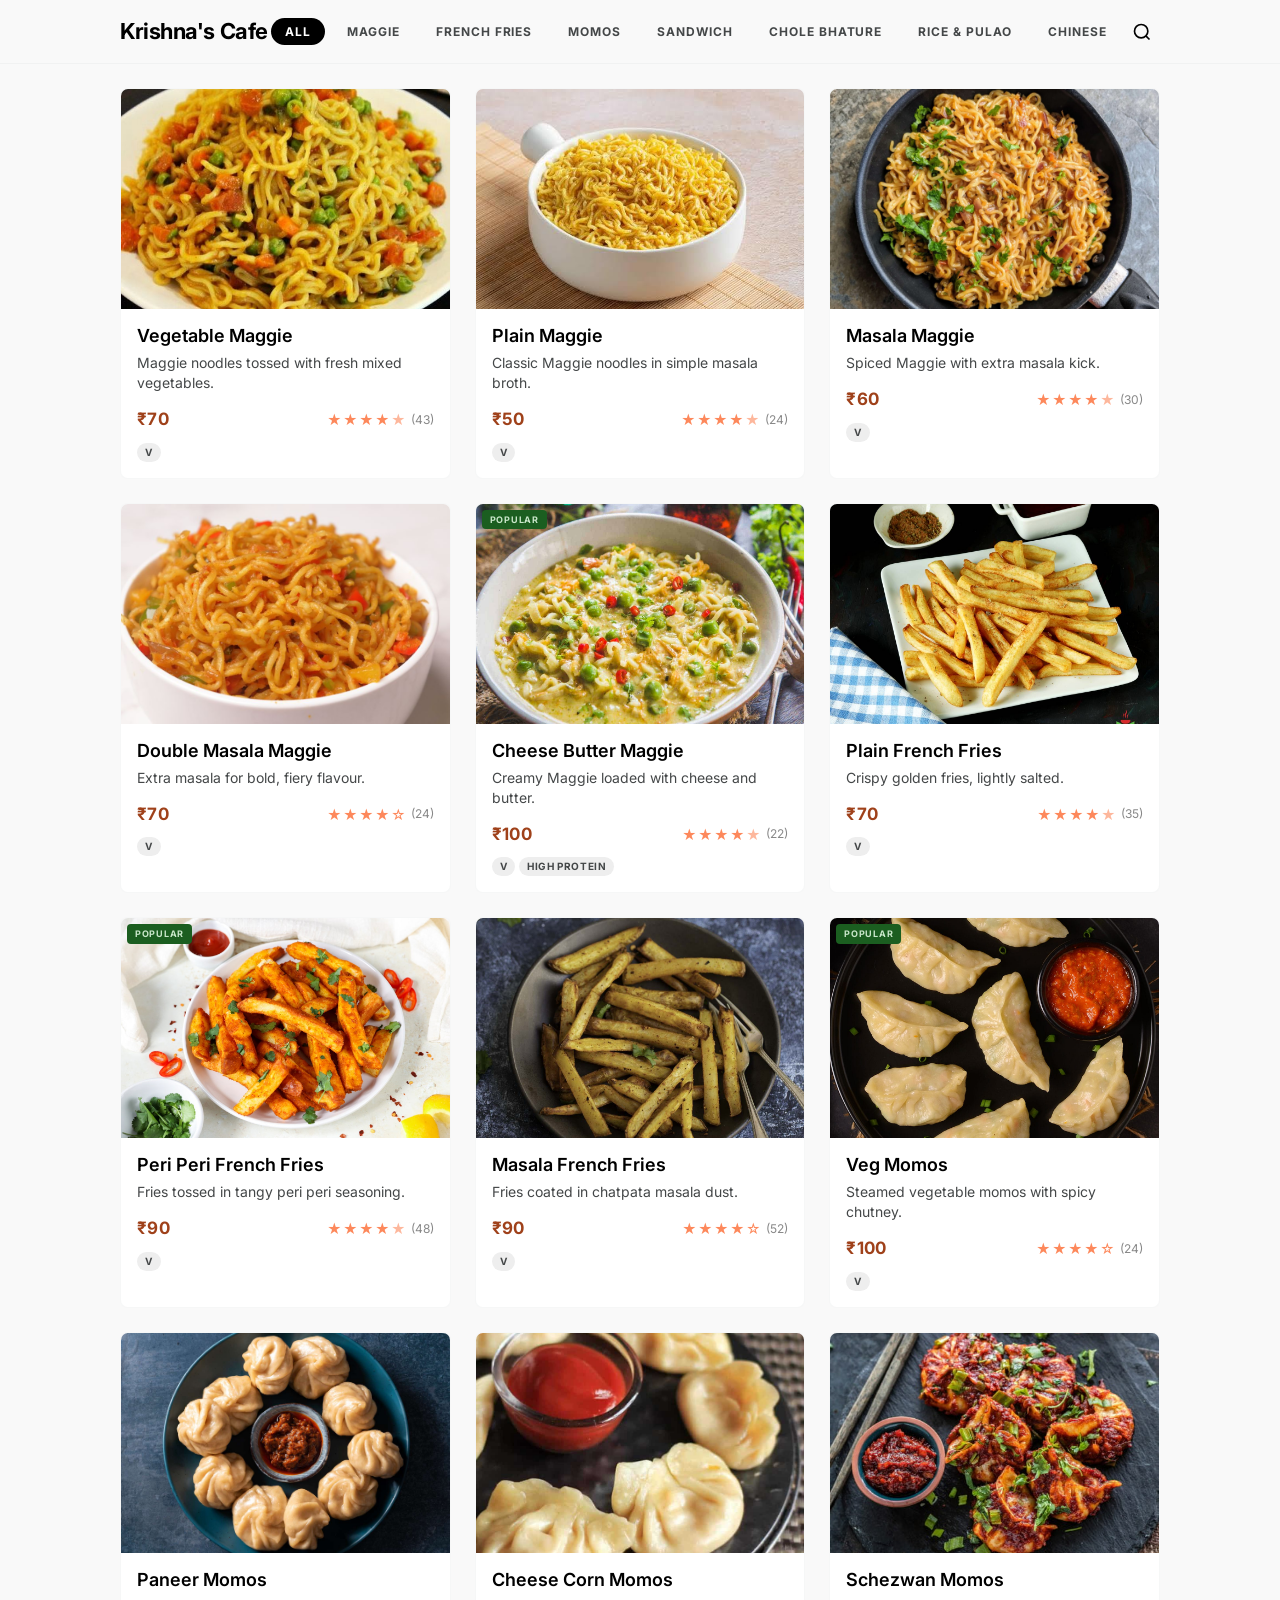
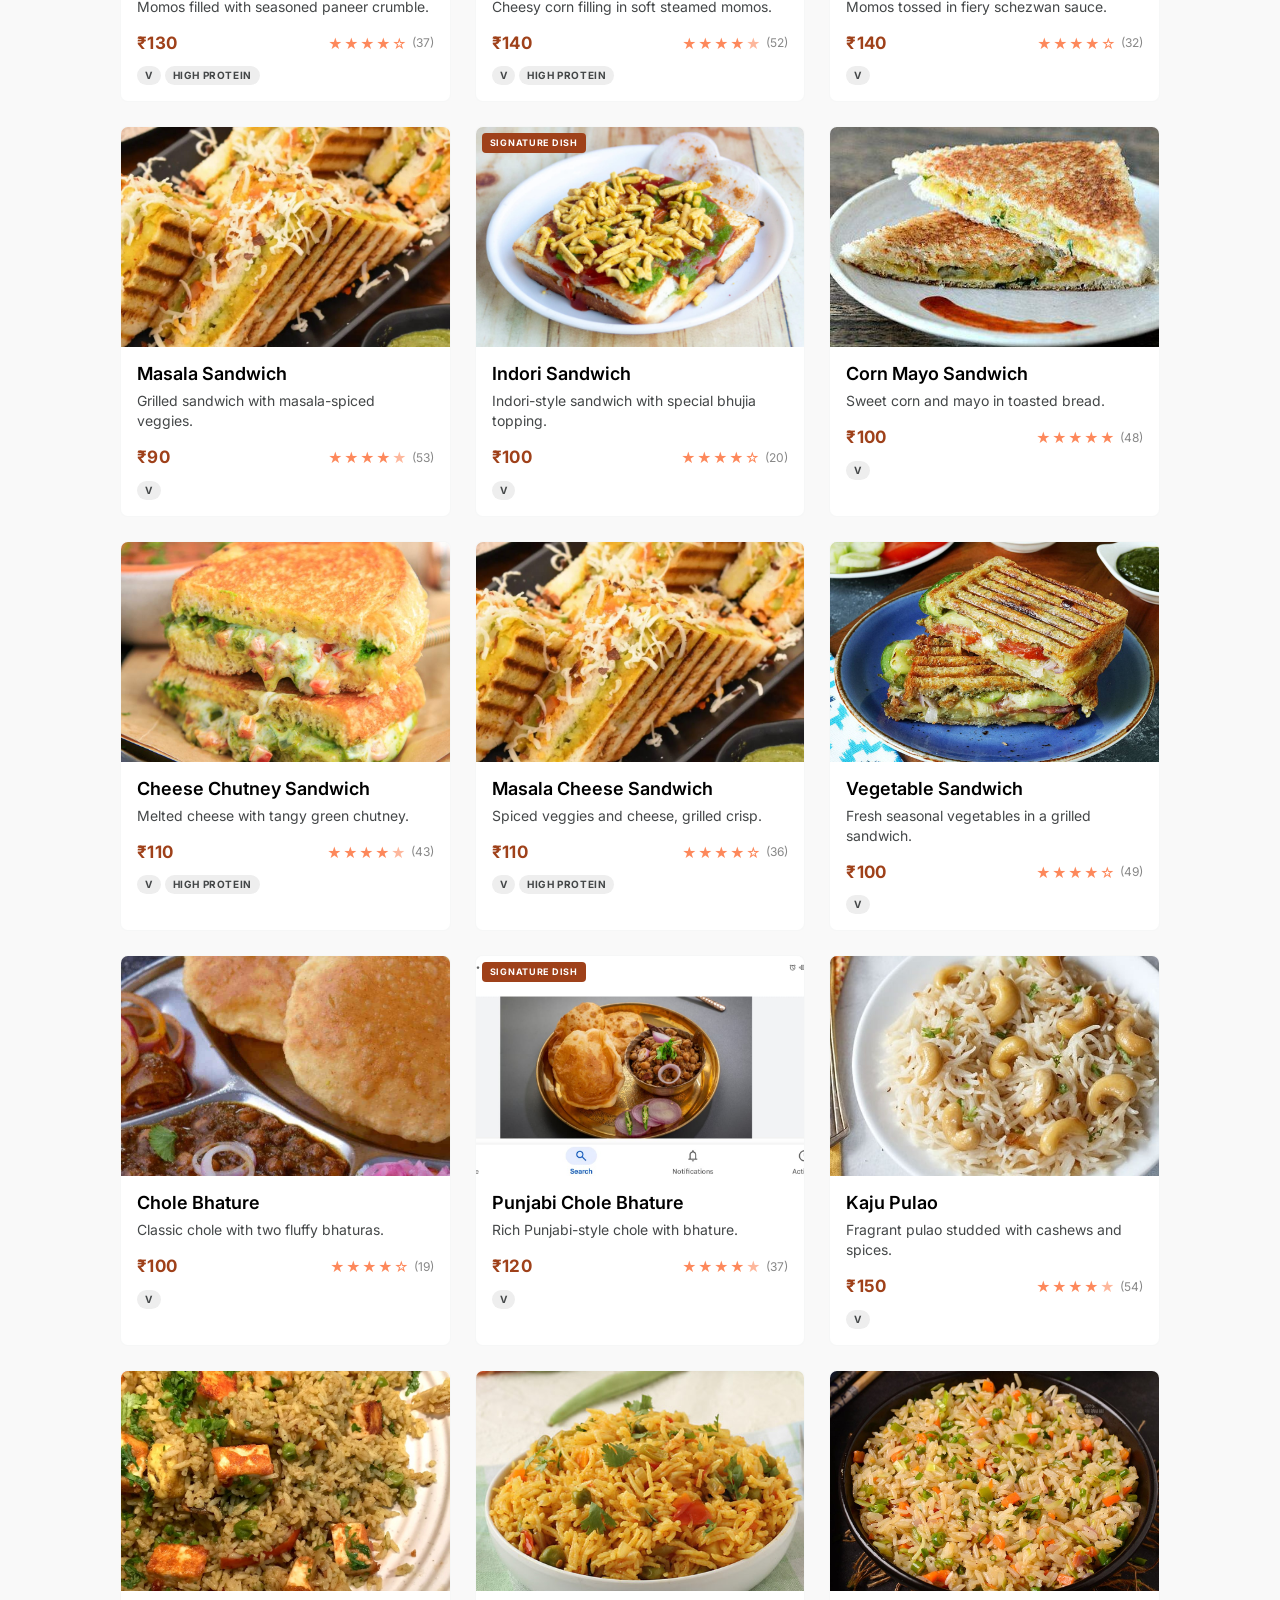
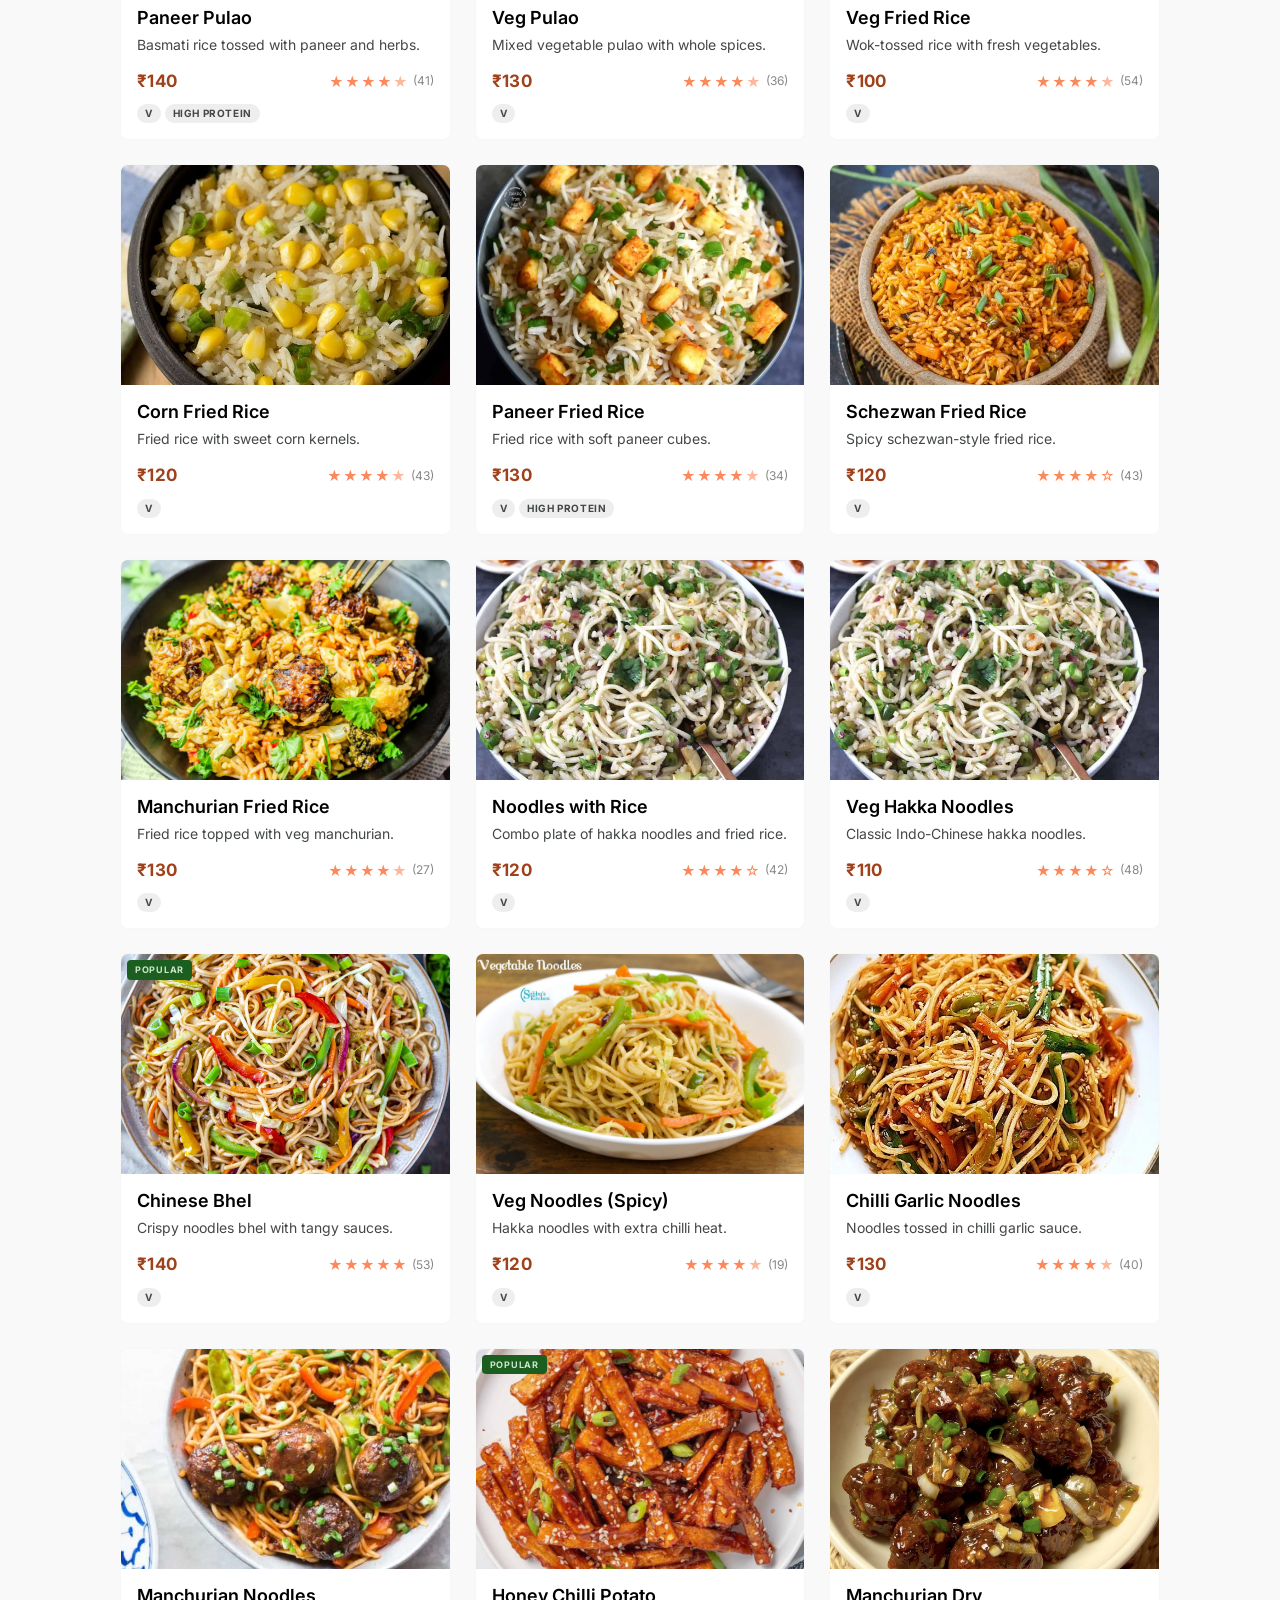
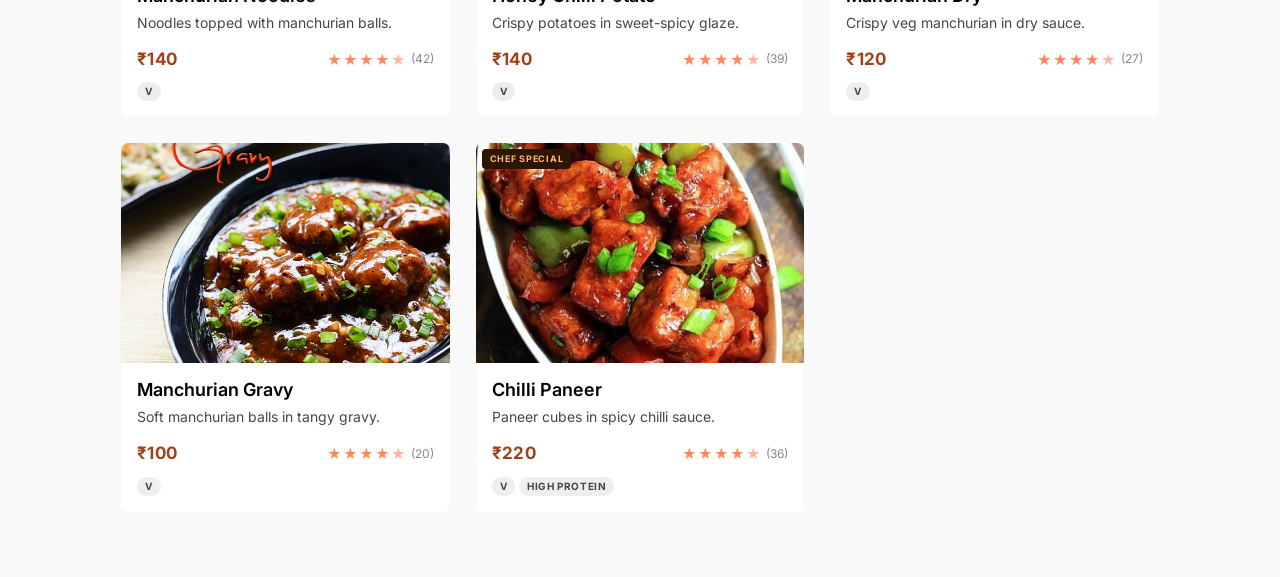
==== index.html @ 27c817ef "Menu project 1" ====
<!DOCTYPE html>
<html lang="en">
<head>
    <meta charset="UTF-8">
    <meta name="viewport" content="width=device-width, initial-scale=1.0, viewport-fit=cover">
    <title>Krishna's Cafe — Menu</title>
    <meta name="description" content="Browse Krishna's Cafe menu. Maggie, momos, sandwiches, chole bhature, rice, and Chinese favourites. View ingredients, ratings, and prices.">
    <link href="https://fonts.googleapis.com/css2?family=Inter:wght@400;600;700&display=swap" rel="stylesheet">
    <link rel="stylesheet" href="css/style.css">
    <link rel="icon" href="data:image/svg+xml,<svg xmlns='http://www.w3.org/2000/svg' viewBox='0 0 100 100'><text y='.9em' font-size='90'>🍽️</text></svg>">
</head>
<body>
    <div id="app">
        <!-- App renders here via JavaScript -->
        <div class="loading-screen">
            <div class="loading-brand">Krishna's Cafe</div>
            <div class="loading-spinner"></div>
        </div>
    </div>
    <script src="js/app.js"></script>
</body>
</html>
---- css/style.css ----
/* ============================================================
   SAMPLE MENU — Design System Stylesheet
   Aligned to app.js class names
   Font: Inter (400, 600, 700) via Google Fonts
   ============================================================ */

/* ----------------------------------------------------------
   1. DESIGN TOKENS
   ---------------------------------------------------------- */
:root {
  --color-primary: #000000;
  --color-secondary: #9f411a;
  --color-secondary-container: #fd885b;
  --color-background: #f9f9f9;
  --color-card-surface: #ffffff;
  --color-on-surface: #1a1c1c;
  --color-on-surface-variant: #444748;
  --color-outline-variant: #c4c7c7;
  --color-surface-container: #eeeeee;
  --color-surface-container-high: #e8e8e8;
  --color-error: #ba1a1a;
  --radius-card: 8px;
  --radius-chip: 4px;
  --radius-pill: 9999px;
  --space-xs: 4px;
  --space-base: 8px;
  --space-sm: 12px;
  --space-md: 24px;
  --space-lg: 48px;
  --space-xl: 64px;
  --margin-mobile: 20px;
  --margin-desktop: 120px;
}

/* ----------------------------------------------------------
   2. GLOBAL RESET
   ---------------------------------------------------------- */
*, *::before, *::after { box-sizing: border-box; margin: 0; padding: 0; }
html { scroll-behavior: smooth; }
body {
  background-color: var(--color-background);
  font-family: 'Inter', -apple-system, BlinkMacSystemFont, sans-serif;
  color: var(--color-on-surface);
  -webkit-font-smoothing: antialiased;
  -moz-osx-font-smoothing: grayscale;
  line-height: 1.5;
}
img { display: block; max-width: 100%; }
button { font-family: inherit; cursor: pointer; }
a { color: inherit; }

/* Clear fixed header */
#app {
  padding-top: 64px;
}

/* ----------------------------------------------------------
   3. LOADING SCREEN
   ---------------------------------------------------------- */
.loading-screen {
  display: flex;
  flex-direction: column;
  align-items: center;
  justify-content: center;
  min-height: 100vh;
  gap: 24px;
}
.loading-brand {
  font-size: 32px;
  font-weight: 700;
  color: var(--color-primary);
  letter-spacing: -0.01em;
}
.loading-spinner {
  width: 32px; height: 32px;
  border: 3px solid var(--color-surface-container);
  border-top-color: var(--color-secondary);
  border-radius: 50%;
  animation: spin 0.8s linear infinite;
}
@keyframes spin { to { transform: rotate(360deg); } }

/* ----------------------------------------------------------
   4. APP HEADER
   ---------------------------------------------------------- */
.app-header, .detail-header {
  position: fixed;
  top: 0; left: 0; width: 100%;
  height: 64px;
  background-color: var(--color-background);
  display: flex;
  justify-content: space-between;
  align-items: center;
  z-index: 50;
  padding: 0 var(--margin-mobile);
  border-bottom: 1px solid rgba(196,199,199,0.15);
  backdrop-filter: blur(12px);
  -webkit-backdrop-filter: blur(12px);
}
.brand, .detail-brand {
  font-size: 22px;
  font-weight: 700;
  color: var(--color-primary);
  letter-spacing: -0.02em;
}
.detail-brand {
  font-size: 14px;
  font-weight: 700;
  letter-spacing: 0.12em;
  text-transform: uppercase;
}
.icon-btn {
  background: none;
  border: none;
  color: var(--color-primary);
  display: flex;
  align-items: center;
  justify-content: center;
  padding: 8px;
  border-radius: 50%;
  transition: background-color 0.2s, opacity 0.2s;
}
.icon-btn:hover {
  background-color: rgba(0,0,0,0.04);
}
.header-left, .header-right {
  display: flex;
  align-items: center;
  gap: 4px;
}

/* ----------------------------------------------------------
   5. DESKTOP NAV IN HEADER (hidden on mobile)
   ---------------------------------------------------------- */
.header-nav {
  display: none;
  gap: 8px;
  align-items: center;
}
.nav-cat-btn {
  background: none;
  border: none;
  font-size: 12px;
  font-weight: 700;
  letter-spacing: 0.08em;
  text-transform: uppercase;
  color: var(--color-on-surface-variant);
  padding: 6px 14px;
  border-radius: var(--radius-pill);
  transition: all 0.2s;
  white-space: nowrap;
}
.nav-cat-btn:hover {
  color: var(--color-primary);
  background-color: rgba(0,0,0,0.03);
}
.nav-cat-btn.active {
  color: #fff;
  background-color: var(--color-primary);
}

/* Mobile / Desktop visibility helpers */
.mobile-only { display: flex; }
.desktop-only { display: none; }

/* ----------------------------------------------------------
   6. SEARCH OVERLAY
   ---------------------------------------------------------- */
.search-overlay {
  position: fixed;
  top: 0; left: 0; right: 0; bottom: 0;
  background: rgba(0,0,0,0.55);
  backdrop-filter: blur(4px);
  -webkit-backdrop-filter: blur(4px);
  z-index: 200;
  display: flex;
  align-items: flex-start;
  justify-content: center;
  padding-top: 80px;
  opacity: 0;
  pointer-events: none;
  transition: opacity 0.25s ease;
}
.search-overlay.open {
  opacity: 1;
  pointer-events: auto;
}
.search-bar {
  display: flex;
  align-items: center;
  gap: 12px;
  background: var(--color-card-surface);
  border-radius: var(--radius-pill);
  padding: 12px 20px;
  width: 90%;
  max-width: 520px;
  box-shadow: 0 12px 40px rgba(0,0,0,0.15);
  transform: translateY(-12px);
  transition: transform 0.25s ease;
}
.search-overlay.open .search-bar {
  transform: translateY(0);
}
.search-bar input {
  flex: 1;
  border: none;
  outline: none;
  font-size: 16px;
  font-family: inherit;
  background: transparent;
  color: var(--color-on-surface);
}
.search-bar input::placeholder {
  color: var(--color-on-surface-variant);
}
.search-bar .icon-btn {
  font-size: 22px;
  padding: 4px;
}

/* ----------------------------------------------------------
   7. CATEGORY TABS (mobile horizontal scroll)
   ---------------------------------------------------------- */
.category-tabs {
  position: sticky;
  top: 64px;
  z-index: 40;
  background-color: var(--color-background);
  padding: 0 var(--margin-mobile);
  border-bottom: 1px solid var(--color-surface-container);
  display: flex;
}
.tabs-scroll {
  display: flex;
  gap: 6px;
  overflow-x: auto;
  -ms-overflow-style: none;
  scrollbar-width: none;
  padding: 10px 0;
  width: 100%;
}
.tabs-scroll::-webkit-scrollbar { display: none; }
.tab-btn {
  background: var(--color-surface-container);
  border: none;
  font-size: 12px;
  font-weight: 700;
  letter-spacing: 0.06em;
  text-transform: uppercase;
  color: var(--color-on-surface-variant);
  padding: 8px 16px;
  border-radius: var(--radius-pill);
  white-space: nowrap;
  transition: all 0.2s;
}
.tab-btn:hover {
  background: var(--color-surface-container-high);
  color: var(--color-primary);
}
.tab-btn.active {
  background: var(--color-primary);
  color: #fff;
}

/* ----------------------------------------------------------
   8. MENU LIST (mobile)
   ---------------------------------------------------------- */
.menu-list {
  padding: 12px var(--margin-mobile) 100px;
  display: flex;
  flex-direction: column;
}
.menu-item {
  display: flex;
  gap: 16px;
  padding: 20px 0;
  border-bottom: 1px solid var(--color-surface-container);
  cursor: pointer;
  transition: background-color 0.15s;
  align-items: flex-start;
}
.menu-item:hover {
  background-color: rgba(0,0,0,0.015);
}
.menu-item:last-child {
  border-bottom: none;
}
.menu-item-img {
  position: relative;
  flex-shrink: 0;
  width: 100px;
  height: 100px;
  border-radius: var(--radius-card);
  overflow: hidden;
}
.menu-item-img img {
  width: 100%;
  height: 100%;
  object-fit: cover;
}
.menu-item-info {
  flex: 1;
  display: flex;
  flex-direction: column;
  gap: 4px;
  min-width: 0;
}
.dish-name {
  font-size: 17px;
  font-weight: 600;
  line-height: 22px;
  color: var(--color-primary);
}
.dish-desc {
  font-size: 13px;
  font-weight: 400;
  line-height: 18px;
  color: var(--color-on-surface-variant);
  display: -webkit-box;
  -webkit-line-clamp: 2;
  -webkit-box-orient: vertical;
  overflow: hidden;
}
.dish-meta {
  display: flex;
  align-items: center;
  justify-content: space-between;
  gap: 8px;
  margin-top: 4px;
}
.dish-price {
  font-size: 17px;
  font-weight: 700;
  letter-spacing: 0.02em;
  color: var(--color-secondary);
}
.dish-rating {
  display: flex;
  align-items: center;
  gap: 4px;
  font-size: 13px;
}
.stars, .stars-large {
  color: var(--color-secondary-container);
  font-size: 14px;
  letter-spacing: 1px;
  display: inline-flex;
}
.stars .star.half {
  opacity: 0.6;
}
.stars-large {
  font-size: 18px;
}
.rating-count {
  font-size: 12px;
  color: #888;
}
.dish-tags {
  display: flex;
  gap: 4px;
  flex-wrap: wrap;
  margin-top: 4px;
}
.tag {
  background: var(--color-surface-container);
  padding: 2px 8px;
  border-radius: var(--radius-pill);
  font-size: 10px;
  font-weight: 700;
  letter-spacing: 0.06em;
  text-transform: uppercase;
  color: var(--color-on-surface-variant);
}

/* Dish label badges */
.dish-label {
  position: absolute;
  top: 6px;
  left: 6px;
  padding: 3px 8px;
  border-radius: var(--radius-chip);
  font-size: 9px;
  font-weight: 700;
  letter-spacing: 0.08em;
  text-transform: uppercase;
  z-index: 2;
}
.label-signature { background: var(--color-secondary); color: #fff; }
.label-chef { background: #2c1600; color: #ffb86c; }
.label-new { background: #0d47a1; color: #bbdefb; }
.label-popular { background: #1b5e20; color: #c8e6c9; }
.label-healthy { background: #33691e; color: #dcedc8; }
.label-default { background: var(--color-surface-container-high); color: var(--color-on-surface); }

/* ----------------------------------------------------------
   9. MENU GRID (desktop cards)
   ---------------------------------------------------------- */
.menu-grid {
  display: grid;
  grid-template-columns: repeat(2, 1fr);
  gap: 20px;
  padding: 12px var(--margin-mobile) 100px;
}
.menu-card {
  background: var(--color-card-surface);
  border: 1px solid rgba(196,199,199,0.15);
  border-radius: var(--radius-card);
  overflow: hidden;
  cursor: pointer;
  transition: transform 0.3s ease, box-shadow 0.3s ease;
}
.menu-card:hover {
  transform: translateY(-4px);
  box-shadow: 0 12px 32px rgba(0,0,0,0.08);
}
.card-img {
  position: relative;
  width: 100%;
  height: 200px;
  overflow: hidden;
}
.card-img img {
  width: 100%;
  height: 100%;
  object-fit: cover;
  transition: transform 0.4s ease;
}
.menu-card:hover .card-img img {
  transform: scale(1.04);
}
.card-body {
  padding: 16px;
  display: flex;
  flex-direction: column;
  gap: 6px;
}
.card-body .dish-name {
  font-size: 18px;
}
.card-body .dish-desc {
  font-size: 14px;
  line-height: 20px;
  margin-bottom: 4px;
}

/* ----------------------------------------------------------
   10. BOTTOM NAV (mobile)
   ---------------------------------------------------------- */
.bottom-nav {
  position: fixed;
  bottom: 0; left: 0; width: 100%;
  z-index: 50;
  display: flex;
  justify-content: space-around;
  align-items: center;
  height: 68px;
  background: var(--color-card-surface);
  border-top-left-radius: 16px;
  border-top-right-radius: 16px;
  box-shadow: 0 -4px 20px rgba(0,0,0,0.06);
}
.bottom-nav-item {
  display: flex;
  flex-direction: column;
  align-items: center;
  gap: 3px;
  background: none;
  border: none;
  color: var(--color-on-surface-variant);
  font-size: 10px;
  font-weight: 700;
  letter-spacing: 0.08em;
  text-transform: uppercase;
  padding: 8px 18px;
  border-radius: var(--radius-pill);
  transition: all 0.2s;
}
.bottom-nav-item.active {
  background-color: var(--color-secondary-container);
  color: #712300;
}
.bottom-nav-item svg {
  width: 20px;
  height: 20px;
}

/* ----------------------------------------------------------
   11. DETAIL VIEW
   ---------------------------------------------------------- */
.detail-header {
  padding: 0 var(--margin-mobile);
}
.detail-layout {
  padding-top: 0;
}
.detail-hero {
  width: 100%;
  overflow: hidden;
}
.detail-hero img {
  width: 100%;
  aspect-ratio: 4/3;
  object-fit: cover;
  display: block;
}
.detail-info {
  padding: 32px var(--margin-mobile) 100px;
}
.detail-label {
  display: inline-block;
  font-size: 11px;
  font-weight: 700;
  letter-spacing: 0.1em;
  text-transform: uppercase;
  color: var(--color-secondary);
  margin-bottom: 6px;
}
/* Labels in detail view use same badge colors */
.detail-label.label-signature { color: var(--color-secondary); }
.detail-label.label-chef { color: #ffb86c; }
.detail-label.label-new { color: #1565c0; }
.detail-label.label-popular { color: #2e7d32; }
.detail-label.label-healthy { color: #558b2f; }

.detail-name {
  font-size: 28px;
  font-weight: 700;
  line-height: 34px;
  color: var(--color-primary);
  letter-spacing: -0.01em;
}
.detail-price {
  font-size: 20px;
  font-weight: 700;
  color: var(--color-secondary);
  margin-top: 4px;
}
.detail-divider {
  border: none;
  border-top: 1px solid rgba(196,199,199,0.15);
  margin: 24px 0;
}
.detail-description {
  font-size: 16px;
  line-height: 1.65;
  color: var(--color-on-surface-variant);
  max-width: 640px;
}
.detail-tags {
  display: flex;
  gap: 6px;
  flex-wrap: wrap;
  margin-top: 16px;
}
.detail-tags .tag {
  padding: 4px 12px;
  font-size: 11px;
}

/* ----------------------------------------------------------
   12. COMPONENTS / INGREDIENTS
   ---------------------------------------------------------- */
.components-section {
  margin-top: 48px;
}
.section-title {
  font-size: 12px;
  font-weight: 700;
  letter-spacing: 0.1em;
  text-transform: uppercase;
  color: var(--color-primary);
  border-left: 3px solid var(--color-secondary);
  padding-left: 10px;
  margin-bottom: 20px;
}
.components-grid {
  display: grid;
  grid-template-columns: 1fr;
  gap: 14px;
}
.component-card {
  padding: 18px;
  border: 1px solid rgba(196,199,199,0.2);
  border-radius: var(--radius-card);
  background: var(--color-card-surface);
  transition: border-color 0.3s, box-shadow 0.3s;
}
.component-card:hover {
  border-color: var(--color-secondary);
  box-shadow: 0 4px 16px rgba(159,65,26,0.06);
}
.comp-icon {
  font-size: 20px;
  margin-bottom: 6px;
}
.comp-type {
  font-size: 11px;
  font-weight: 700;
  letter-spacing: 0.1em;
  text-transform: uppercase;
  color: var(--color-secondary);
  margin-bottom: 4px;
  display: block;
}
.comp-name {
  font-size: 17px;
  font-weight: 600;
  color: var(--color-primary);
  margin-bottom: 4px;
}
.comp-desc {
  font-size: 14px;
  line-height: 20px;
  color: var(--color-on-surface-variant);
}

/* ----------------------------------------------------------
   13. RATING WIDGET
   ---------------------------------------------------------- */
.rating-section {
  margin-top: 40px;
  padding: 24px;
  background: var(--color-card-surface);
  border: 1px solid rgba(196,199,199,0.2);
  border-radius: var(--radius-card);
}
.rating-section .section-title {
  margin-bottom: 16px;
}
.current-avg {
  display: flex;
  align-items: center;
  gap: 8px;
  margin-bottom: 20px;
  flex-wrap: wrap;
}
.avg-text {
  font-size: 16px;
  font-weight: 600;
  color: var(--color-primary);
}
.interactive-stars {
  display: flex;
  gap: 6px;
}
.rate-star {
  font-size: 36px;
  color: #ddd;
  cursor: pointer;
  transition: color 0.15s, transform 0.15s;
  user-select: none;
  line-height: 1;
}
.rate-star:hover,
.rate-star.hovered {
  color: var(--color-secondary-container);
  transform: scale(1.15);
}
.rate-star.selected {
  color: var(--color-secondary-container);
}
.submit-rating-btn {
  margin-top: 18px;
  padding: 12px 32px;
  background: var(--color-secondary);
  color: #fff;
  border: none;
  border-radius: var(--radius-card);
  font-size: 12px;
  font-weight: 700;
  text-transform: uppercase;
  letter-spacing: 0.1em;
  transition: background-color 0.2s, transform 0.1s;
}
.submit-rating-btn:hover:not(:disabled) {
  background: #7f2b03;
}
.submit-rating-btn:active:not(:disabled) {
  transform: scale(0.97);
}
.submit-rating-btn:disabled {
  opacity: 0.5;
  cursor: not-allowed;
}
.rating-msg {
  font-size: 14px;
  color: var(--color-on-surface-variant);
  margin-top: 10px;
  min-height: 20px;
}
.rating-msg.success {
  color: #2e7d32;
  font-weight: 600;
}

/* ----------------------------------------------------------
   14. BACK LINK
   ---------------------------------------------------------- */
.back-link-wrap {
  margin-top: 48px;
  padding-bottom: 24px;
}
.back-link {
  display: inline-flex;
  align-items: center;
  gap: 6px;
  font-size: 12px;
  font-weight: 700;
  letter-spacing: 0.1em;
  text-transform: uppercase;
  color: var(--color-on-surface-variant);
  text-decoration: none;
  transition: color 0.2s;
}
.back-link:hover {
  color: var(--color-primary);
}

/* ----------------------------------------------------------
   15. EMPTY STATE
   ---------------------------------------------------------- */
.empty-state {
  display: flex;
  align-items: center;
  justify-content: center;
  min-height: 200px;
  color: var(--color-on-surface-variant);
  font-size: 16px;
}

/* ----------------------------------------------------------
   16. ANIMATIONS
   ---------------------------------------------------------- */
@keyframes fadeInUp {
  from { opacity: 0; transform: translateY(20px); }
  to { opacity: 1; transform: translateY(0); }
}
.fade-in-up {
  animation: fadeInUp 0.5s ease both;
}

/* ----------------------------------------------------------
   17. RESPONSIVE — TABLET (>=768px)
   ---------------------------------------------------------- */
@media (min-width: 768px) {
  .components-grid {
    grid-template-columns: repeat(2, 1fr);
  }
  .menu-grid {
    grid-template-columns: repeat(2, 1fr);
    padding-left: 40px;
    padding-right: 40px;
  }
  .menu-list {
    padding-left: 40px;
    padding-right: 40px;
  }
  .menu-item-img {
    width: 110px;
    height: 110px;
  }
  .detail-info {
    padding-left: 40px;
    padding-right: 40px;
  }
}

/* ----------------------------------------------------------
   18. RESPONSIVE — DESKTOP (>=1024px)
   ---------------------------------------------------------- */
@media (min-width: 1024px) {
  /* Show desktop nav, hide mobile elements */
  .mobile-only { display: none !important; }
  .desktop-only { display: flex !important; }
  .header-nav { display: flex; }

  /* Header desktop padding */
  .app-header, .detail-header {
    padding: 0 var(--margin-desktop);
  }

  /* Menu grid — 3 columns */
  .menu-grid {
    grid-template-columns: repeat(3, 1fr);
    gap: 24px;
    padding: 24px var(--margin-desktop) 64px;
  }
  .card-img { height: 220px; }

  /* Hide bottom nav */
  .bottom-nav { display: none; }

  /* Detail layout — side by side */
  .detail-layout {
    display: flex;
    gap: 48px;
    padding: 24px var(--margin-desktop) 0;
    min-height: calc(100vh - 64px);
  }
  .detail-hero {
    flex: 0 0 45%;
    position: sticky;
    top: 88px;
    align-self: flex-start;
    border-radius: var(--radius-card);
    overflow: hidden;
  }
  .detail-hero img {
    aspect-ratio: 3/4;
    border-radius: var(--radius-card);
  }
  .detail-info {
    flex: 1;
    padding: 0 0 64px 0;
  }
  .detail-name {
    font-size: 36px;
    line-height: 42px;
  }
  .detail-price {
    font-size: 22px;
  }

  /* Components — 3 cols on desktop */
  .components-grid {
    grid-template-columns: repeat(2, 1fr);
  }

  /* Category tabs - hide on desktop (using header nav instead) */
  .category-tabs { display: none; }
}

/* ----------------------------------------------------------
   19. RESPONSIVE — LARGE DESKTOP (>=1440px)
   ---------------------------------------------------------- */
@media (min-width: 1440px) {
  .menu-grid {
    grid-template-columns: repeat(4, 1fr);
    max-width: 1400px;
    margin: 0 auto;
    padding-left: 40px;
    padding-right: 40px;
  }
  .detail-layout {
    max-width: 1400px;
    margin: 0 auto;
    padding-left: 40px;
    padding-right: 40px;
  }
}
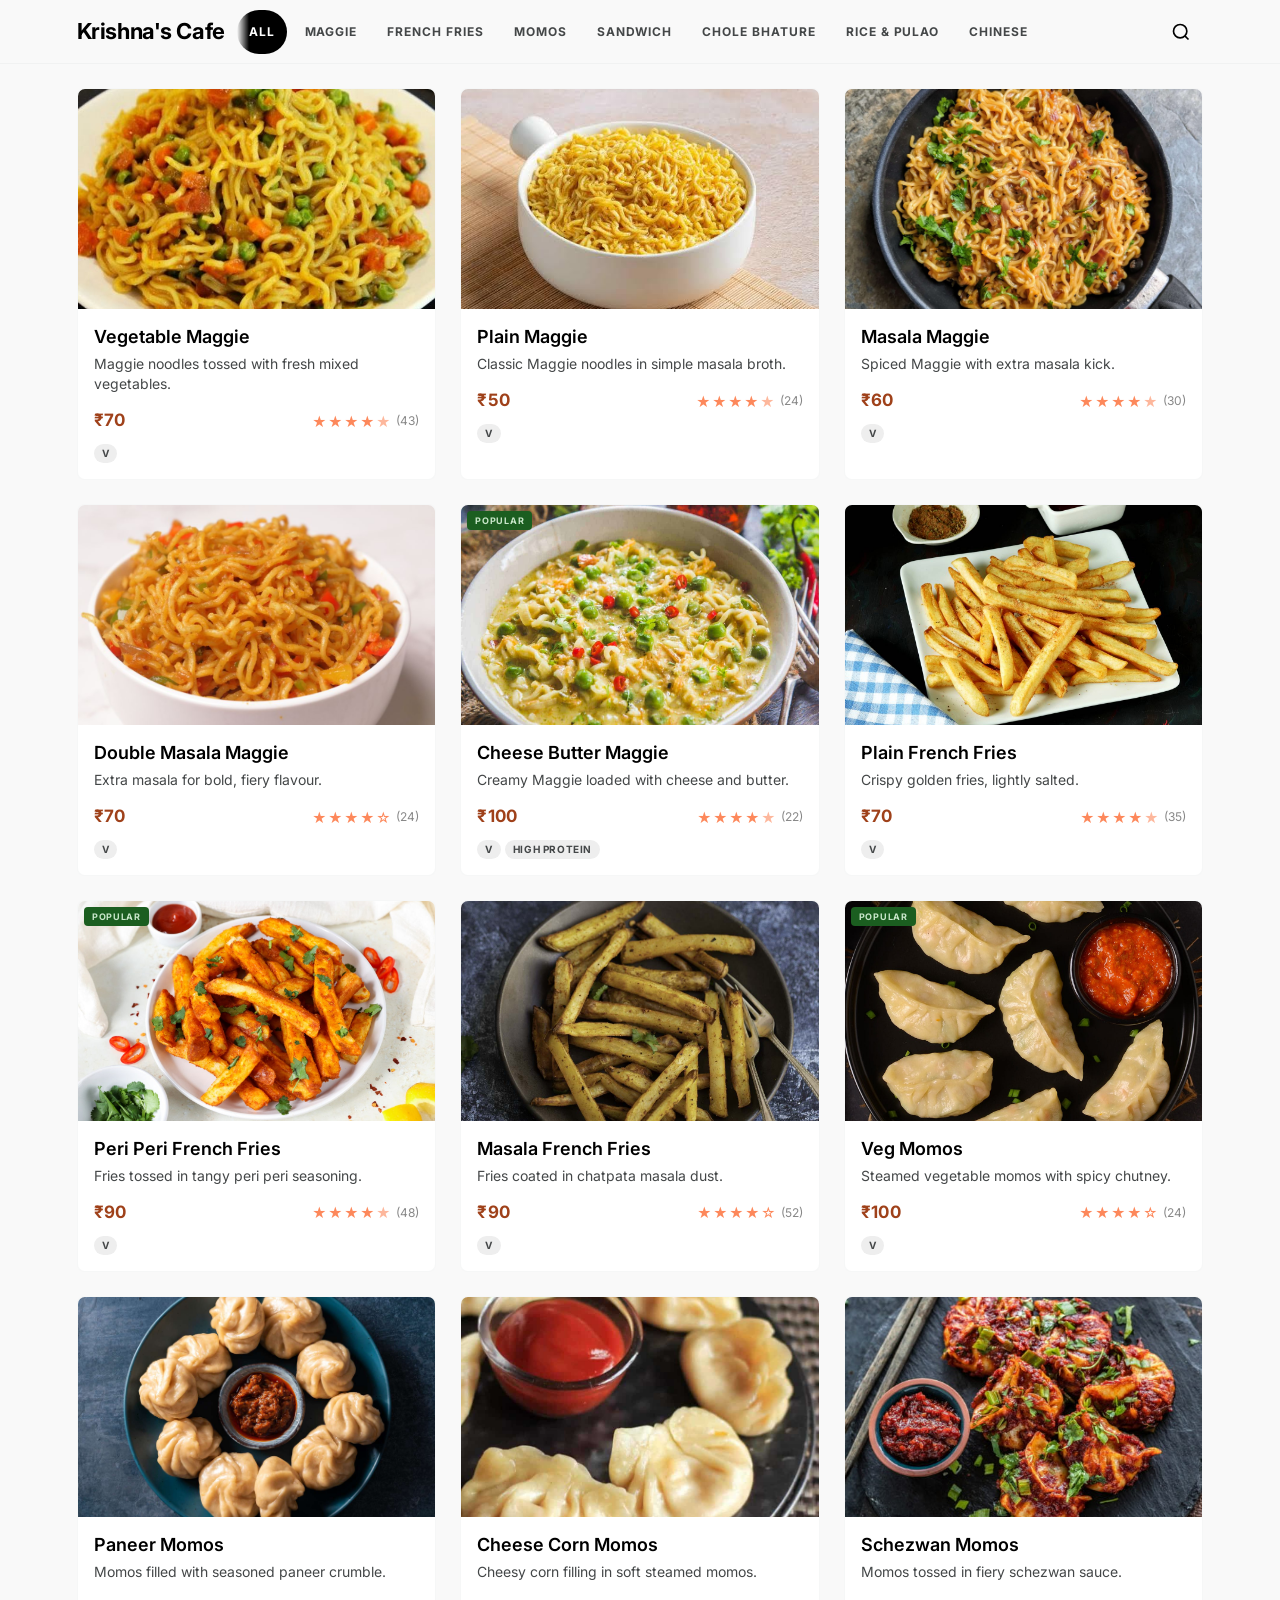
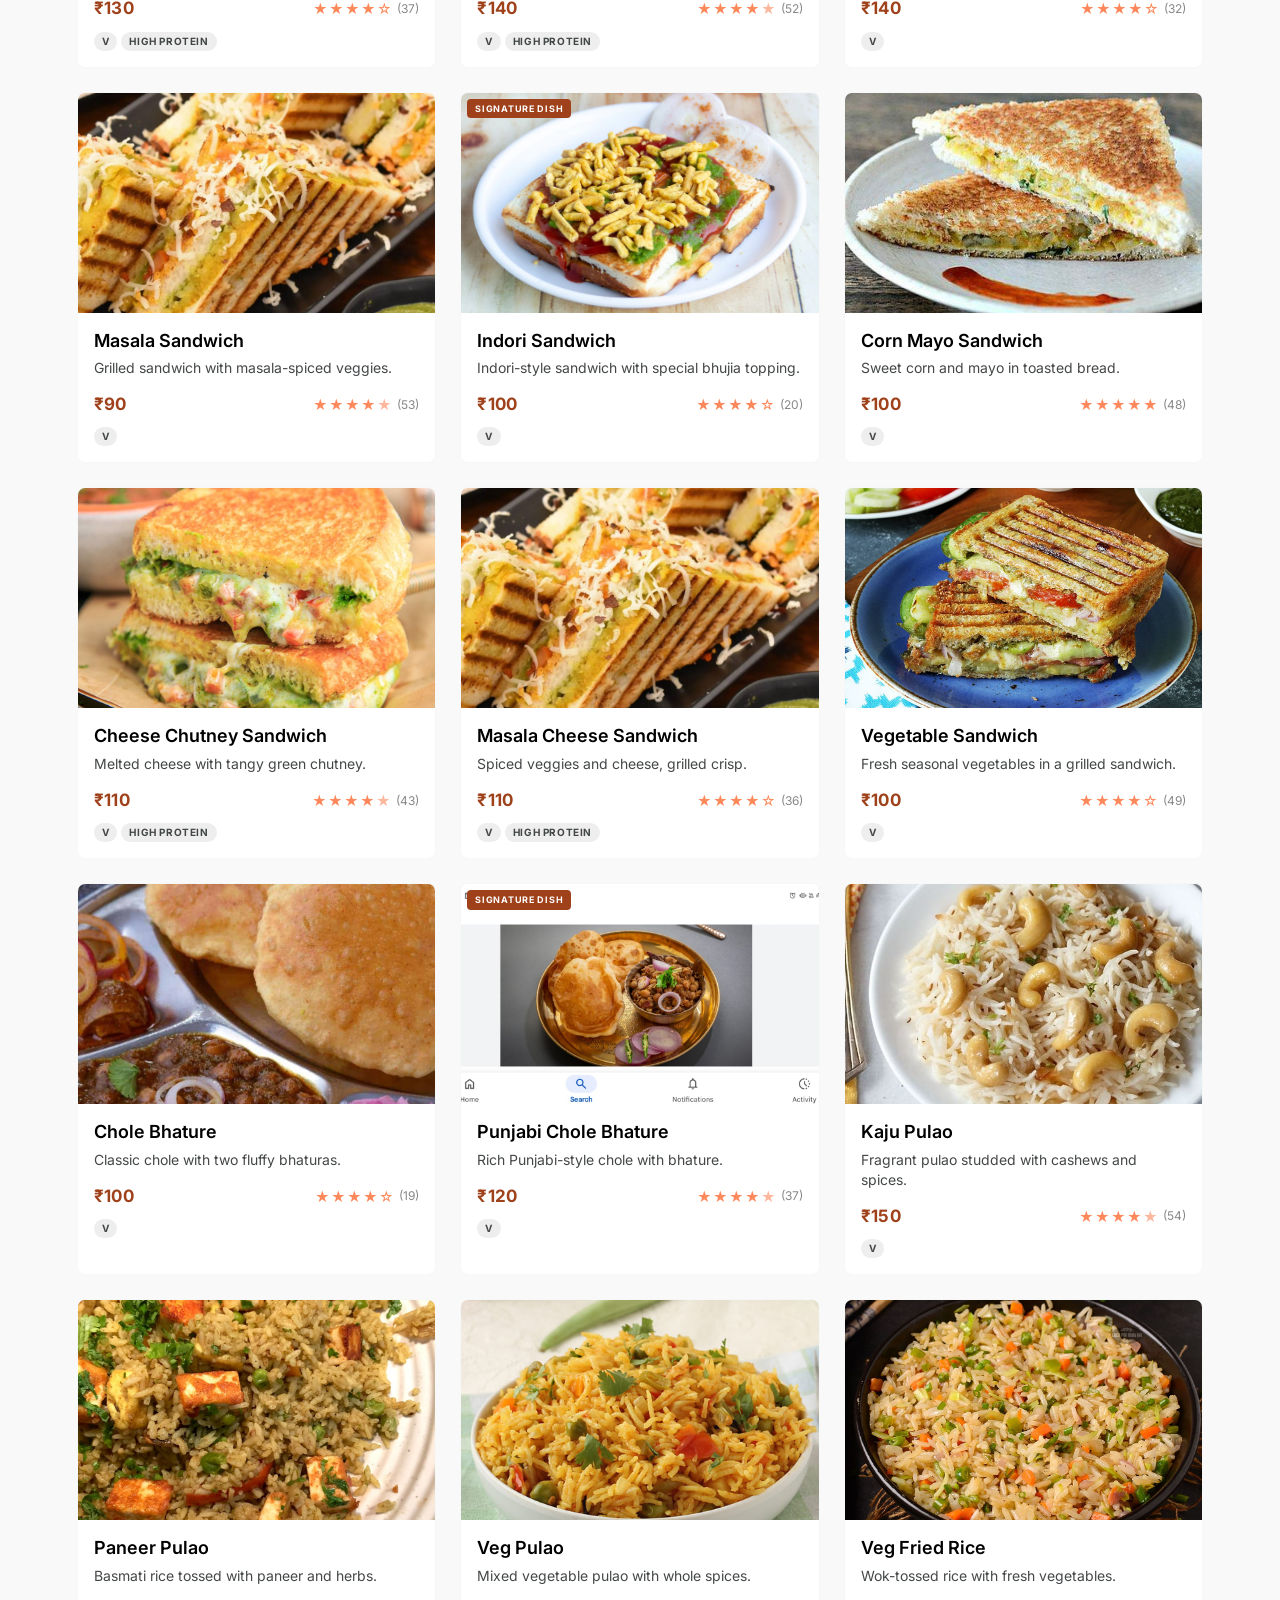
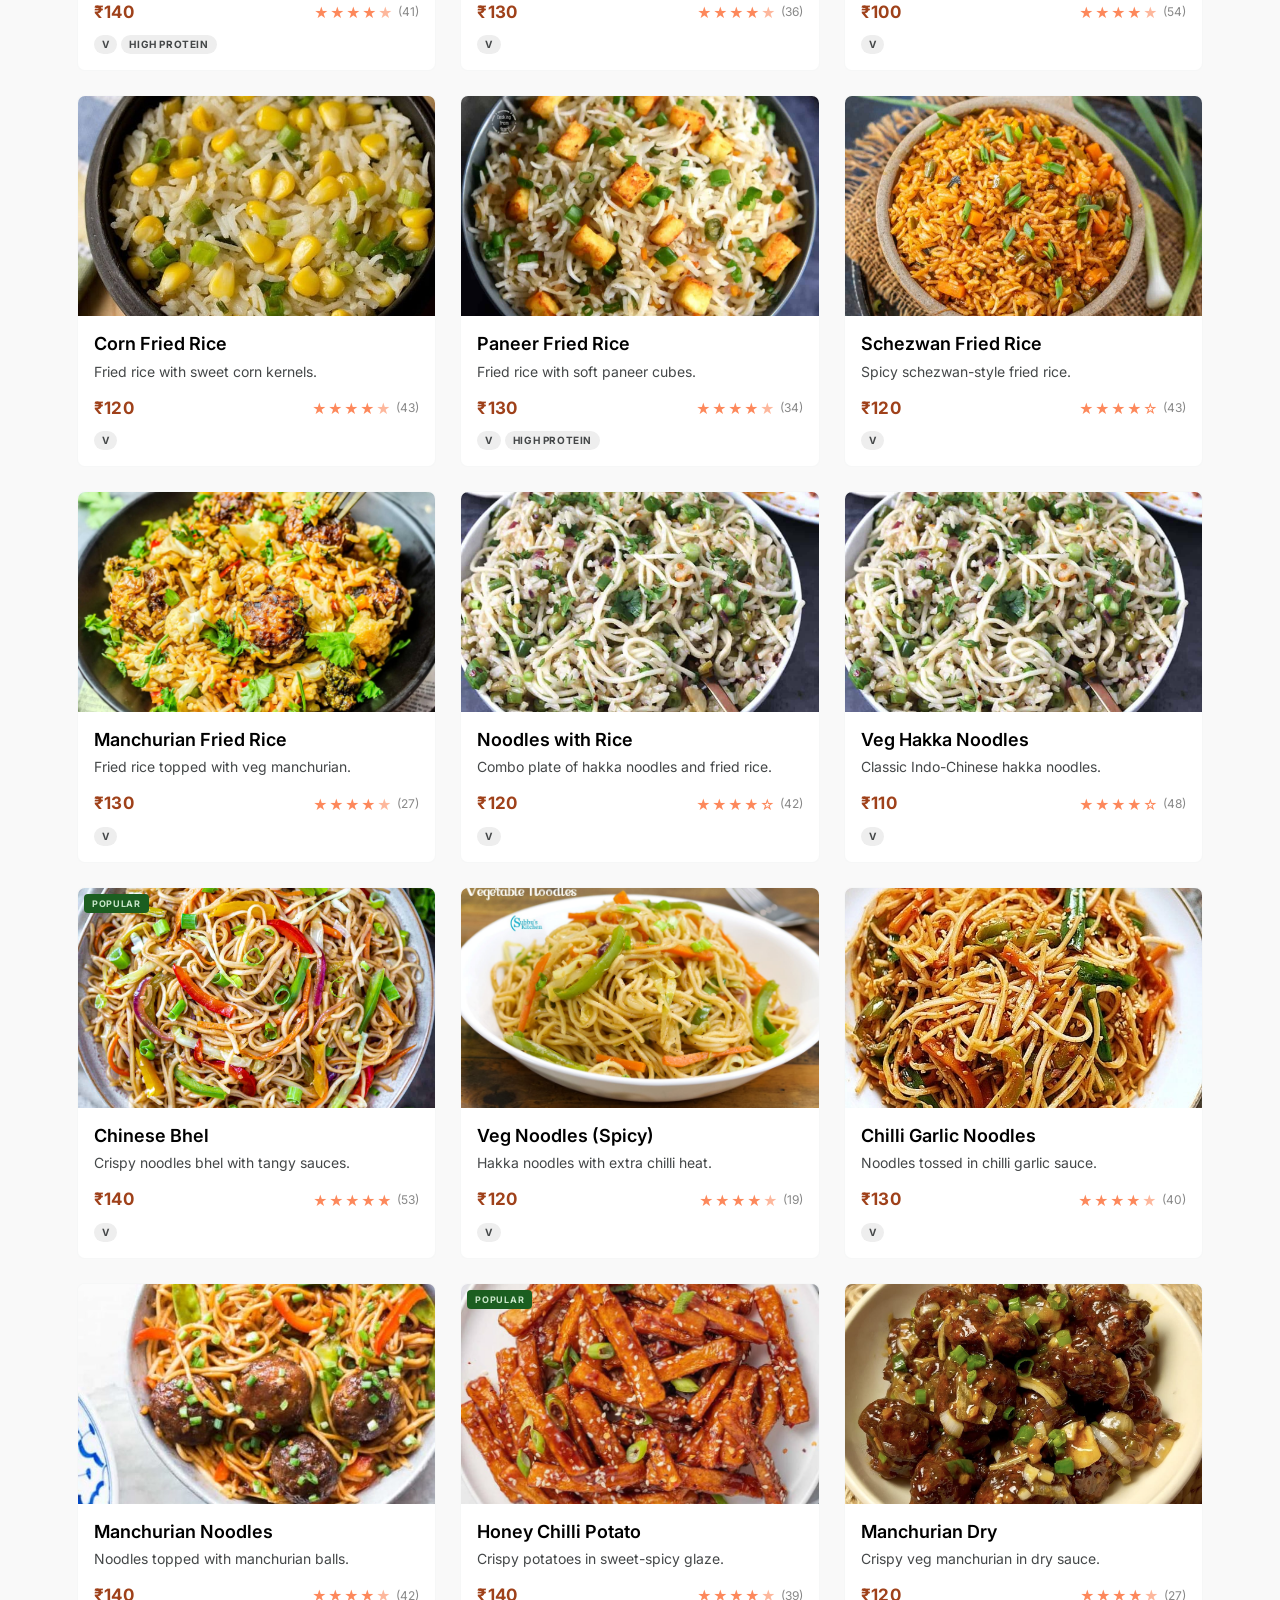
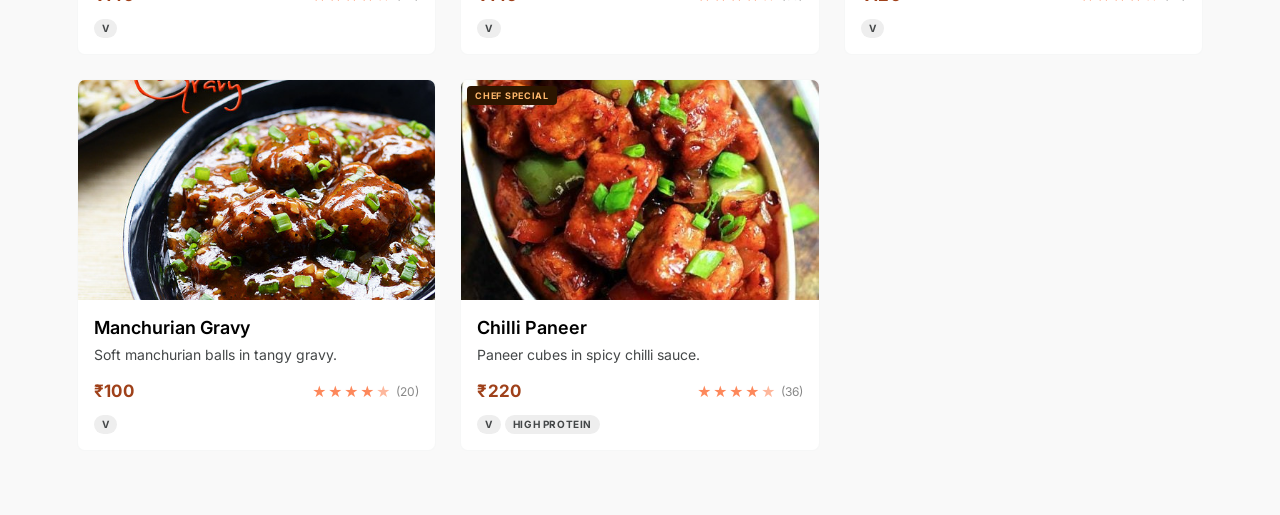
==== commit a6a9fa63: "made it responsive and removed non functionable buttons" ====
--- a/index.html
+++ b/index.html
@@ -3,6 +3,8 @@
 <head>
     <meta charset="UTF-8">
     <meta name="viewport" content="width=device-width, initial-scale=1.0, viewport-fit=cover">
+    <meta name="theme-color" content="#f9f9f9">
+    <meta name="color-scheme" content="light">
     <title>Krishna's Cafe — Menu</title>
     <meta name="description" content="Browse Krishna's Cafe menu. Maggie, momos, sandwiches, chole bhature, rice, and Chinese favourites. View ingredients, ratings, and prices.">
     <link href="https://fonts.googleapis.com/css2?family=Inter:wght@400;600;700&display=swap" rel="stylesheet">
--- a/css/style.css
+++ b/css/style.css
@@ -28,15 +28,28 @@
   --space-md: 24px;
   --space-lg: 48px;
   --space-xl: 64px;
-  --margin-mobile: 20px;
-  --margin-desktop: 120px;
+  --header-height: 64px;
+  --content-max-width: 1400px;
+  --safe-top: env(safe-area-inset-top, 0px);
+  --safe-right: env(safe-area-inset-right, 0px);
+  --safe-bottom: env(safe-area-inset-bottom, 0px);
+  --safe-left: env(safe-area-inset-left, 0px);
+  --margin-mobile: clamp(12px, 4vw, 20px);
+  --margin-tablet: clamp(20px, 4vw, 40px);
+  --margin-desktop: clamp(24px, 6vw, 120px);
+  --page-gutter: var(--margin-mobile);
 }
 
 /* ----------------------------------------------------------
    2. GLOBAL RESET
    ---------------------------------------------------------- */
 *, *::before, *::after { box-sizing: border-box; margin: 0; padding: 0; }
-html { scroll-behavior: smooth; }
+html {
+  scroll-behavior: smooth;
+  overflow-x: clip;
+  -webkit-text-size-adjust: 100%;
+  text-size-adjust: 100%;
+}
 body {
   background-color: var(--color-background);
   font-family: 'Inter', -apple-system, BlinkMacSystemFont, sans-serif;
@@ -44,14 +57,24 @@
   -webkit-font-smoothing: antialiased;
   -moz-osx-font-smoothing: grayscale;
   line-height: 1.5;
-}
-img { display: block; max-width: 100%; }
-button { font-family: inherit; cursor: pointer; }
+  overflow-x: clip;
+  min-height: 100dvh;
+  padding-left: var(--safe-left);
+  padding-right: var(--safe-right);
+  padding-bottom: var(--safe-bottom);
+}
+img { display: block; max-width: 100%; height: auto; }
+button {
+  font-family: inherit;
+  cursor: pointer;
+  touch-action: manipulation;
+}
 a { color: inherit; }
 
-/* Clear fixed header */
 #app {
-  padding-top: 64px;
+  width: 100%;
+  max-width: 100%;
+  padding-top: calc(var(--header-height) + var(--safe-top));
 }
 
 /* ----------------------------------------------------------
@@ -62,11 +85,13 @@
   flex-direction: column;
   align-items: center;
   justify-content: center;
-  min-height: 100vh;
+  min-height: calc(100dvh - var(--header-height));
   gap: 24px;
+  padding: var(--margin-mobile);
+  text-align: center;
 }
 .loading-brand {
-  font-size: 32px;
+  font-size: clamp(24px, 7vw, 32px);
   font-weight: 700;
   color: var(--color-primary);
   letter-spacing: -0.01em;
@@ -86,28 +111,39 @@
 .app-header, .detail-header {
   position: fixed;
   top: 0; left: 0; width: 100%;
-  height: 64px;
+  min-height: calc(var(--header-height) + var(--safe-top));
+  height: calc(var(--header-height) + var(--safe-top));
   background-color: var(--color-background);
   display: flex;
   justify-content: space-between;
   align-items: center;
+  gap: 8px;
   z-index: 50;
-  padding: 0 var(--margin-mobile);
+  padding:
+    calc(var(--safe-top) + 8px)
+    max(var(--page-gutter), var(--safe-right))
+    8px
+    max(var(--page-gutter), var(--safe-left));
   border-bottom: 1px solid rgba(196,199,199,0.15);
   backdrop-filter: blur(12px);
   -webkit-backdrop-filter: blur(12px);
 }
 .brand, .detail-brand {
-  font-size: 22px;
+  font-size: clamp(18px, 4.5vw, 22px);
   font-weight: 700;
   color: var(--color-primary);
   letter-spacing: -0.02em;
+  min-width: 0;
 }
 .detail-brand {
-  font-size: 14px;
+  font-size: clamp(11px, 2.8vw, 14px);
   font-weight: 700;
   letter-spacing: 0.12em;
   text-transform: uppercase;
+  overflow: hidden;
+  text-overflow: ellipsis;
+  white-space: nowrap;
+  max-width: min(52vw, 320px);
 }
 .icon-btn {
   background: none;
@@ -116,9 +152,12 @@
   display: flex;
   align-items: center;
   justify-content: center;
+  min-width: 44px;
+  min-height: 44px;
   padding: 8px;
   border-radius: 50%;
   transition: background-color 0.2s, opacity 0.2s;
+  flex-shrink: 0;
 }
 .icon-btn:hover {
   background-color: rgba(0,0,0,0.04);
@@ -127,6 +166,11 @@
   display: flex;
   align-items: center;
   gap: 4px;
+  flex-shrink: 0;
+}
+.header-left {
+  min-width: 0;
+  flex: 0 1 auto;
 }
 
 /* ----------------------------------------------------------
@@ -140,15 +184,17 @@
 .nav-cat-btn {
   background: none;
   border: none;
-  font-size: 12px;
+  font-size: clamp(10px, 1.1vw, 12px);
   font-weight: 700;
   letter-spacing: 0.08em;
   text-transform: uppercase;
   color: var(--color-on-surface-variant);
-  padding: 6px 14px;
+  padding: 8px 12px;
+  min-height: 44px;
   border-radius: var(--radius-pill);
   transition: all 0.2s;
   white-space: nowrap;
+  flex-shrink: 0;
 }
 .nav-cat-btn:hover {
   color: var(--color-primary);
@@ -176,7 +222,11 @@
   display: flex;
   align-items: flex-start;
   justify-content: center;
-  padding-top: 80px;
+  padding:
+    calc(var(--header-height) + var(--safe-top) + 16px)
+    max(var(--page-gutter), var(--safe-right))
+    max(16px, var(--safe-bottom))
+    max(var(--page-gutter), var(--safe-left));
   opacity: 0;
   pointer-events: none;
   transition: opacity 0.25s ease;
@@ -191,9 +241,8 @@
   gap: 12px;
   background: var(--color-card-surface);
   border-radius: var(--radius-pill);
-  padding: 12px 20px;
-  width: 90%;
-  max-width: 520px;
+  padding: 12px 16px;
+  width: min(100%, 520px);
   box-shadow: 0 12px 40px rgba(0,0,0,0.15);
   transform: translateY(-12px);
   transition: transform 0.25s ease;
@@ -203,6 +252,7 @@
 }
 .search-bar input {
   flex: 1;
+  min-width: 0;
   border: none;
   outline: none;
   font-size: 16px;
@@ -223,10 +273,10 @@
    ---------------------------------------------------------- */
 .category-tabs {
   position: sticky;
-  top: 64px;
+  top: calc(var(--header-height) + var(--safe-top));
   z-index: 40;
   background-color: var(--color-background);
-  padding: 0 var(--margin-mobile);
+  padding: 0 max(var(--page-gutter), var(--safe-left)) 0 max(var(--page-gutter), var(--safe-right));
   border-bottom: 1px solid var(--color-surface-container);
   display: flex;
 }
@@ -234,6 +284,8 @@
   display: flex;
   gap: 6px;
   overflow-x: auto;
+  -webkit-overflow-scrolling: touch;
+  overscroll-behavior-x: contain;
   -ms-overflow-style: none;
   scrollbar-width: none;
   padding: 10px 0;
@@ -249,9 +301,11 @@
   text-transform: uppercase;
   color: var(--color-on-surface-variant);
   padding: 8px 16px;
+  min-height: 44px;
   border-radius: var(--radius-pill);
   white-space: nowrap;
   transition: all 0.2s;
+  flex-shrink: 0;
 }
 .tab-btn:hover {
   background: var(--color-surface-container-high);
@@ -266,14 +320,17 @@
    8. MENU LIST (mobile)
    ---------------------------------------------------------- */
 .menu-list {
-  padding: 12px var(--margin-mobile) 100px;
+  padding: 12px max(var(--page-gutter), var(--safe-right)) calc(32px + var(--safe-bottom)) max(var(--page-gutter), var(--safe-left));
   display: flex;
   flex-direction: column;
+  width: 100%;
+  max-width: var(--content-max-width);
+  margin: 0 auto;
 }
 .menu-item {
   display: flex;
-  gap: 16px;
-  padding: 20px 0;
+  gap: clamp(12px, 3vw, 16px);
+  padding: clamp(14px, 3vw, 20px) 0;
   border-bottom: 1px solid var(--color-surface-container);
   cursor: pointer;
   transition: background-color 0.15s;
@@ -288,8 +345,8 @@
 .menu-item-img {
   position: relative;
   flex-shrink: 0;
-  width: 100px;
-  height: 100px;
+  width: clamp(80px, 22vw, 100px);
+  height: clamp(80px, 22vw, 100px);
   border-radius: var(--radius-card);
   overflow: hidden;
 }
@@ -306,10 +363,11 @@
   min-width: 0;
 }
 .dish-name {
-  font-size: 17px;
+  font-size: clamp(16px, 4vw, 17px);
   font-weight: 600;
-  line-height: 22px;
-  color: var(--color-primary);
+  line-height: 1.3;
+  color: var(--color-primary);
+  overflow-wrap: anywhere;
 }
 .dish-desc {
   font-size: 13px;
@@ -327,6 +385,7 @@
   justify-content: space-between;
   gap: 8px;
   margin-top: 4px;
+  flex-wrap: wrap;
 }
 .dish-price {
   font-size: 17px;
@@ -398,9 +457,12 @@
    ---------------------------------------------------------- */
 .menu-grid {
   display: grid;
-  grid-template-columns: repeat(2, 1fr);
-  gap: 20px;
-  padding: 12px var(--margin-mobile) 100px;
+  grid-template-columns: repeat(auto-fill, minmax(min(100%, 240px), 1fr));
+  gap: clamp(16px, 2.5vw, 24px);
+  padding: 12px max(var(--page-gutter), var(--safe-right)) calc(32px + var(--safe-bottom)) max(var(--page-gutter), var(--safe-left));
+  width: 100%;
+  max-width: var(--content-max-width);
+  margin: 0 auto;
 }
 .menu-card {
   background: var(--color-card-surface);
@@ -417,7 +479,7 @@
 .card-img {
   position: relative;
   width: 100%;
-  height: 200px;
+  height: clamp(160px, 28vw, 220px);
   overflow: hidden;
 }
 .card-img img {
@@ -445,54 +507,20 @@
 }
 
 /* ----------------------------------------------------------
-   10. BOTTOM NAV (mobile)
-   ---------------------------------------------------------- */
-.bottom-nav {
-  position: fixed;
-  bottom: 0; left: 0; width: 100%;
-  z-index: 50;
-  display: flex;
-  justify-content: space-around;
-  align-items: center;
-  height: 68px;
-  background: var(--color-card-surface);
-  border-top-left-radius: 16px;
-  border-top-right-radius: 16px;
-  box-shadow: 0 -4px 20px rgba(0,0,0,0.06);
-}
-.bottom-nav-item {
-  display: flex;
-  flex-direction: column;
-  align-items: center;
-  gap: 3px;
-  background: none;
-  border: none;
-  color: var(--color-on-surface-variant);
-  font-size: 10px;
-  font-weight: 700;
-  letter-spacing: 0.08em;
-  text-transform: uppercase;
-  padding: 8px 18px;
-  border-radius: var(--radius-pill);
-  transition: all 0.2s;
-}
-.bottom-nav-item.active {
-  background-color: var(--color-secondary-container);
-  color: #712300;
-}
-.bottom-nav-item svg {
-  width: 20px;
-  height: 20px;
-}
-
-/* ----------------------------------------------------------
    11. DETAIL VIEW
    ---------------------------------------------------------- */
 .detail-header {
-  padding: 0 var(--margin-mobile);
+  padding:
+    calc(var(--safe-top) + 8px)
+    max(var(--page-gutter), var(--safe-right))
+    8px
+    max(var(--page-gutter), var(--safe-left));
 }
 .detail-layout {
   padding-top: 0;
+  width: 100%;
+  max-width: var(--content-max-width);
+  margin: 0 auto;
 }
 .detail-hero {
   width: 100%;
@@ -505,7 +533,11 @@
   display: block;
 }
 .detail-info {
-  padding: 32px var(--margin-mobile) 100px;
+  padding:
+    clamp(24px, 5vw, 32px)
+    max(var(--page-gutter), var(--safe-right))
+    calc(48px + var(--safe-bottom))
+    max(var(--page-gutter), var(--safe-left));
 }
 .detail-label {
   display: inline-block;
@@ -516,22 +548,21 @@
   color: var(--color-secondary);
   margin-bottom: 6px;
 }
-/* Labels in detail view use same badge colors */
 .detail-label.label-signature { color: var(--color-secondary); }
 .detail-label.label-chef { color: #ffb86c; }
 .detail-label.label-new { color: #1565c0; }
 .detail-label.label-popular { color: #2e7d32; }
 .detail-label.label-healthy { color: #558b2f; }
-
 .detail-name {
-  font-size: 28px;
-  font-weight: 700;
-  line-height: 34px;
+  font-size: clamp(24px, 6vw, 28px);
+  font-weight: 700;
+  line-height: 1.2;
   color: var(--color-primary);
   letter-spacing: -0.01em;
+  overflow-wrap: anywhere;
 }
 .detail-price {
-  font-size: 20px;
+  font-size: clamp(18px, 4vw, 20px);
   font-weight: 700;
   color: var(--color-secondary);
   margin-top: 4px;
@@ -542,7 +573,7 @@
   margin: 24px 0;
 }
 .detail-description {
-  font-size: 16px;
+  font-size: clamp(15px, 3.5vw, 16px);
   line-height: 1.65;
   color: var(--color-on-surface-variant);
   max-width: 640px;
@@ -620,7 +651,7 @@
    ---------------------------------------------------------- */
 .rating-section {
   margin-top: 40px;
-  padding: 24px;
+  padding: clamp(16px, 4vw, 24px);
   background: var(--color-card-surface);
   border: 1px solid rgba(196,199,199,0.2);
   border-radius: var(--radius-card);
@@ -645,7 +676,7 @@
   gap: 6px;
 }
 .rate-star {
-  font-size: 36px;
+  font-size: clamp(28px, 8vw, 36px);
   color: #ddd;
   cursor: pointer;
   transition: color 0.15s, transform 0.15s;
@@ -663,6 +694,8 @@
 .submit-rating-btn {
   margin-top: 18px;
   padding: 12px 32px;
+  width: 100%;
+  max-width: 320px;
   background: var(--color-secondary);
   color: #fff;
   border: none;
@@ -725,8 +758,13 @@
   align-items: center;
   justify-content: center;
   min-height: 200px;
+  padding: 24px max(var(--page-gutter), var(--safe-right)) calc(32px + var(--safe-bottom)) max(var(--page-gutter), var(--safe-left));
   color: var(--color-on-surface-variant);
   font-size: 16px;
+  text-align: center;
+  width: 100%;
+  max-width: var(--content-max-width);
+  margin: 0 auto;
 }
 
 /* ----------------------------------------------------------
@@ -741,111 +779,197 @@
 }
 
 /* ----------------------------------------------------------
-   17. RESPONSIVE — TABLET (>=768px)
+   17. RESPONSIVE — SMALL PHONES (<=479px)
+   ---------------------------------------------------------- */
+@media (max-width: 479px) {
+  .search-bar input {
+    font-size: 16px;
+  }
+  .dish-rating {
+    width: 100%;
+    justify-content: flex-start;
+  }
+  .card-body {
+    padding: 14px;
+  }
+}
+
+/* ----------------------------------------------------------
+   18. RESPONSIVE — LANDSCAPE PHONES
+   ---------------------------------------------------------- */
+@media (max-width: 767px) and (orientation: landscape) {
+  .menu-item {
+    padding: 10px 0;
+  }
+  .menu-item-img {
+    width: 84px;
+    height: 84px;
+  }
+  .detail-hero img {
+    aspect-ratio: 16/9;
+  }
+}
+
+/* ----------------------------------------------------------
+   19. RESPONSIVE — TABLET (>=768px)
    ---------------------------------------------------------- */
 @media (min-width: 768px) {
+  :root {
+    --page-gutter: var(--margin-tablet);
+  }
+
   .components-grid {
-    grid-template-columns: repeat(2, 1fr);
-  }
+    grid-template-columns: repeat(auto-fill, minmax(min(100%, 260px), 1fr));
+  }
+
   .menu-grid {
-    grid-template-columns: repeat(2, 1fr);
-    padding-left: 40px;
-    padding-right: 40px;
-  }
-  .menu-list {
-    padding-left: 40px;
-    padding-right: 40px;
-  }
+    grid-template-columns: repeat(auto-fill, minmax(min(100%, 280px), 1fr));
+  }
+
   .menu-item-img {
     width: 110px;
     height: 110px;
   }
-  .detail-info {
-    padding-left: 40px;
-    padding-right: 40px;
-  }
-}
-
-/* ----------------------------------------------------------
-   18. RESPONSIVE — DESKTOP (>=1024px)
+}
+
+/* ----------------------------------------------------------
+   20. RESPONSIVE — DESKTOP (>=1024px)
    ---------------------------------------------------------- */
 @media (min-width: 1024px) {
-  /* Show desktop nav, hide mobile elements */
+  :root {
+    --page-gutter: var(--margin-desktop);
+  }
+
   .mobile-only { display: none !important; }
   .desktop-only { display: flex !important; }
-  .header-nav { display: flex; }
-
-  /* Header desktop padding */
-  .app-header, .detail-header {
-    padding: 0 var(--margin-desktop);
-  }
-
-  /* Menu grid — 3 columns */
+
+  .app-header {
+    display: grid;
+    grid-template-columns: auto minmax(0, 1fr) auto;
+    align-items: center;
+    gap: 12px;
+    padding:
+      calc(var(--safe-top) + 8px)
+      max(var(--page-gutter), var(--safe-right))
+      8px
+      max(var(--page-gutter), var(--safe-left));
+  }
+
+  .detail-header {
+    padding:
+      calc(var(--safe-top) + 8px)
+      max(var(--page-gutter), var(--safe-right))
+      8px
+      max(var(--page-gutter), var(--safe-left));
+  }
+
+  .header-nav {
+    display: flex;
+    min-width: 0;
+    overflow-x: auto;
+    -webkit-overflow-scrolling: touch;
+    overscroll-behavior-x: contain;
+    scrollbar-width: none;
+    gap: 6px;
+    justify-content: flex-start;
+    mask-image: linear-gradient(to right, transparent, #000 12px, #000 calc(100% - 12px), transparent);
+  }
+  .header-nav::-webkit-scrollbar { display: none; }
+
   .menu-grid {
-    grid-template-columns: repeat(3, 1fr);
-    gap: 24px;
-    padding: 24px var(--margin-desktop) 64px;
-  }
-  .card-img { height: 220px; }
-
-  /* Hide bottom nav */
-  .bottom-nav { display: none; }
-
-  /* Detail layout — side by side */
+    grid-template-columns: repeat(auto-fill, minmax(min(100%, 280px), 1fr));
+    padding-top: 24px;
+    padding-bottom: calc(64px + var(--safe-bottom));
+  }
+
   .detail-layout {
     display: flex;
-    gap: 48px;
-    padding: 24px var(--margin-desktop) 0;
-    min-height: calc(100vh - 64px);
-  }
+    gap: clamp(24px, 4vw, 48px);
+    padding:
+      24px
+      max(var(--page-gutter), var(--safe-right))
+      0
+      max(var(--page-gutter), var(--safe-left));
+    min-height: calc(100dvh - var(--header-height) - var(--safe-top));
+  }
+
   .detail-hero {
-    flex: 0 0 45%;
+    flex: 0 0 min(45%, 520px);
     position: sticky;
-    top: 88px;
+    top: calc(var(--header-height) + var(--safe-top) + 24px);
     align-self: flex-start;
     border-radius: var(--radius-card);
     overflow: hidden;
   }
+
   .detail-hero img {
     aspect-ratio: 3/4;
     border-radius: var(--radius-card);
   }
+
   .detail-info {
     flex: 1;
-    padding: 0 0 64px 0;
-  }
+    min-width: 0;
+    padding:
+      0
+      max(var(--page-gutter), var(--safe-right))
+      calc(64px + var(--safe-bottom))
+      0;
+  }
+
   .detail-name {
-    font-size: 36px;
-    line-height: 42px;
-  }
+    font-size: clamp(30px, 3vw, 36px);
+  }
+
   .detail-price {
     font-size: 22px;
   }
 
-  /* Components — 3 cols on desktop */
   .components-grid {
-    grid-template-columns: repeat(2, 1fr);
-  }
-
-  /* Category tabs - hide on desktop (using header nav instead) */
+    grid-template-columns: repeat(2, minmax(0, 1fr));
+  }
+
   .category-tabs { display: none; }
 }
 
 /* ----------------------------------------------------------
-   19. RESPONSIVE — LARGE DESKTOP (>=1440px)
+   21. RESPONSIVE — LARGE DESKTOP (>=1280px)
+   ---------------------------------------------------------- */
+@media (min-width: 1280px) {
+  .menu-grid {
+    grid-template-columns: repeat(3, minmax(0, 1fr));
+  }
+
+  .components-grid {
+    grid-template-columns: repeat(2, minmax(0, 1fr));
+  }
+}
+
+/* ----------------------------------------------------------
+   22. RESPONSIVE — XL DESKTOP (>=1440px)
    ---------------------------------------------------------- */
 @media (min-width: 1440px) {
   .menu-grid {
-    grid-template-columns: repeat(4, 1fr);
-    max-width: 1400px;
-    margin: 0 auto;
-    padding-left: 40px;
-    padding-right: 40px;
-  }
-  .detail-layout {
-    max-width: 1400px;
-    margin: 0 auto;
-    padding-left: 40px;
-    padding-right: 40px;
-  }
-}
+    grid-template-columns: repeat(4, minmax(0, 1fr));
+  }
+}
+
+/* ----------------------------------------------------------
+   23. ACCESSIBILITY
+   ---------------------------------------------------------- */
+@media (prefers-reduced-motion: reduce) {
+  *, *::before, *::after {
+    animation-duration: 0.01ms !important;
+    animation-iteration-count: 1 !important;
+    transition-duration: 0.01ms !important;
+    scroll-behavior: auto !important;
+  }
+
+  .menu-card:hover {
+    transform: none;
+  }
+
+  .menu-card:hover .card-img img {
+    transform: none;
+  }
+}
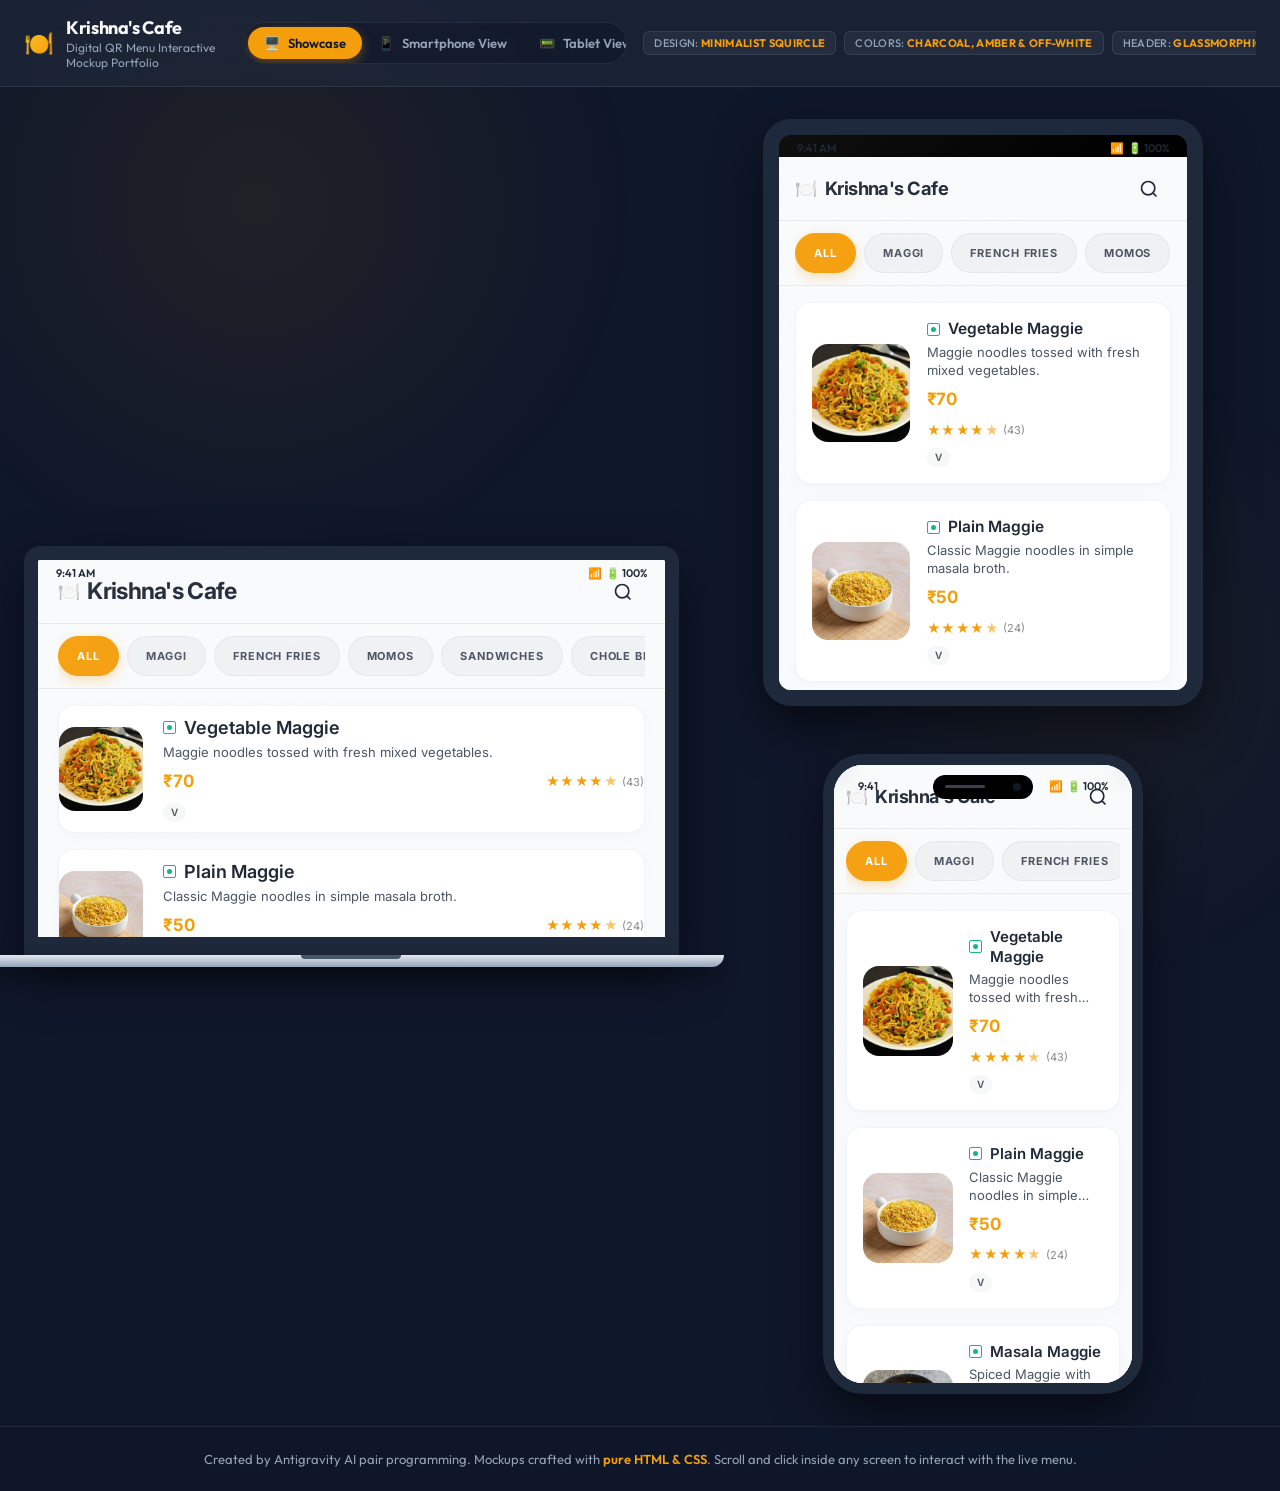
==== commit b7df2f46: "feat: implement modular architecture for cafe menu with dynamic UI rendering and search functionalit" ====
--- a/index.html
+++ b/index.html
@@ -1,24 +1,692 @@
 <!DOCTYPE html>
 <html lang="en">
+
 <head>
     <meta charset="UTF-8">
-    <meta name="viewport" content="width=device-width, initial-scale=1.0, viewport-fit=cover">
-    <meta name="theme-color" content="#f9f9f9">
-    <meta name="color-scheme" content="light">
-    <title>Krishna's Cafe — Menu</title>
-    <meta name="description" content="Browse Krishna's Cafe menu. Maggie, momos, sandwiches, chole bhature, rice, and Chinese favourites. View ingredients, ratings, and prices.">
-    <link href="https://fonts.googleapis.com/css2?family=Inter:wght@400;600;700&display=swap" rel="stylesheet">
-    <link rel="stylesheet" href="css/style.css">
-    <link rel="icon" href="data:image/svg+xml,<svg xmlns='http://www.w3.org/2000/svg' viewBox='0 0 100 100'><text y='.9em' font-size='90'>🍽️</text></svg>">
+    <meta name="viewport" content="width=device-width, initial-scale=1.0">
+    <title>Krishna's Cafe — High-Fidelity Design Showcase</title>
+    <meta name="description"
+        content="Explore the high-fidelity interactive UI/UX design mockup of the digital QR code food menu for Krishna's Cafe across smartphone, tablet, and laptop screens.">
+
+    <!-- Google Fonts -->
+    <link
+        href="https://fonts.googleapis.com/css2?family=Outfit:wght@300;400;500;600;700;800&family=Inter:wght@400;500;600;700&display=swap"
+        rel="stylesheet">
+
+    <!-- Favicon -->
+    <link rel="icon"
+        href="data:image/svg+xml,<svg xmlns='http://www.w3.org/2000/svg' viewBox='0 0 100 100'><text y='.9em' font-size='90'>🍽️</text></svg>">
+
+    <style>
+        /* ============================================================
+           SHOWCASE DASHBOARD DESIGN SYSTEM
+           ============================================================ */
+        :root {
+            --bg-showcase: #0F172A;
+            /* Slate 900 for premium contrast */
+            --bg-toolbar: rgba(30, 41, 59, 0.7);
+            /* Slate 800 with transparency */
+            --accent-showcase: #F59E0B;
+            /* Golden Amber */
+            --text-main: #F8FAFC;
+            /* Slate 50 */
+            --text-muted: #94A3B8;
+            /* Slate 400 */
+            --device-bezel: #1E293B;
+            /* Slate 800 for frame */
+            --device-shadow: rgba(0, 0, 0, 0.55);
+        }
+
+        * {
+            box-sizing: border-box;
+            margin: 0;
+            padding: 0;
+        }
+
+        body {
+            background-color: var(--bg-showcase);
+            color: var(--text-main);
+            font-family: 'Outfit', 'Inter', -apple-system, sans-serif;
+            min-height: 100vh;
+            overflow-x: hidden;
+            display: flex;
+            flex-direction: column;
+            -webkit-font-smoothing: antialiased;
+        }
+
+        /* Ambient glowing backgrounds for photorealistic studio lighting */
+        .ambient-glow-1 {
+            position: fixed;
+            top: -20%;
+            left: -10%;
+            width: 60vw;
+            height: 60vw;
+            background: radial-gradient(circle, rgba(245, 158, 11, 0.08) 0%, rgba(245, 158, 11, 0) 70%);
+            z-index: 0;
+            pointer-events: none;
+        }
+
+        .ambient-glow-2 {
+            position: fixed;
+            bottom: -10%;
+            right: -10%;
+            width: 50vw;
+            height: 50vw;
+            background: radial-gradient(circle, rgba(245, 158, 11, 0.05) 0%, rgba(245, 158, 11, 0) 70%);
+            z-index: 0;
+            pointer-events: none;
+        }
+
+        /* ── Header Toolbar ── */
+        .showcase-header {
+            position: sticky;
+            top: 0;
+            z-index: 100;
+            background: var(--bg-toolbar);
+            backdrop-filter: blur(16px);
+            -webkit-backdrop-filter: blur(16px);
+            border-bottom: 1px solid rgba(255, 255, 255, 0.08);
+            padding: 16px 24px;
+            display: flex;
+            flex-direction: column;
+            gap: 16px;
+        }
+
+        @media (min-width: 768px) {
+            .showcase-header {
+                flex-direction: row;
+                align-items: center;
+                justify-content: space-between;
+            }
+        }
+
+        .header-brand {
+            display: flex;
+            align-items: center;
+            gap: 12px;
+            z-index: 10;
+        }
+
+        .brand-logo {
+            font-size: 24px;
+            background: linear-gradient(135deg, #FBBF24, #F59E0B);
+            -webkit-background-clip: text;
+            -webkit-text-fill-color: transparent;
+            font-weight: 800;
+        }
+
+        .brand-text h1 {
+            font-size: 18px;
+            font-weight: 700;
+            letter-spacing: -0.02em;
+            color: var(--text-main);
+        }
+
+        .brand-text p {
+            font-size: 12px;
+            color: var(--text-muted);
+            margin-top: 1px;
+        }
+
+        /* View Selector Controller */
+        .view-controller {
+            display: flex;
+            background: rgba(15, 23, 42, 0.6);
+            border: 1px solid rgba(255, 255, 255, 0.08);
+            padding: 4px;
+            border-radius: 9999px;
+            align-self: center;
+            overflow-x: auto;
+            max-width: 100%;
+        }
+
+        .view-btn {
+            background: none;
+            border: none;
+            color: var(--text-muted);
+            font-family: inherit;
+            font-size: 13px;
+            font-weight: 600;
+            padding: 8px 16px;
+            border-radius: 9999px;
+            cursor: pointer;
+            transition: all 0.25s cubic-bezier(0.4, 0, 0.2, 1);
+            white-space: nowrap;
+            display: flex;
+            align-items: center;
+            gap: 8px;
+        }
+
+        .view-btn:hover {
+            color: var(--text-main);
+        }
+
+        .view-btn.active {
+            background: var(--accent-showcase);
+            color: #0F172A;
+            box-shadow: 0 4px 12px rgba(245, 158, 11, 0.35);
+        }
+
+        /* Meta Badges */
+        .showcase-info-badges {
+            display: flex;
+            gap: 8px;
+            align-items: center;
+            overflow-x: auto;
+            scrollbar-width: none;
+        }
+
+        .showcase-info-badges::-webkit-scrollbar {
+            display: none;
+        }
+
+        .info-badge {
+            background: rgba(255, 255, 255, 0.05);
+            border: 1px solid rgba(255, 255, 255, 0.08);
+            color: var(--text-muted);
+            padding: 4px 10px;
+            border-radius: 6px;
+            font-size: 11px;
+            font-weight: 500;
+            letter-spacing: 0.03em;
+            text-transform: uppercase;
+            white-space: nowrap;
+        }
+
+        .info-badge span {
+            color: var(--accent-showcase);
+            font-weight: 700;
+        }
+
+        /* ── Main Showcase Area ── */
+        .showcase-main {
+            flex: 1;
+            display: flex;
+            align-items: center;
+            justify-content: center;
+            padding: 32px 24px;
+            position: relative;
+            z-index: 10;
+        }
+
+        /* Showcase Deck Layout (Multi-device view) */
+        .deck-view {
+            display: grid;
+            grid-template-columns: 1fr;
+            gap: 48px;
+            justify-items: center;
+            align-items: center;
+            width: 100%;
+            max-width: 1300px;
+            margin: 0 auto;
+        }
+
+        @media (min-width: 1100px) {
+            .deck-view {
+                grid-template-columns: 1.2fr 1fr;
+                gap: 32px;
+            }
+
+            .deck-view-right {
+                display: flex;
+                flex-direction: column;
+                gap: 48px;
+                align-items: center;
+                width: 100%;
+            }
+        }
+
+        /* Animation class */
+        .fade-in {
+            animation: fadeIn 0.6s cubic-bezier(0.16, 1, 0.3, 1) forwards;
+        }
+
+        @keyframes fadeIn {
+            from {
+                opacity: 0;
+                transform: translateY(15px);
+            }
+
+            to {
+                opacity: 1;
+                transform: translateY(0);
+            }
+        }
+
+        /* ── Device Frames CSS ── */
+
+        /* 1. Laptop Frame (MacBook Style) */
+        .laptop-wrapper {
+            display: flex;
+            flex-direction: column;
+            align-items: center;
+            width: 100%;
+            max-width: 660px;
+            perspective: 1000px;
+        }
+
+        .laptop-screen {
+            background: #000;
+            border: 14px solid var(--device-bezel);
+            border-bottom: 18px solid var(--device-bezel);
+            border-radius: 16px 16px 0 0;
+            width: 100%;
+            aspect-ratio: 16/10;
+            box-shadow: 0 20px 50px var(--device-shadow);
+            position: relative;
+            overflow: hidden;
+        }
+
+        /* Glossy glare reflection */
+        .laptop-screen::after {
+            content: '';
+            position: absolute;
+            top: 0;
+            right: 0;
+            bottom: 0;
+            left: 0;
+            background: linear-gradient(135deg, rgba(255, 255, 255, 0.06) 0%, rgba(255, 255, 255, 0) 45%);
+            z-index: 10;
+            pointer-events: none;
+        }
+
+        /* Laptop Camera Dot */
+        .laptop-camera {
+            position: absolute;
+            top: -10px;
+            left: 50%;
+            transform: translateX(-50%);
+            width: 4px;
+            height: 4px;
+            background-color: #0c1322;
+            border-radius: 50%;
+            z-index: 15;
+        }
+
+        .laptop-body {
+            width: 114%;
+            height: 12px;
+            background: linear-gradient(to bottom, #E2E8F0, #94A3B8);
+            border-radius: 0 0 16px 16px;
+            position: relative;
+            box-shadow: 0 10px 20px rgba(0, 0, 0, 0.4);
+            z-index: 5;
+        }
+
+        .laptop-notch {
+            position: absolute;
+            top: 0;
+            left: 50%;
+            transform: translateX(-50%);
+            width: 100px;
+            height: 4px;
+            background: #475569;
+            border-radius: 0 0 6px 6px;
+        }
+
+        /* 2. Tablet Frame (iPad Pro Style) */
+        .tablet-wrapper {
+            width: 100%;
+            max-width: 440px;
+        }
+
+        .tablet-screen {
+            background: #000;
+            border: 16px solid var(--device-bezel);
+            border-radius: 28px;
+            width: 100%;
+            aspect-ratio: 3/4;
+            box-shadow: 0 20px 50px var(--device-shadow);
+            position: relative;
+            overflow: hidden;
+        }
+
+        .tablet-screen::after {
+            content: '';
+            position: absolute;
+            top: 0;
+            right: 0;
+            bottom: 0;
+            left: 0;
+            background: linear-gradient(135deg, rgba(255, 255, 255, 0.06) 0%, rgba(255, 255, 255, 0) 40%);
+            z-index: 10;
+            pointer-events: none;
+        }
+
+        /* 3. Smartphone Frame (iPhone Pro Style) */
+        .phone-wrapper {
+            width: 100%;
+            max-width: 320px;
+        }
+
+        .phone-screen {
+            background: #F9FAFB;
+            border: 11px solid var(--device-bezel);
+            border-radius: 40px;
+            width: 100%;
+            height: 640px;
+            box-shadow: 0 20px 50px var(--device-shadow);
+            position: relative;
+            overflow: hidden;
+        }
+
+        /* iPhone notch */
+        .phone-notch {
+            position: absolute;
+            top: 10px;
+            left: 50%;
+            transform: translateX(-50%);
+            width: 100px;
+            height: 24px;
+            background: #000;
+            border-radius: 16px;
+            z-index: 20;
+            display: flex;
+            align-items: center;
+            justify-content: space-between;
+            padding: 0 12px;
+        }
+
+        /* Camera lens & speaker dot inside notch */
+        .phone-notch-camera {
+            width: 8px;
+            height: 8px;
+            background: #111827;
+            border-radius: 50%;
+        }
+
+        .phone-notch-speaker {
+            width: 40px;
+            height: 3px;
+            background: #374151;
+            border-radius: 2px;
+        }
+
+        /* Phone Screen Gloss */
+        .phone-screen::after {
+            content: '';
+            position: absolute;
+            top: 0;
+            right: 0;
+            bottom: 0;
+            left: 0;
+            background: linear-gradient(135deg, rgba(255, 255, 255, 0.06) 0%, rgba(255, 255, 255, 0) 35%);
+            z-index: 10;
+            pointer-events: none;
+        }
+
+        /* Status bar mockups inside device screens */
+        .status-bar {
+            height: 22px;
+            background: transparent;
+            display: flex;
+            justify-content: space-between;
+            align-items: center;
+            padding: 4px 18px 0;
+            font-size: 11px;
+            font-weight: 600;
+            color: #1F2937;
+            position: absolute;
+            top: 0;
+            left: 0;
+            width: 100%;
+            z-index: 15;
+            user-select: none;
+            pointer-events: none;
+        }
+
+        .phone-screen .status-bar {
+            top: 8px;
+            padding: 4px 24px 0;
+        }
+
+        .status-icons {
+            display: flex;
+            align-items: center;
+            gap: 4px;
+        }
+
+        /* Iframe embed styling */
+        iframe {
+            border: none;
+            width: 100%;
+            height: 100%;
+            position: absolute;
+            top: 0;
+            left: 0;
+            background-color: #F9FAFB;
+        }
+
+        .laptop-screen iframe {
+            top: 0;
+            height: 100%;
+        }
+
+        .tablet-screen iframe {
+            top: 22px;
+            height: calc(100% - 22px);
+        }
+
+        .phone-screen iframe {
+            top: 0;
+            height: 100%;
+        }
+
+        /* View Mode Filters */
+        .hide-device {
+            display: none !important;
+        }
+
+        .large-device {
+            max-width: 100% !important;
+        }
+
+        .large-device .phone-screen {
+            height: 780px;
+            max-width: 380px;
+            margin: 0 auto;
+        }
+
+        .large-device .tablet-screen {
+            max-width: 768px;
+            margin: 0 auto;
+        }
+
+        .large-device .laptop-screen {
+            max-width: 1024px;
+            margin: 0 auto;
+        }
+
+        .large-device .laptop-body {
+            max-width: 1160px;
+            margin: 0 auto;
+        }
+
+        /* ── Footer ── */
+        .showcase-footer {
+            background: rgba(15, 23, 42, 0.8);
+            border-top: 1px solid rgba(255, 255, 255, 0.08);
+            padding: 24px;
+            text-align: center;
+            font-size: 13px;
+            color: var(--text-muted);
+            z-index: 10;
+        }
+
+        .showcase-footer p span {
+            color: var(--accent-showcase);
+            font-weight: 600;
+        }
+    </style>
 </head>
+
 <body>
-    <div id="app">
-        <!-- App renders here via JavaScript -->
-        <div class="loading-screen">
-            <div class="loading-brand">Krishna's Cafe</div>
-            <div class="loading-spinner"></div>
+
+    <!-- Ambient glowing lights -->
+    <div class="ambient-glow-1"></div>
+    <div class="ambient-glow-2"></div>
+
+    <!-- Sticky Showcase Header -->
+    <header class="showcase-header">
+        <div class="header-brand">
+            <div class="brand-logo">🍽️</div>
+            <div class="brand-text">
+                <h1>Krishna's Cafe</h1>
+                <p>Digital QR Menu Interactive Mockup Portfolio</p>
+            </div>
         </div>
-    </div>
-    <script src="js/app.js"></script>
+
+        <!-- View Controls -->
+        <nav class="view-controller">
+            <button class="view-btn active" id="btn-showcase" onclick="switchView('showcase')">
+                <span>🖥️</span> Showcase
+            </button>
+            <button class="view-btn" id="btn-phone" onclick="switchView('phone')">
+                <span>📱</span> Smartphone View
+            </button>
+            <button class="view-btn" id="btn-tablet" onclick="switchView('tablet')">
+                <span>📟</span> Tablet View
+            </button>
+            <button class="view-btn" id="btn-laptop" onclick="switchView('laptop')">
+                <span>💻</span> Laptop View
+            </button>
+        </nav>
+
+        <!-- Dynamic Specs Badges -->
+        <div class="showcase-info-badges">
+            <div class="info-badge">Design: <span>Minimalist Squircle</span></div>
+            <div class="info-badge">Colors: <span>Charcoal, Amber & Off-white</span></div>
+            <div class="info-badge">Header: <span>Glassmorphic Blur</span></div>
+            <div class="info-badge">State: <span>Fully Interactive SPA</span></div>
+        </div>
+    </header>
+
+    <!-- Main Showcase Section -->
+    <main class="showcase-main" id="showcase-area">
+
+        <!-- Showcase Deck container containing devices -->
+        <div class="deck-view fade-in" id="deck-container">
+
+            <!-- Left Side: MacBook Laptop screen -->
+            <div class="laptop-wrapper" id="laptop-node">
+                <div class="laptop-screen">
+                    <div class="laptop-camera"></div>
+                    <!-- Status Bar -->
+                    <div class="status-bar">
+                        <div>9:41 AM</div>
+                        <div class="status-icons">
+                            <span>📶</span>
+                            <span>🔋 100%</span>
+                        </div>
+                    </div>
+                    <!-- Loaded web menu inside MacBook frame -->
+                    <iframe src="menu.html" title="Laptop Menu Mockup"></iframe>
+                </div>
+                <div class="laptop-body">
+                    <div class="laptop-notch"></div>
+                </div>
+            </div>
+
+            <!-- Right Side Stack: iPad Tablet and iPhone Phone -->
+            <div class="deck-view-right" id="right-stack-node">
+
+                <!-- iPad Tablet -->
+                <div class="tablet-wrapper" id="tablet-node">
+                    <div class="tablet-screen">
+                        <!-- Status Bar -->
+                        <div class="status-bar">
+                            <div>9:41 AM</div>
+                            <div class="status-icons">
+                                <span>📶</span>
+                                <span>🔋 100%</span>
+                            </div>
+                        </div>
+                        <iframe src="menu.html" title="Tablet Menu Mockup"></iframe>
+                    </div>
+                </div>
+
+                <!-- iPhone Phone -->
+                <div class="phone-wrapper" id="phone-node">
+                    <div class="phone-screen">
+                        <div class="phone-notch">
+                            <div class="phone-notch-speaker"></div>
+                            <div class="phone-notch-camera"></div>
+                        </div>
+                        <!-- Status Bar -->
+                        <div class="status-bar">
+                            <div>9:41</div>
+                            <div class="status-icons">
+                                <span>📶</span>
+                                <span>🔋 100%</span>
+                            </div>
+                        </div>
+                        <iframe src="menu.html" title="Smartphone Menu Mockup"></iframe>
+                    </div>
+                </div>
+
+            </div>
+
+        </div>
+
+    </main>
+
+    <!-- Footer -->
+    <footer class="showcase-footer">
+        <p>Created by Antigravity AI pair programming. Mockups crafted with <span>pure HTML & CSS</span>. Scroll and
+            click inside any screen to interact with the live menu.</p>
+    </footer>
+
+    <!-- View Switcher Script -->
+    <script>
+        function switchView(mode) {
+            // Update active controller button
+            document.querySelectorAll('.view-btn').forEach(btn => btn.classList.remove('active'));
+            document.getElementById('btn-' + mode).classList.add('active');
+
+            const deck = document.getElementById('deck-container');
+            const laptop = document.getElementById('laptop-node');
+            const tablet = document.getElementById('tablet-node');
+            const phone = document.getElementById('phone-node');
+            const rightStack = document.getElementById('right-stack-node');
+
+            // Reset classes
+            deck.className = 'deck-view fade-in';
+            laptop.className = 'laptop-wrapper';
+            tablet.className = 'tablet-wrapper';
+            phone.className = 'phone-wrapper';
+            if (rightStack) rightStack.className = 'deck-view-right';
+
+            // Show all nodes initially
+            laptop.style.display = '';
+            tablet.style.display = '';
+            phone.style.display = '';
+            if (rightStack) rightStack.style.display = '';
+
+            // Apply view specific rules
+            if (mode === 'showcase') {
+                // Standard default showcase
+                // Let CSS grids take care of layout
+            } else if (mode === 'phone') {
+                // Hide laptop and tablet, blow up phone
+                laptop.style.display = 'none';
+                tablet.style.display = 'none';
+                if (rightStack) rightStack.style.display = 'block';
+                phone.classList.add('large-device');
+            } else if (mode === 'tablet') {
+                // Hide laptop and phone, blow up tablet
+                laptop.style.display = 'none';
+                phone.style.display = 'none';
+                if (rightStack) rightStack.style.display = 'block';
+                tablet.classList.add('large-device');
+            } else if (mode === 'laptop') {
+                // Hide tablet and phone, blow up laptop
+                tablet.style.display = 'none';
+                phone.style.display = 'none';
+                if (rightStack) rightStack.style.display = 'none';
+                laptop.classList.add('large-device');
+            }
+        }
+    </script>
 </body>
-</html>
+
+</html>
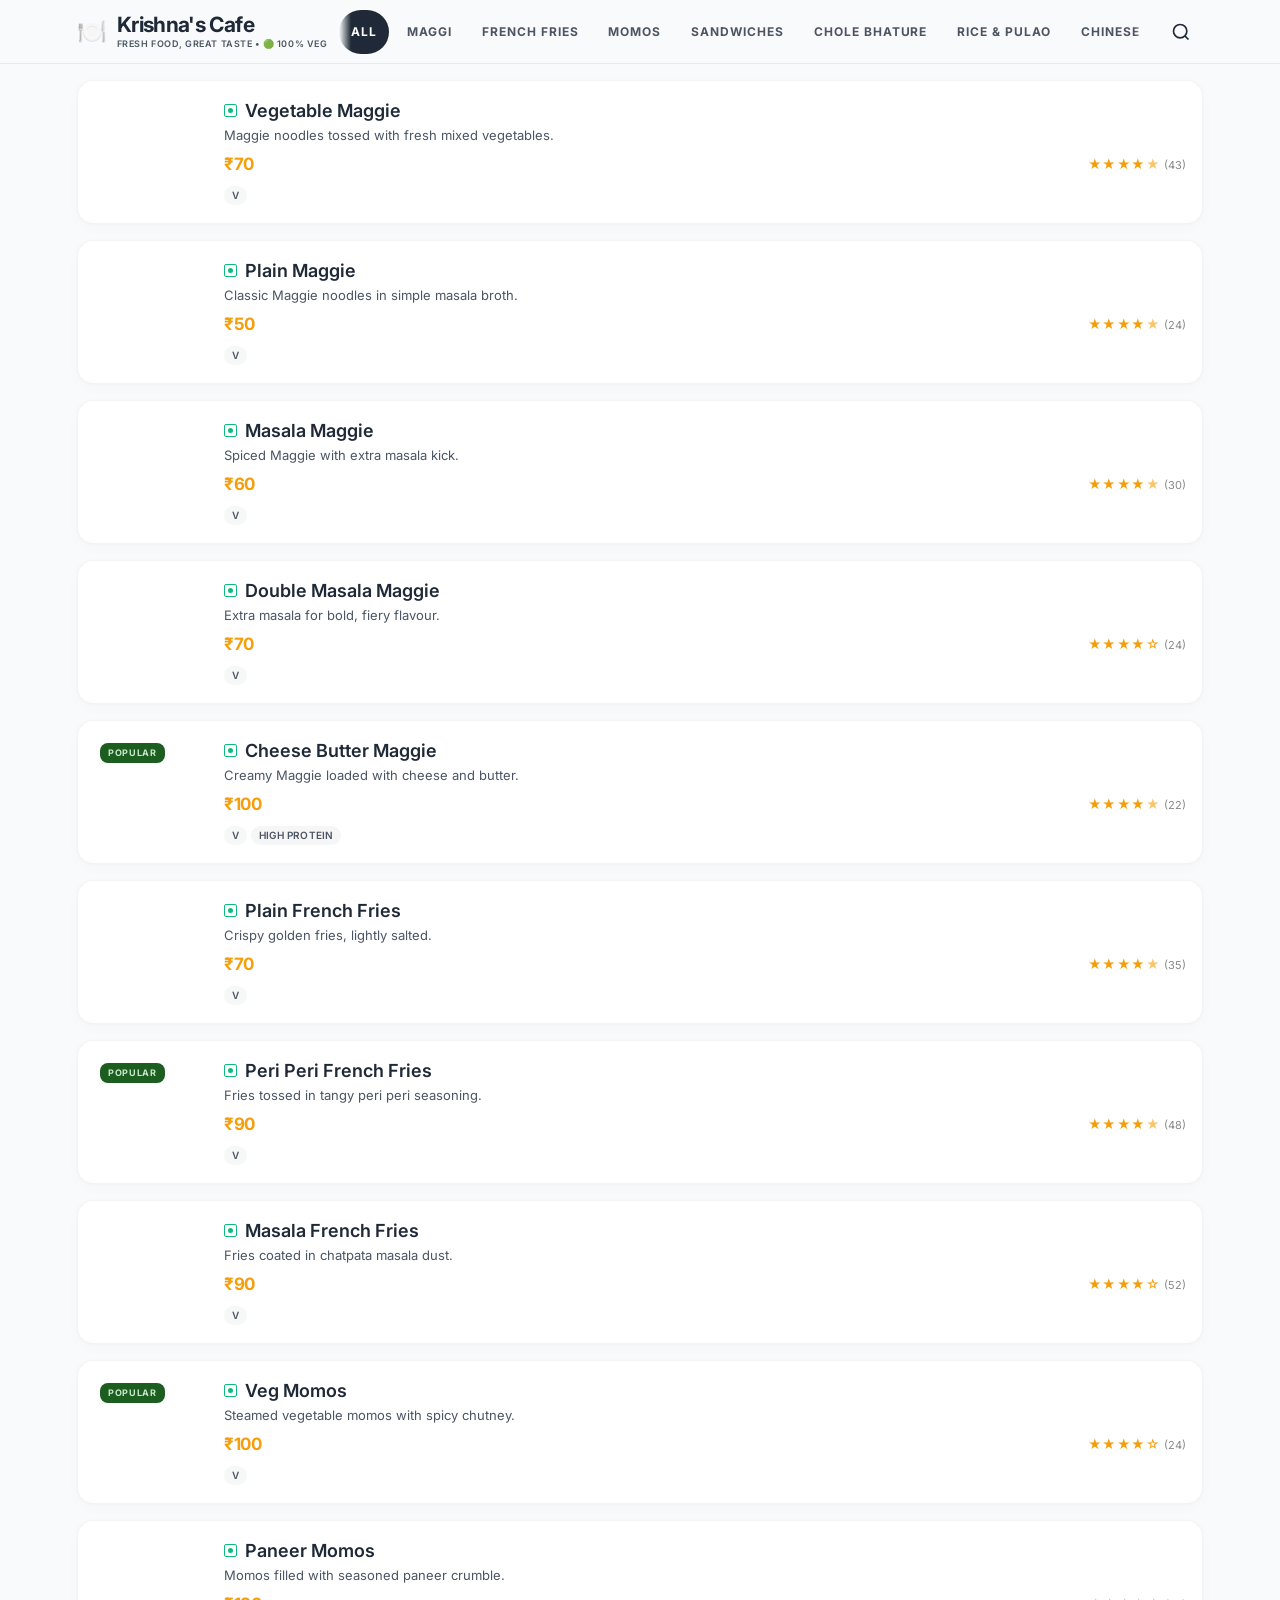
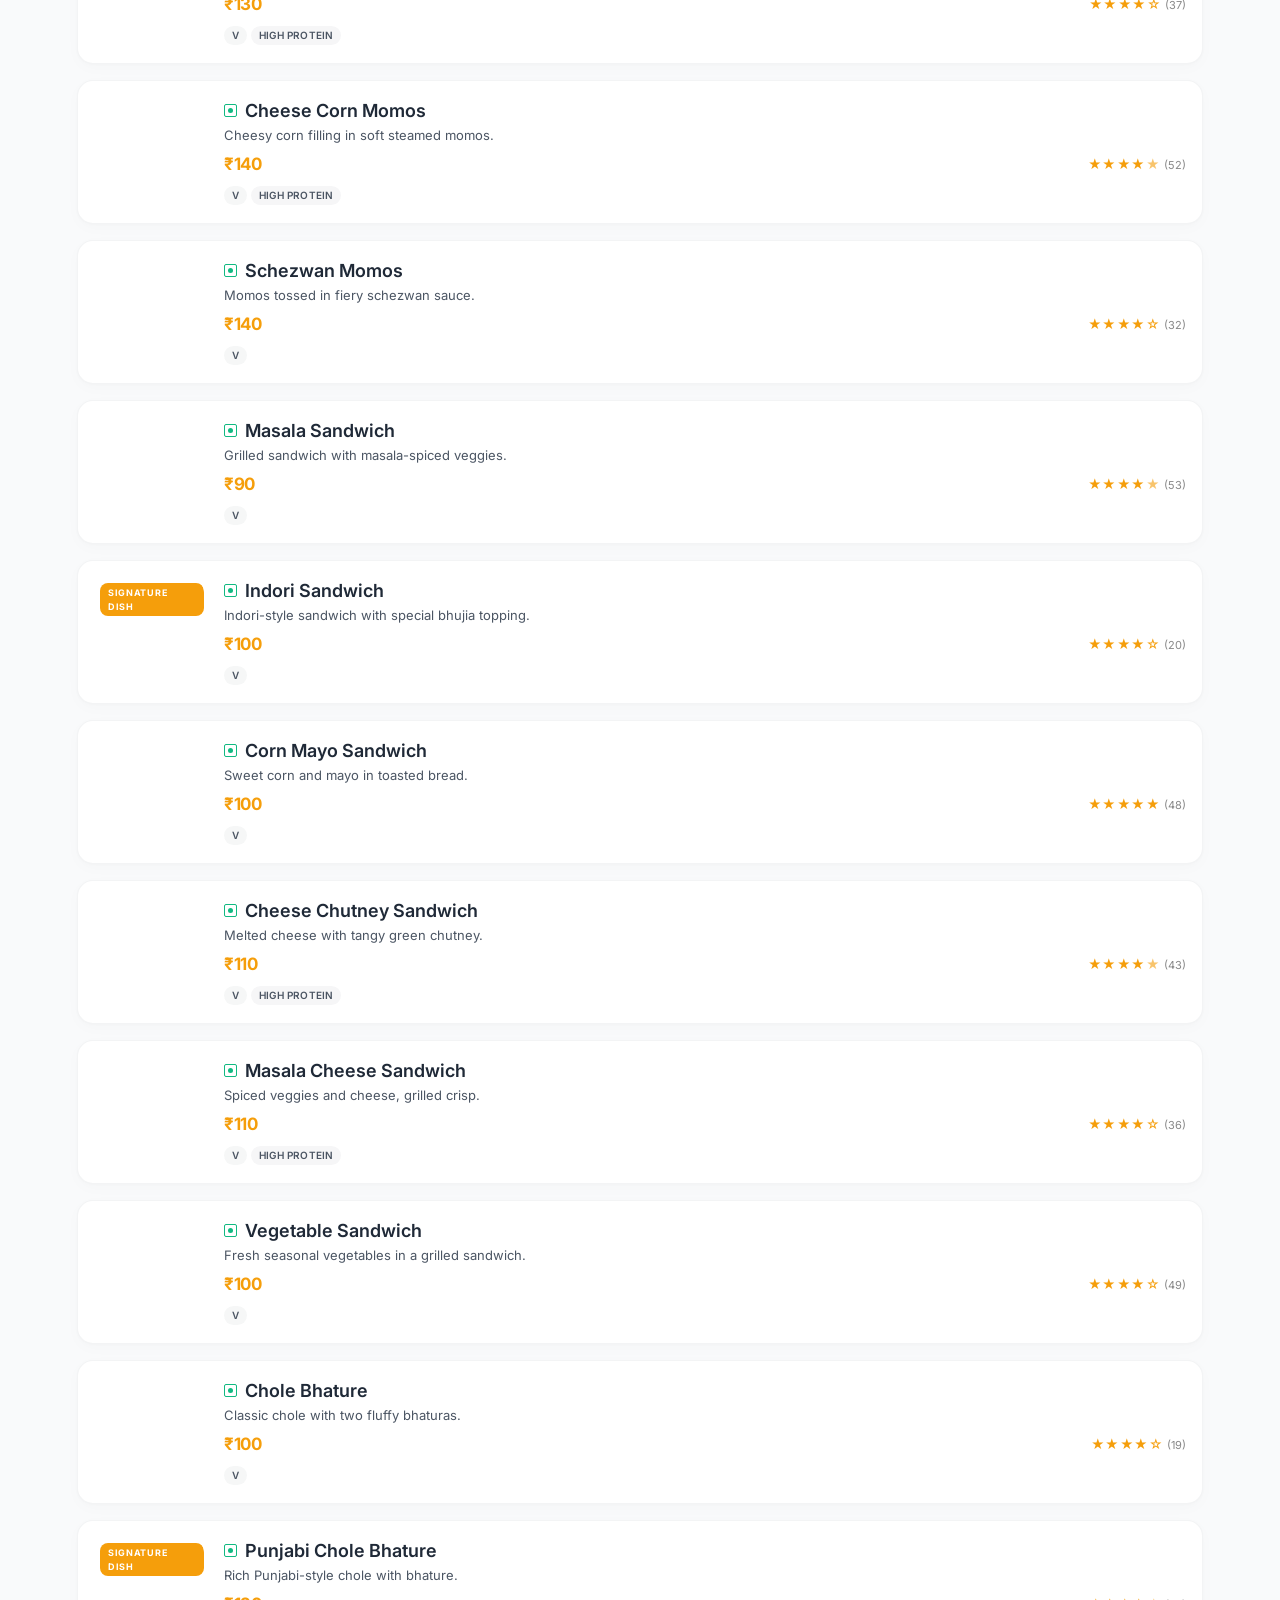
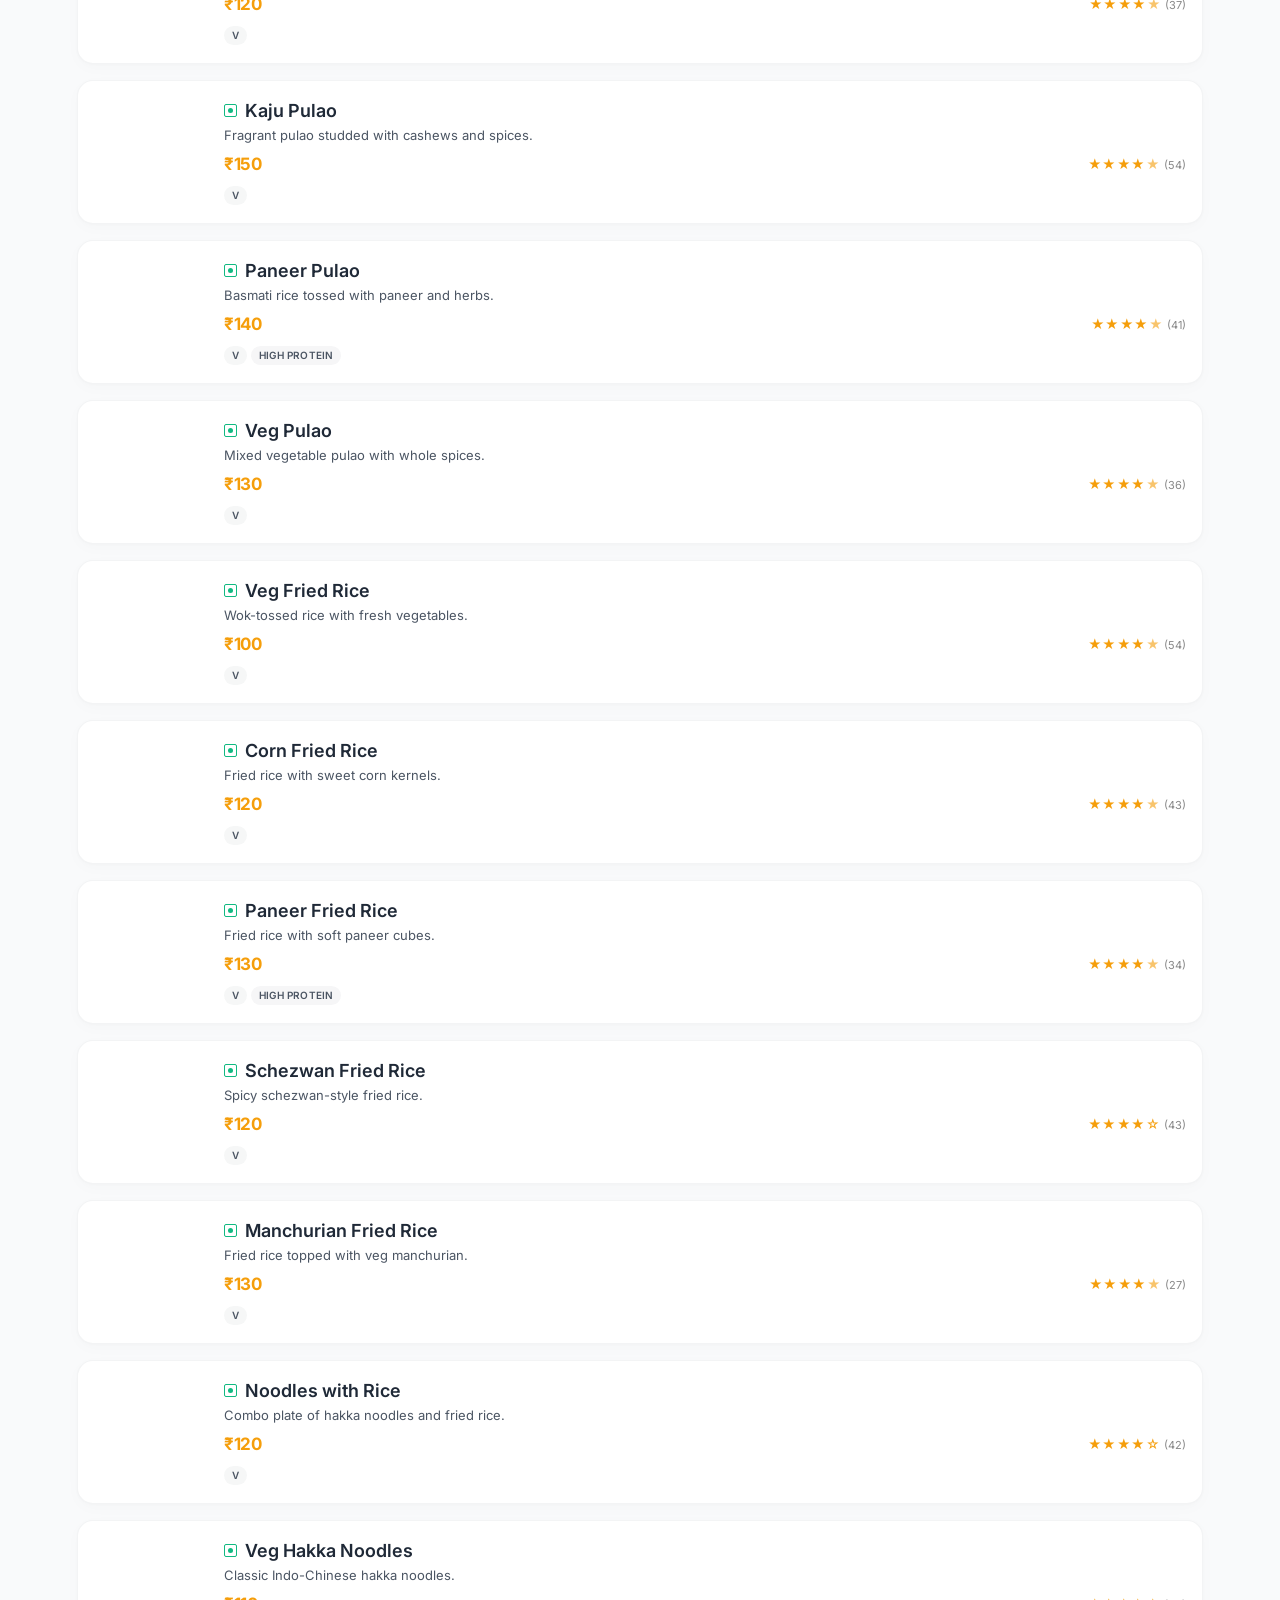
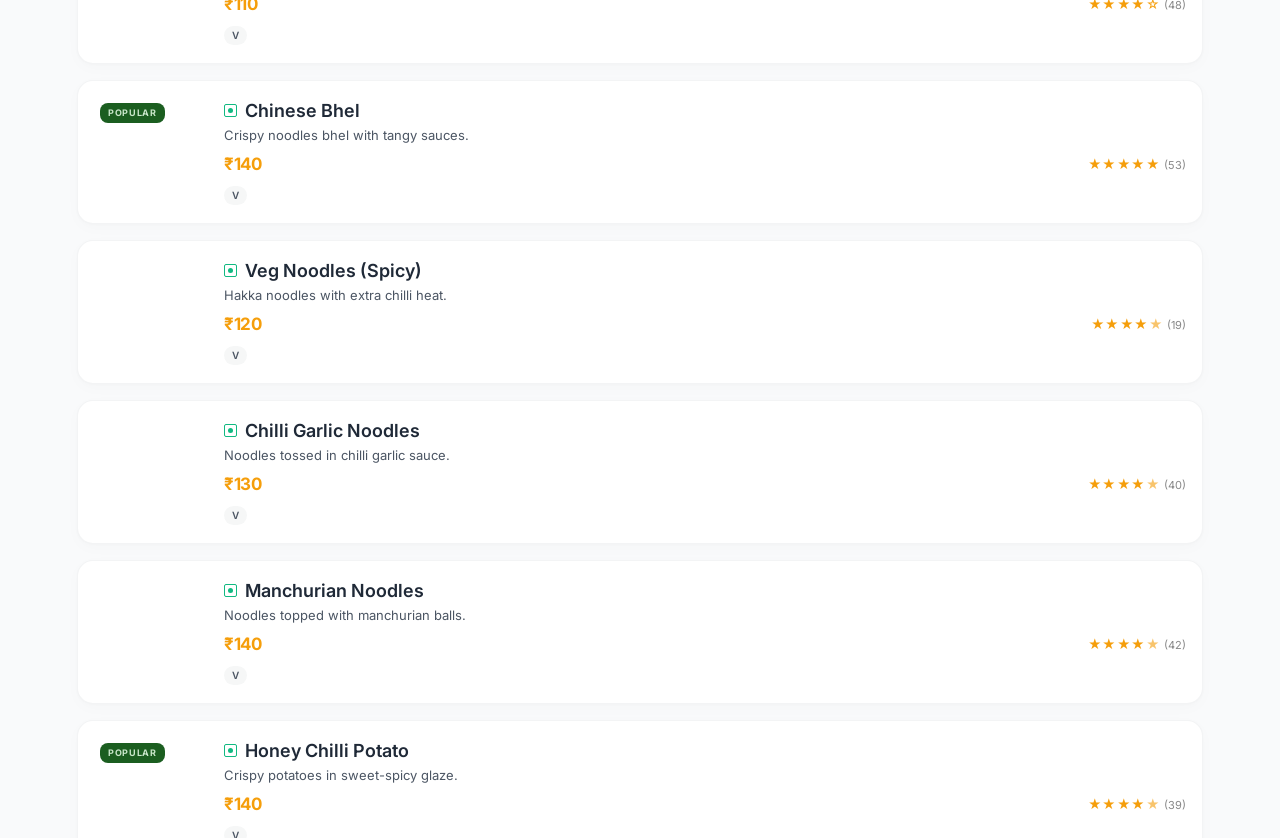
==== commit 90428bc8: "added footer and changed ui address and other minor details yet to be changed" ====
--- a/index.html
+++ b/index.html
@@ -1,692 +1,32 @@
 <!DOCTYPE html>
 <html lang="en">
-
 <head>
     <meta charset="UTF-8">
-    <meta name="viewport" content="width=device-width, initial-scale=1.0">
-    <title>Krishna's Cafe — High-Fidelity Design Showcase</title>
-    <meta name="description"
-        content="Explore the high-fidelity interactive UI/UX design mockup of the digital QR code food menu for Krishna's Cafe across smartphone, tablet, and laptop screens.">
-
+    <meta name="viewport" content="width=device-width, initial-scale=1.0, viewport-fit=cover">
+    <meta name="theme-color" content="#f9f9f9">
+    <meta name="color-scheme" content="light">
+    <title>Krishna's Cafe — Official Website & Menu</title>
+    <meta name="description" content="Welcome to the official website of Krishna's Cafe. Browse our delicious digital menu of Maggie, momos, sandwiches, chole bhature, rice, and Chinese favourites. View prices, ratings, and ingredients.">
+    
     <!-- Google Fonts -->
-    <link
-        href="https://fonts.googleapis.com/css2?family=Outfit:wght@300;400;500;600;700;800&family=Inter:wght@400;500;600;700&display=swap"
-        rel="stylesheet">
-
+    <link href="https://fonts.googleapis.com/css2?family=Inter:wght@400;600;700&display=swap" rel="stylesheet">
+    
+    <!-- Main Stylesheet -->
+    <link rel="stylesheet" href="css/style.css">
+    
     <!-- Favicon -->
-    <link rel="icon"
-        href="data:image/svg+xml,<svg xmlns='http://www.w3.org/2000/svg' viewBox='0 0 100 100'><text y='.9em' font-size='90'>🍽️</text></svg>">
-
-    <style>
-        /* ============================================================
-           SHOWCASE DASHBOARD DESIGN SYSTEM
-           ============================================================ */
-        :root {
-            --bg-showcase: #0F172A;
-            /* Slate 900 for premium contrast */
-            --bg-toolbar: rgba(30, 41, 59, 0.7);
-            /* Slate 800 with transparency */
-            --accent-showcase: #F59E0B;
-            /* Golden Amber */
-            --text-main: #F8FAFC;
-            /* Slate 50 */
-            --text-muted: #94A3B8;
-            /* Slate 400 */
-            --device-bezel: #1E293B;
-            /* Slate 800 for frame */
-            --device-shadow: rgba(0, 0, 0, 0.55);
-        }
-
-        * {
-            box-sizing: border-box;
-            margin: 0;
-            padding: 0;
-        }
-
-        body {
-            background-color: var(--bg-showcase);
-            color: var(--text-main);
-            font-family: 'Outfit', 'Inter', -apple-system, sans-serif;
-            min-height: 100vh;
-            overflow-x: hidden;
-            display: flex;
-            flex-direction: column;
-            -webkit-font-smoothing: antialiased;
-        }
-
-        /* Ambient glowing backgrounds for photorealistic studio lighting */
-        .ambient-glow-1 {
-            position: fixed;
-            top: -20%;
-            left: -10%;
-            width: 60vw;
-            height: 60vw;
-            background: radial-gradient(circle, rgba(245, 158, 11, 0.08) 0%, rgba(245, 158, 11, 0) 70%);
-            z-index: 0;
-            pointer-events: none;
-        }
-
-        .ambient-glow-2 {
-            position: fixed;
-            bottom: -10%;
-            right: -10%;
-            width: 50vw;
-            height: 50vw;
-            background: radial-gradient(circle, rgba(245, 158, 11, 0.05) 0%, rgba(245, 158, 11, 0) 70%);
-            z-index: 0;
-            pointer-events: none;
-        }
-
-        /* ── Header Toolbar ── */
-        .showcase-header {
-            position: sticky;
-            top: 0;
-            z-index: 100;
-            background: var(--bg-toolbar);
-            backdrop-filter: blur(16px);
-            -webkit-backdrop-filter: blur(16px);
-            border-bottom: 1px solid rgba(255, 255, 255, 0.08);
-            padding: 16px 24px;
-            display: flex;
-            flex-direction: column;
-            gap: 16px;
-        }
-
-        @media (min-width: 768px) {
-            .showcase-header {
-                flex-direction: row;
-                align-items: center;
-                justify-content: space-between;
-            }
-        }
-
-        .header-brand {
-            display: flex;
-            align-items: center;
-            gap: 12px;
-            z-index: 10;
-        }
-
-        .brand-logo {
-            font-size: 24px;
-            background: linear-gradient(135deg, #FBBF24, #F59E0B);
-            -webkit-background-clip: text;
-            -webkit-text-fill-color: transparent;
-            font-weight: 800;
-        }
-
-        .brand-text h1 {
-            font-size: 18px;
-            font-weight: 700;
-            letter-spacing: -0.02em;
-            color: var(--text-main);
-        }
-
-        .brand-text p {
-            font-size: 12px;
-            color: var(--text-muted);
-            margin-top: 1px;
-        }
-
-        /* View Selector Controller */
-        .view-controller {
-            display: flex;
-            background: rgba(15, 23, 42, 0.6);
-            border: 1px solid rgba(255, 255, 255, 0.08);
-            padding: 4px;
-            border-radius: 9999px;
-            align-self: center;
-            overflow-x: auto;
-            max-width: 100%;
-        }
-
-        .view-btn {
-            background: none;
-            border: none;
-            color: var(--text-muted);
-            font-family: inherit;
-            font-size: 13px;
-            font-weight: 600;
-            padding: 8px 16px;
-            border-radius: 9999px;
-            cursor: pointer;
-            transition: all 0.25s cubic-bezier(0.4, 0, 0.2, 1);
-            white-space: nowrap;
-            display: flex;
-            align-items: center;
-            gap: 8px;
-        }
-
-        .view-btn:hover {
-            color: var(--text-main);
-        }
-
-        .view-btn.active {
-            background: var(--accent-showcase);
-            color: #0F172A;
-            box-shadow: 0 4px 12px rgba(245, 158, 11, 0.35);
-        }
-
-        /* Meta Badges */
-        .showcase-info-badges {
-            display: flex;
-            gap: 8px;
-            align-items: center;
-            overflow-x: auto;
-            scrollbar-width: none;
-        }
-
-        .showcase-info-badges::-webkit-scrollbar {
-            display: none;
-        }
-
-        .info-badge {
-            background: rgba(255, 255, 255, 0.05);
-            border: 1px solid rgba(255, 255, 255, 0.08);
-            color: var(--text-muted);
-            padding: 4px 10px;
-            border-radius: 6px;
-            font-size: 11px;
-            font-weight: 500;
-            letter-spacing: 0.03em;
-            text-transform: uppercase;
-            white-space: nowrap;
-        }
-
-        .info-badge span {
-            color: var(--accent-showcase);
-            font-weight: 700;
-        }
-
-        /* ── Main Showcase Area ── */
-        .showcase-main {
-            flex: 1;
-            display: flex;
-            align-items: center;
-            justify-content: center;
-            padding: 32px 24px;
-            position: relative;
-            z-index: 10;
-        }
-
-        /* Showcase Deck Layout (Multi-device view) */
-        .deck-view {
-            display: grid;
-            grid-template-columns: 1fr;
-            gap: 48px;
-            justify-items: center;
-            align-items: center;
-            width: 100%;
-            max-width: 1300px;
-            margin: 0 auto;
-        }
-
-        @media (min-width: 1100px) {
-            .deck-view {
-                grid-template-columns: 1.2fr 1fr;
-                gap: 32px;
-            }
-
-            .deck-view-right {
-                display: flex;
-                flex-direction: column;
-                gap: 48px;
-                align-items: center;
-                width: 100%;
-            }
-        }
-
-        /* Animation class */
-        .fade-in {
-            animation: fadeIn 0.6s cubic-bezier(0.16, 1, 0.3, 1) forwards;
-        }
-
-        @keyframes fadeIn {
-            from {
-                opacity: 0;
-                transform: translateY(15px);
-            }
-
-            to {
-                opacity: 1;
-                transform: translateY(0);
-            }
-        }
-
-        /* ── Device Frames CSS ── */
-
-        /* 1. Laptop Frame (MacBook Style) */
-        .laptop-wrapper {
-            display: flex;
-            flex-direction: column;
-            align-items: center;
-            width: 100%;
-            max-width: 660px;
-            perspective: 1000px;
-        }
-
-        .laptop-screen {
-            background: #000;
-            border: 14px solid var(--device-bezel);
-            border-bottom: 18px solid var(--device-bezel);
-            border-radius: 16px 16px 0 0;
-            width: 100%;
-            aspect-ratio: 16/10;
-            box-shadow: 0 20px 50px var(--device-shadow);
-            position: relative;
-            overflow: hidden;
-        }
-
-        /* Glossy glare reflection */
-        .laptop-screen::after {
-            content: '';
-            position: absolute;
-            top: 0;
-            right: 0;
-            bottom: 0;
-            left: 0;
-            background: linear-gradient(135deg, rgba(255, 255, 255, 0.06) 0%, rgba(255, 255, 255, 0) 45%);
-            z-index: 10;
-            pointer-events: none;
-        }
-
-        /* Laptop Camera Dot */
-        .laptop-camera {
-            position: absolute;
-            top: -10px;
-            left: 50%;
-            transform: translateX(-50%);
-            width: 4px;
-            height: 4px;
-            background-color: #0c1322;
-            border-radius: 50%;
-            z-index: 15;
-        }
-
-        .laptop-body {
-            width: 114%;
-            height: 12px;
-            background: linear-gradient(to bottom, #E2E8F0, #94A3B8);
-            border-radius: 0 0 16px 16px;
-            position: relative;
-            box-shadow: 0 10px 20px rgba(0, 0, 0, 0.4);
-            z-index: 5;
-        }
-
-        .laptop-notch {
-            position: absolute;
-            top: 0;
-            left: 50%;
-            transform: translateX(-50%);
-            width: 100px;
-            height: 4px;
-            background: #475569;
-            border-radius: 0 0 6px 6px;
-        }
-
-        /* 2. Tablet Frame (iPad Pro Style) */
-        .tablet-wrapper {
-            width: 100%;
-            max-width: 440px;
-        }
-
-        .tablet-screen {
-            background: #000;
-            border: 16px solid var(--device-bezel);
-            border-radius: 28px;
-            width: 100%;
-            aspect-ratio: 3/4;
-            box-shadow: 0 20px 50px var(--device-shadow);
-            position: relative;
-            overflow: hidden;
-        }
-
-        .tablet-screen::after {
-            content: '';
-            position: absolute;
-            top: 0;
-            right: 0;
-            bottom: 0;
-            left: 0;
-            background: linear-gradient(135deg, rgba(255, 255, 255, 0.06) 0%, rgba(255, 255, 255, 0) 40%);
-            z-index: 10;
-            pointer-events: none;
-        }
-
-        /* 3. Smartphone Frame (iPhone Pro Style) */
-        .phone-wrapper {
-            width: 100%;
-            max-width: 320px;
-        }
-
-        .phone-screen {
-            background: #F9FAFB;
-            border: 11px solid var(--device-bezel);
-            border-radius: 40px;
-            width: 100%;
-            height: 640px;
-            box-shadow: 0 20px 50px var(--device-shadow);
-            position: relative;
-            overflow: hidden;
-        }
-
-        /* iPhone notch */
-        .phone-notch {
-            position: absolute;
-            top: 10px;
-            left: 50%;
-            transform: translateX(-50%);
-            width: 100px;
-            height: 24px;
-            background: #000;
-            border-radius: 16px;
-            z-index: 20;
-            display: flex;
-            align-items: center;
-            justify-content: space-between;
-            padding: 0 12px;
-        }
-
-        /* Camera lens & speaker dot inside notch */
-        .phone-notch-camera {
-            width: 8px;
-            height: 8px;
-            background: #111827;
-            border-radius: 50%;
-        }
-
-        .phone-notch-speaker {
-            width: 40px;
-            height: 3px;
-            background: #374151;
-            border-radius: 2px;
-        }
-
-        /* Phone Screen Gloss */
-        .phone-screen::after {
-            content: '';
-            position: absolute;
-            top: 0;
-            right: 0;
-            bottom: 0;
-            left: 0;
-            background: linear-gradient(135deg, rgba(255, 255, 255, 0.06) 0%, rgba(255, 255, 255, 0) 35%);
-            z-index: 10;
-            pointer-events: none;
-        }
-
-        /* Status bar mockups inside device screens */
-        .status-bar {
-            height: 22px;
-            background: transparent;
-            display: flex;
-            justify-content: space-between;
-            align-items: center;
-            padding: 4px 18px 0;
-            font-size: 11px;
-            font-weight: 600;
-            color: #1F2937;
-            position: absolute;
-            top: 0;
-            left: 0;
-            width: 100%;
-            z-index: 15;
-            user-select: none;
-            pointer-events: none;
-        }
-
-        .phone-screen .status-bar {
-            top: 8px;
-            padding: 4px 24px 0;
-        }
-
-        .status-icons {
-            display: flex;
-            align-items: center;
-            gap: 4px;
-        }
-
-        /* Iframe embed styling */
-        iframe {
-            border: none;
-            width: 100%;
-            height: 100%;
-            position: absolute;
-            top: 0;
-            left: 0;
-            background-color: #F9FAFB;
-        }
-
-        .laptop-screen iframe {
-            top: 0;
-            height: 100%;
-        }
-
-        .tablet-screen iframe {
-            top: 22px;
-            height: calc(100% - 22px);
-        }
-
-        .phone-screen iframe {
-            top: 0;
-            height: 100%;
-        }
-
-        /* View Mode Filters */
-        .hide-device {
-            display: none !important;
-        }
-
-        .large-device {
-            max-width: 100% !important;
-        }
-
-        .large-device .phone-screen {
-            height: 780px;
-            max-width: 380px;
-            margin: 0 auto;
-        }
-
-        .large-device .tablet-screen {
-            max-width: 768px;
-            margin: 0 auto;
-        }
-
-        .large-device .laptop-screen {
-            max-width: 1024px;
-            margin: 0 auto;
-        }
-
-        .large-device .laptop-body {
-            max-width: 1160px;
-            margin: 0 auto;
-        }
-
-        /* ── Footer ── */
-        .showcase-footer {
-            background: rgba(15, 23, 42, 0.8);
-            border-top: 1px solid rgba(255, 255, 255, 0.08);
-            padding: 24px;
-            text-align: center;
-            font-size: 13px;
-            color: var(--text-muted);
-            z-index: 10;
-        }
-
-        .showcase-footer p span {
-            color: var(--accent-showcase);
-            font-weight: 600;
-        }
-    </style>
+    <link rel="icon" href="data:image/svg+xml,<svg xmlns='http://www.w3.org/2000/svg' viewBox='0 0 100 100'><text y='.9em' font-size='90'>🍽️</text></svg>">
 </head>
-
 <body>
-
-    <!-- Ambient glowing lights -->
-    <div class="ambient-glow-1"></div>
-    <div class="ambient-glow-2"></div>
-
-    <!-- Sticky Showcase Header -->
-    <header class="showcase-header">
-        <div class="header-brand">
-            <div class="brand-logo">🍽️</div>
-            <div class="brand-text">
-                <h1>Krishna's Cafe</h1>
-                <p>Digital QR Menu Interactive Mockup Portfolio</p>
-            </div>
+    <div id="app">
+        <!-- App renders here via JavaScript -->
+        <div class="loading-screen">
+            <div class="loading-brand">Krishna's Cafe</div>
+            <div class="loading-spinner"></div>
         </div>
-
-        <!-- View Controls -->
-        <nav class="view-controller">
-            <button class="view-btn active" id="btn-showcase" onclick="switchView('showcase')">
-                <span>🖥️</span> Showcase
-            </button>
-            <button class="view-btn" id="btn-phone" onclick="switchView('phone')">
-                <span>📱</span> Smartphone View
-            </button>
-            <button class="view-btn" id="btn-tablet" onclick="switchView('tablet')">
-                <span>📟</span> Tablet View
-            </button>
-            <button class="view-btn" id="btn-laptop" onclick="switchView('laptop')">
-                <span>💻</span> Laptop View
-            </button>
-        </nav>
-
-        <!-- Dynamic Specs Badges -->
-        <div class="showcase-info-badges">
-            <div class="info-badge">Design: <span>Minimalist Squircle</span></div>
-            <div class="info-badge">Colors: <span>Charcoal, Amber & Off-white</span></div>
-            <div class="info-badge">Header: <span>Glassmorphic Blur</span></div>
-            <div class="info-badge">State: <span>Fully Interactive SPA</span></div>
-        </div>
-    </header>
-
-    <!-- Main Showcase Section -->
-    <main class="showcase-main" id="showcase-area">
-
-        <!-- Showcase Deck container containing devices -->
-        <div class="deck-view fade-in" id="deck-container">
-
-            <!-- Left Side: MacBook Laptop screen -->
-            <div class="laptop-wrapper" id="laptop-node">
-                <div class="laptop-screen">
-                    <div class="laptop-camera"></div>
-                    <!-- Status Bar -->
-                    <div class="status-bar">
-                        <div>9:41 AM</div>
-                        <div class="status-icons">
-                            <span>📶</span>
-                            <span>🔋 100%</span>
-                        </div>
-                    </div>
-                    <!-- Loaded web menu inside MacBook frame -->
-                    <iframe src="menu.html" title="Laptop Menu Mockup"></iframe>
-                </div>
-                <div class="laptop-body">
-                    <div class="laptop-notch"></div>
-                </div>
-            </div>
-
-            <!-- Right Side Stack: iPad Tablet and iPhone Phone -->
-            <div class="deck-view-right" id="right-stack-node">
-
-                <!-- iPad Tablet -->
-                <div class="tablet-wrapper" id="tablet-node">
-                    <div class="tablet-screen">
-                        <!-- Status Bar -->
-                        <div class="status-bar">
-                            <div>9:41 AM</div>
-                            <div class="status-icons">
-                                <span>📶</span>
-                                <span>🔋 100%</span>
-                            </div>
-                        </div>
-                        <iframe src="menu.html" title="Tablet Menu Mockup"></iframe>
-                    </div>
-                </div>
-
-                <!-- iPhone Phone -->
-                <div class="phone-wrapper" id="phone-node">
-                    <div class="phone-screen">
-                        <div class="phone-notch">
-                            <div class="phone-notch-speaker"></div>
-                            <div class="phone-notch-camera"></div>
-                        </div>
-                        <!-- Status Bar -->
-                        <div class="status-bar">
-                            <div>9:41</div>
-                            <div class="status-icons">
-                                <span>📶</span>
-                                <span>🔋 100%</span>
-                            </div>
-                        </div>
-                        <iframe src="menu.html" title="Smartphone Menu Mockup"></iframe>
-                    </div>
-                </div>
-
-            </div>
-
-        </div>
-
-    </main>
-
-    <!-- Footer -->
-    <footer class="showcase-footer">
-        <p>Created by Antigravity AI pair programming. Mockups crafted with <span>pure HTML & CSS</span>. Scroll and
-            click inside any screen to interact with the live menu.</p>
-    </footer>
-
-    <!-- View Switcher Script -->
-    <script>
-        function switchView(mode) {
-            // Update active controller button
-            document.querySelectorAll('.view-btn').forEach(btn => btn.classList.remove('active'));
-            document.getElementById('btn-' + mode).classList.add('active');
-
-            const deck = document.getElementById('deck-container');
-            const laptop = document.getElementById('laptop-node');
-            const tablet = document.getElementById('tablet-node');
-            const phone = document.getElementById('phone-node');
-            const rightStack = document.getElementById('right-stack-node');
-
-            // Reset classes
-            deck.className = 'deck-view fade-in';
-            laptop.className = 'laptop-wrapper';
-            tablet.className = 'tablet-wrapper';
-            phone.className = 'phone-wrapper';
-            if (rightStack) rightStack.className = 'deck-view-right';
-
-            // Show all nodes initially
-            laptop.style.display = '';
-            tablet.style.display = '';
-            phone.style.display = '';
-            if (rightStack) rightStack.style.display = '';
-
-            // Apply view specific rules
-            if (mode === 'showcase') {
-                // Standard default showcase
-                // Let CSS grids take care of layout
-            } else if (mode === 'phone') {
-                // Hide laptop and tablet, blow up phone
-                laptop.style.display = 'none';
-                tablet.style.display = 'none';
-                if (rightStack) rightStack.style.display = 'block';
-                phone.classList.add('large-device');
-            } else if (mode === 'tablet') {
-                // Hide laptop and phone, blow up tablet
-                laptop.style.display = 'none';
-                phone.style.display = 'none';
-                if (rightStack) rightStack.style.display = 'block';
-                tablet.classList.add('large-device');
-            } else if (mode === 'laptop') {
-                // Hide tablet and phone, blow up laptop
-                tablet.style.display = 'none';
-                phone.style.display = 'none';
-                if (rightStack) rightStack.style.display = 'none';
-                laptop.classList.add('large-device');
-            }
-        }
-    </script>
+    </div>
+    
+    <!-- Main Application Logic -->
+    <script src="js/app.js"></script>
 </body>
-
 </html>
--- a/css/style.css
+++ b/css/style.css
@@ -0,0 +1,1242 @@
+/* ============================================================
+   SAMPLE MENU — Design System Stylesheet
+   Aligned to app.js class names
+   Font: Inter (400, 600, 700) via Google Fonts
+   ============================================================ */
+
+/* ----------------------------------------------------------
+   1. DESIGN TOKENS
+   ---------------------------------------------------------- */
+:root {
+  --color-primary: #1F2937;
+  --color-secondary: #F59E0B;
+  --color-secondary-container: #F59E0B;
+  --color-background: #F9FAFB;
+  --color-card-surface: #ffffff;
+  --color-on-surface: #1F2937;
+  --color-on-surface-variant: #4B5563;
+  --color-outline-variant: #E5E7EB;
+  --color-surface-container: #F3F4F6;
+  --color-surface-container-high: #E5E7EB;
+  --color-error: #EF4444;
+  --radius-card: 16px;
+  --radius-chip: 8px;
+  --radius-pill: 9999px;
+  --space-xs: 4px;
+  --space-base: 8px;
+  --space-sm: 12px;
+  --space-md: 24px;
+  --space-lg: 48px;
+  --space-xl: 64px;
+  --header-height: 64px;
+  --content-max-width: 1400px;
+  --safe-top: env(safe-area-inset-top, 0px);
+  --safe-right: env(safe-area-inset-right, 0px);
+  --safe-bottom: env(safe-area-inset-bottom, 0px);
+  --safe-left: env(safe-area-inset-left, 0px);
+  --margin-mobile: clamp(12px, 4vw, 20px);
+  --margin-tablet: clamp(20px, 4vw, 40px);
+  --margin-desktop: clamp(24px, 6vw, 120px);
+  --page-gutter: var(--margin-mobile);
+}
+
+/* ----------------------------------------------------------
+   2. GLOBAL RESET
+   ---------------------------------------------------------- */
+*, *::before, *::after { box-sizing: border-box; margin: 0; padding: 0; }
+html {
+  scroll-behavior: smooth;
+  overflow-x: clip;
+  -webkit-text-size-adjust: 100%;
+  text-size-adjust: 100%;
+}
+body {
+  background-color: var(--color-background);
+  font-family: 'Inter', -apple-system, BlinkMacSystemFont, sans-serif;
+  color: var(--color-on-surface);
+  -webkit-font-smoothing: antialiased;
+  -moz-osx-font-smoothing: grayscale;
+  line-height: 1.5;
+  overflow-x: clip;
+  min-height: 100dvh;
+  display: flex;
+  flex-direction: column;
+  padding-left: var(--safe-left);
+  padding-right: var(--safe-right);
+  padding-bottom: var(--safe-bottom);
+}
+img { display: block; max-width: 100%; height: auto; }
+button {
+  font-family: inherit;
+  cursor: pointer;
+  touch-action: manipulation;
+}
+a { color: inherit; }
+
+#app {
+  width: 100%;
+  max-width: 100%;
+  padding-top: calc(var(--header-height) + var(--safe-top));
+  display: flex;
+  flex-direction: column;
+  flex: 1 0 auto;
+}
+
+/* ----------------------------------------------------------
+   3. LOADING SCREEN
+   ---------------------------------------------------------- */
+.loading-screen {
+  display: flex;
+  flex-direction: column;
+  align-items: center;
+  justify-content: center;
+  min-height: calc(100dvh - var(--header-height));
+  gap: 24px;
+  padding: var(--margin-mobile);
+  text-align: center;
+}
+.loading-brand {
+  font-size: clamp(24px, 7vw, 32px);
+  font-weight: 700;
+  color: var(--color-primary);
+  letter-spacing: -0.01em;
+}
+.loading-spinner {
+  width: 32px; height: 32px;
+  border: 3px solid var(--color-surface-container);
+  border-top-color: var(--color-secondary);
+  border-radius: 50%;
+  animation: spin 0.8s linear infinite;
+}
+@keyframes spin { to { transform: rotate(360deg); } }
+
+/* ----------------------------------------------------------
+   4. APP HEADER
+   ---------------------------------------------------------- */
+.app-header, .detail-header {
+  position: fixed;
+  top: 0; left: 0; width: 100%;
+  min-height: calc(var(--header-height) + var(--safe-top));
+  height: calc(var(--header-height) + var(--safe-top));
+  background-color: rgba(249, 250, 251, 0.8) !important;
+  display: flex;
+  justify-content: space-between;
+  align-items: center;
+  gap: 8px;
+  z-index: 50;
+  padding:
+    calc(var(--safe-top) + 8px)
+    max(var(--page-gutter), var(--safe-right))
+    8px
+    max(var(--page-gutter), var(--safe-left));
+  border-bottom: 1px solid rgba(31, 41, 55, 0.08);
+  backdrop-filter: blur(10px) saturate(180%) !important;
+  -webkit-backdrop-filter: blur(10px) saturate(180%) !important;
+  transition: background-color 0.3s, border-color 0.3s;
+}
+.detail-brand {
+  font-family: 'Inter', -apple-system, sans-serif;
+  color: var(--color-primary);
+  min-width: 0;
+  display: flex;
+  align-items: center;
+  gap: 8px;
+}
+.detail-brand {
+  font-size: clamp(11px, 2.8vw, 14px);
+  font-weight: 700;
+  letter-spacing: 0.12em;
+  text-transform: uppercase;
+  overflow: hidden;
+  text-overflow: ellipsis;
+  white-space: nowrap;
+  max-width: min(52vw, 320px);
+}
+.icon-btn {
+  background: none;
+  border: none;
+  color: var(--color-primary);
+  display: flex;
+  align-items: center;
+  justify-content: center;
+  min-width: 44px;
+  min-height: 44px;
+  padding: 8px;
+  border-radius: 50%;
+  transition: background-color 0.2s, opacity 0.2s;
+  flex-shrink: 0;
+}
+.icon-btn:hover {
+  background-color: rgba(0,0,0,0.04);
+}
+.header-left, .header-right {
+  display: flex;
+  align-items: center;
+  gap: 4px;
+  flex-shrink: 0;
+}
+.header-left {
+  min-width: 0;
+  flex: 0 1 auto;
+}
+
+/* ----------------------------------------------------------
+   5. DESKTOP NAV IN HEADER (hidden on mobile)
+   ---------------------------------------------------------- */
+.header-nav {
+  display: none;
+  gap: 8px;
+  align-items: center;
+}
+.nav-cat-btn {
+  background: none;
+  border: none;
+  font-size: clamp(10px, 1.1vw, 12px);
+  font-weight: 700;
+  letter-spacing: 0.08em;
+  text-transform: uppercase;
+  color: var(--color-on-surface-variant);
+  padding: 8px 12px;
+  min-height: 44px;
+  border-radius: var(--radius-pill);
+  transition: all 0.2s;
+  white-space: nowrap;
+  flex-shrink: 0;
+}
+.nav-cat-btn:hover {
+  color: var(--color-primary);
+  background-color: rgba(0,0,0,0.03);
+}
+.nav-cat-btn.active {
+  color: #fff;
+  background-color: var(--color-primary);
+}
+
+/* Mobile / Desktop visibility helpers */
+.mobile-only { display: flex; }
+.desktop-only { display: none; }
+
+/* ----------------------------------------------------------
+   6. SEARCH OVERLAY
+   ---------------------------------------------------------- */
+.search-overlay {
+  position: fixed;
+  top: 0; left: 0; right: 0; bottom: 0;
+  background: rgba(0,0,0,0.55);
+  backdrop-filter: blur(4px);
+  -webkit-backdrop-filter: blur(4px);
+  z-index: 200;
+  display: flex;
+  align-items: flex-start;
+  justify-content: center;
+  padding:
+    calc(var(--header-height) + var(--safe-top) + 16px)
+    max(var(--page-gutter), var(--safe-right))
+    max(16px, var(--safe-bottom))
+    max(var(--page-gutter), var(--safe-left));
+  opacity: 0;
+  pointer-events: none;
+  transition: opacity 0.25s ease;
+}
+.search-overlay.open {
+  opacity: 1;
+  pointer-events: auto;
+}
+.search-bar {
+  display: flex;
+  align-items: center;
+  gap: 12px;
+  background: var(--color-card-surface);
+  border-radius: var(--radius-pill);
+  padding: 12px 16px;
+  width: min(100%, 520px);
+  box-shadow: 0 12px 40px rgba(0,0,0,0.15);
+  transform: translateY(-12px);
+  transition: transform 0.25s ease;
+}
+.search-overlay.open .search-bar {
+  transform: translateY(0);
+}
+.search-bar input {
+  flex: 1;
+  min-width: 0;
+  border: none;
+  outline: none;
+  font-size: 16px;
+  font-family: inherit;
+  background: transparent;
+  color: var(--color-on-surface);
+}
+.search-bar input::placeholder {
+  color: var(--color-on-surface-variant);
+}
+.search-bar .icon-btn {
+  font-size: 22px;
+  padding: 4px;
+}
+
+/* ----------------------------------------------------------
+   7. CATEGORY TABS (mobile horizontal scroll)
+   ---------------------------------------------------------- */
+.category-tabs {
+  position: sticky;
+  top: calc(var(--header-height) + var(--safe-top));
+  z-index: 40;
+  background-color: rgba(249, 250, 251, 0.8) !important;
+  backdrop-filter: blur(10px) saturate(180%) !important;
+  -webkit-backdrop-filter: blur(10px) saturate(180%) !important;
+  padding: 0 max(var(--page-gutter), var(--safe-left)) 0 max(var(--page-gutter), var(--safe-right));
+  border-bottom: 1px solid rgba(31, 41, 55, 0.08);
+  display: flex;
+}
+.tabs-scroll {
+  display: flex;
+  gap: 8px;
+  overflow-x: auto;
+  -webkit-overflow-scrolling: touch;
+  overscroll-behavior-x: contain;
+  -ms-overflow-style: none;
+  scrollbar-width: none;
+  padding: 12px 0;
+  width: 100%;
+}
+.tabs-scroll::-webkit-scrollbar { display: none; }
+.tab-btn {
+  background: rgba(31, 41, 55, 0.04);
+  border: 1px solid rgba(31, 41, 55, 0.05);
+  font-size: 11px;
+  font-weight: 700;
+  letter-spacing: 0.08em;
+  text-transform: uppercase;
+  color: var(--color-on-surface-variant);
+  padding: 8px 18px;
+  min-height: 40px;
+  border-radius: var(--radius-pill);
+  white-space: nowrap;
+  transition: all 0.25s cubic-bezier(0.4, 0, 0.2, 1);
+  flex-shrink: 0;
+}
+.tab-btn:hover {
+  background: rgba(31, 41, 55, 0.08);
+  color: var(--color-primary);
+}
+.tab-btn.active {
+  background: var(--color-secondary);
+  border-color: var(--color-secondary);
+  color: #ffffff;
+  box-shadow: 0 4px 12px rgba(245, 158, 11, 0.3);
+}
+
+/* ----------------------------------------------------------
+   8. MENU LIST (mobile/list view)
+   ---------------------------------------------------------- */
+.menu-list {
+  padding: 16px max(var(--page-gutter), var(--safe-right)) calc(32px + var(--safe-bottom)) max(var(--page-gutter), var(--safe-left));
+  display: flex;
+  flex-direction: column;
+  gap: 16px;
+  width: 100%;
+  max-width: var(--content-max-width);
+  margin: 0 auto;
+}
+.menu-item {
+  display: flex;
+  gap: clamp(16px, 4vw, 20px);
+  padding: 16px;
+  background-color: var(--color-card-surface);
+  border: 1px solid rgba(31, 41, 55, 0.05);
+  border-radius: 16px;
+  box-shadow: 0 4px 16px rgba(31, 41, 55, 0.02), 0 1px 3px rgba(31, 41, 55, 0.015);
+  cursor: pointer;
+  transition: transform 0.25s cubic-bezier(0.4, 0, 0.2, 1), box-shadow 0.25s cubic-bezier(0.4, 0, 0.2, 1);
+  align-items: center;
+}
+.menu-item:hover {
+  transform: translateY(-2px);
+  box-shadow: 0 8px 24px rgba(31, 41, 55, 0.06), 0 2px 6px rgba(31, 41, 55, 0.02);
+}
+.menu-item-img {
+  position: relative;
+  flex-shrink: 0;
+  width: clamp(90px, 24vw, 110px);
+  height: clamp(90px, 24vw, 110px);
+  border-radius: 16px;
+  overflow: hidden;
+}
+.menu-item-img img {
+  width: 100%;
+  height: 100%;
+  object-fit: cover;
+  transition: transform 0.4s ease;
+}
+.menu-item:hover .menu-item-img img {
+  transform: scale(1.04);
+}
+.menu-item-info {
+  flex: 1;
+  display: flex;
+  flex-direction: column;
+  gap: 4px;
+  min-width: 0;
+}
+.dish-name {
+  font-size: clamp(15px, 3.8vw, 18px);
+  font-weight: 600;
+  line-height: 1.3;
+  color: var(--color-primary);
+  overflow-wrap: anywhere;
+  display: flex;
+  align-items: center;
+}
+.veg-indicator {
+  display: inline-flex;
+  align-items: center;
+  justify-content: center;
+  width: 13px;
+  height: 13px;
+  border: 1.5px solid #10B981;
+  border-radius: 2px;
+  padding: 1.5px;
+  flex-shrink: 0;
+  margin-right: 8px;
+}
+.veg-indicator::after {
+  content: '';
+  display: block;
+  width: 5px;
+  height: 5px;
+  background-color: #10B981;
+  border-radius: 50%;
+}
+.dish-desc {
+  font-size: 13px;
+  font-weight: 400;
+  line-height: 18px;
+  color: var(--color-on-surface-variant);
+  display: -webkit-box;
+  -webkit-line-clamp: 2;
+  -webkit-box-orient: vertical;
+  overflow: hidden;
+}
+.dish-meta {
+  display: flex;
+  align-items: center;
+  justify-content: space-between;
+  gap: 8px;
+  margin-top: 4px;
+  flex-wrap: wrap;
+}
+.dish-price {
+  font-size: 17px;
+  font-weight: 700;
+  letter-spacing: -0.01em;
+  color: var(--color-secondary);
+}
+.dish-rating {
+  display: flex;
+  align-items: center;
+  gap: 4px;
+  font-size: 13px;
+}
+.stars, .stars-large {
+  color: var(--color-secondary);
+  font-size: 13px;
+  letter-spacing: 0.5px;
+  display: inline-flex;
+}
+.stars .star.half {
+  opacity: 0.6;
+}
+.stars-large {
+  font-size: 18px;
+}
+.rating-count {
+  font-size: 11px;
+  color: #888;
+}
+.dish-tags {
+  display: flex;
+  gap: 4px;
+  flex-wrap: wrap;
+  margin-top: 4px;
+}
+.tag {
+  background: rgba(31, 41, 55, 0.04);
+  padding: 2px 8px;
+  border-radius: var(--radius-pill);
+  font-size: 10px;
+  font-weight: 600;
+  letter-spacing: 0.02em;
+  color: var(--color-on-surface-variant);
+}
+
+/* Dish label badges */
+.dish-label {
+  position: absolute;
+  top: 6px;
+  left: 6px;
+  padding: 3px 8px;
+  border-radius: var(--radius-chip);
+  font-size: 9px;
+  font-weight: 700;
+  letter-spacing: 0.08em;
+  text-transform: uppercase;
+  z-index: 2;
+}
+.label-signature { background: var(--color-secondary); color: #fff; }
+.label-chef { background: #2c1600; color: #ffb86c; }
+.label-new { background: #0d47a1; color: #bbdefb; }
+.label-popular { background: #1b5e20; color: #c8e6c9; }
+.label-healthy { background: #33691e; color: #dcedc8; }
+.label-default { background: var(--color-surface-container-high); color: var(--color-on-surface); }
+
+/* ----------------------------------------------------------
+   9. MENU GRID (desktop cards)
+   ---------------------------------------------------------- */
+.menu-grid {
+  display: grid;
+  grid-template-columns: repeat(auto-fill, minmax(min(100%, 240px), 1fr));
+  gap: clamp(16px, 2.5vw, 24px);
+  padding: 12px max(var(--page-gutter), var(--safe-right)) calc(32px + var(--safe-bottom)) max(var(--page-gutter), var(--safe-left));
+  width: 100%;
+  max-width: var(--content-max-width);
+  margin: 0 auto;
+}
+.menu-card {
+  background: var(--color-card-surface);
+  border: 1px solid rgba(196,199,199,0.15);
+  border-radius: var(--radius-card);
+  overflow: hidden;
+  cursor: pointer;
+  transition: transform 0.3s ease, box-shadow 0.3s ease;
+}
+.menu-card:hover {
+  transform: translateY(-4px);
+  box-shadow: 0 12px 32px rgba(0,0,0,0.08);
+}
+.card-img {
+  position: relative;
+  width: 100%;
+  height: clamp(160px, 28vw, 220px);
+  overflow: hidden;
+}
+.card-img img {
+  width: 100%;
+  height: 100%;
+  object-fit: cover;
+  transition: transform 0.4s ease;
+}
+.menu-card:hover .card-img img {
+  transform: scale(1.04);
+}
+.card-body {
+  padding: 16px;
+  display: flex;
+  flex-direction: column;
+  gap: 6px;
+}
+.card-body .dish-name {
+  font-size: 18px;
+}
+.card-body .dish-desc {
+  font-size: 14px;
+  line-height: 20px;
+  margin-bottom: 4px;
+}
+
+/* ----------------------------------------------------------
+   11. DETAIL VIEW
+   ---------------------------------------------------------- */
+.detail-header {
+  padding:
+    calc(var(--safe-top) + 8px)
+    max(var(--page-gutter), var(--safe-right))
+    8px
+    max(var(--page-gutter), var(--safe-left));
+}
+.detail-layout {
+  padding-top: 0;
+  width: 100%;
+  max-width: var(--content-max-width);
+  margin: 0 auto;
+}
+.detail-hero {
+  width: 100%;
+  overflow: hidden;
+}
+.detail-hero img {
+  width: 100%;
+  aspect-ratio: 4/3;
+  object-fit: cover;
+  display: block;
+}
+.detail-info {
+  padding:
+    clamp(24px, 5vw, 32px)
+    max(var(--page-gutter), var(--safe-right))
+    calc(48px + var(--safe-bottom))
+    max(var(--page-gutter), var(--safe-left));
+}
+.detail-label {
+  display: inline-block;
+  font-size: 11px;
+  font-weight: 700;
+  letter-spacing: 0.1em;
+  text-transform: uppercase;
+  color: var(--color-secondary);
+  margin-bottom: 6px;
+}
+.detail-label.label-signature { color: var(--color-secondary); }
+.detail-label.label-chef { color: #ffb86c; }
+.detail-label.label-new { color: #1565c0; }
+.detail-label.label-popular { color: #2e7d32; }
+.detail-label.label-healthy { color: #558b2f; }
+.detail-name {
+  font-size: clamp(24px, 6vw, 28px);
+  font-weight: 700;
+  line-height: 1.2;
+  color: var(--color-primary);
+  letter-spacing: -0.01em;
+  overflow-wrap: anywhere;
+}
+.detail-price {
+  font-size: clamp(18px, 4vw, 20px);
+  font-weight: 700;
+  color: var(--color-secondary);
+  margin-top: 4px;
+}
+.detail-divider {
+  border: none;
+  border-top: 1px solid rgba(196,199,199,0.15);
+  margin: 24px 0;
+}
+.detail-description {
+  font-size: clamp(15px, 3.5vw, 16px);
+  line-height: 1.65;
+  color: var(--color-on-surface-variant);
+  max-width: 640px;
+}
+.detail-tags {
+  display: flex;
+  gap: 6px;
+  flex-wrap: wrap;
+  margin-top: 16px;
+}
+.detail-tags .tag {
+  padding: 4px 12px;
+  font-size: 11px;
+}
+
+/* ----------------------------------------------------------
+   12. COMPONENTS / INGREDIENTS
+   ---------------------------------------------------------- */
+.components-section {
+  margin-top: 48px;
+}
+.section-title {
+  font-size: 12px;
+  font-weight: 700;
+  letter-spacing: 0.1em;
+  text-transform: uppercase;
+  color: var(--color-primary);
+  border-left: 3px solid var(--color-secondary);
+  padding-left: 10px;
+  margin-bottom: 20px;
+}
+.components-grid {
+  display: grid;
+  grid-template-columns: 1fr;
+  gap: 14px;
+}
+.component-card {
+  padding: 18px;
+  border: 1px solid rgba(196,199,199,0.2);
+  border-radius: var(--radius-card);
+  background: var(--color-card-surface);
+  transition: border-color 0.3s, box-shadow 0.3s;
+}
+.component-card:hover {
+  border-color: var(--color-secondary);
+  box-shadow: 0 4px 16px rgba(159,65,26,0.06);
+}
+.comp-icon {
+  font-size: 20px;
+  margin-bottom: 6px;
+}
+.comp-type {
+  font-size: 11px;
+  font-weight: 700;
+  letter-spacing: 0.1em;
+  text-transform: uppercase;
+  color: var(--color-secondary);
+  margin-bottom: 4px;
+  display: block;
+}
+.comp-name {
+  font-size: 17px;
+  font-weight: 600;
+  color: var(--color-primary);
+  margin-bottom: 4px;
+}
+.comp-desc {
+  font-size: 14px;
+  line-height: 20px;
+  color: var(--color-on-surface-variant);
+}
+
+/* ----------------------------------------------------------
+   13. RATING WIDGET
+   ---------------------------------------------------------- */
+.rating-section {
+  margin-top: 40px;
+  padding: clamp(16px, 4vw, 24px);
+  background: var(--color-card-surface);
+  border: 1px solid rgba(196,199,199,0.2);
+  border-radius: var(--radius-card);
+}
+.rating-section .section-title {
+  margin-bottom: 16px;
+}
+.current-avg {
+  display: flex;
+  align-items: center;
+  gap: 8px;
+  margin-bottom: 20px;
+  flex-wrap: wrap;
+}
+.avg-text {
+  font-size: 16px;
+  font-weight: 600;
+  color: var(--color-primary);
+}
+.interactive-stars {
+  display: flex;
+  gap: 6px;
+}
+.rate-star {
+  font-size: clamp(28px, 8vw, 36px);
+  color: #ddd;
+  cursor: pointer;
+  transition: color 0.15s, transform 0.15s;
+  user-select: none;
+  line-height: 1;
+}
+.rate-star:hover,
+.rate-star.hovered {
+  color: var(--color-secondary-container);
+  transform: scale(1.15);
+}
+.rate-star.selected {
+  color: var(--color-secondary-container);
+}
+.submit-rating-btn {
+  margin-top: 18px;
+  padding: 12px 32px;
+  width: 100%;
+  max-width: 320px;
+  background: var(--color-secondary);
+  color: #fff;
+  border: none;
+  border-radius: var(--radius-card);
+  font-size: 12px;
+  font-weight: 700;
+  text-transform: uppercase;
+  letter-spacing: 0.1em;
+  transition: background-color 0.2s, transform 0.1s;
+}
+.submit-rating-btn:hover:not(:disabled) {
+  background: #7f2b03;
+}
+.submit-rating-btn:active:not(:disabled) {
+  transform: scale(0.97);
+}
+.submit-rating-btn:disabled {
+  opacity: 0.5;
+  cursor: not-allowed;
+}
+.rating-msg {
+  font-size: 14px;
+  color: var(--color-on-surface-variant);
+  margin-top: 10px;
+  min-height: 20px;
+}
+.rating-msg.success {
+  color: #2e7d32;
+  font-weight: 600;
+}
+
+/* ----------------------------------------------------------
+   14. BACK LINK
+   ---------------------------------------------------------- */
+.back-link-wrap {
+  margin-top: 48px;
+  padding-bottom: 24px;
+}
+.back-link {
+  display: inline-flex;
+  align-items: center;
+  gap: 6px;
+  font-size: 12px;
+  font-weight: 700;
+  letter-spacing: 0.1em;
+  text-transform: uppercase;
+  color: var(--color-on-surface-variant);
+  text-decoration: none;
+  transition: color 0.2s;
+}
+.back-link:hover {
+  color: var(--color-primary);
+}
+
+/* ----------------------------------------------------------
+   15. EMPTY STATE
+   ---------------------------------------------------------- */
+.empty-state {
+  display: flex;
+  align-items: center;
+  justify-content: center;
+  min-height: 200px;
+  padding: 24px max(var(--page-gutter), var(--safe-right)) calc(32px + var(--safe-bottom)) max(var(--page-gutter), var(--safe-left));
+  color: var(--color-on-surface-variant);
+  font-size: 16px;
+  text-align: center;
+  width: 100%;
+  max-width: var(--content-max-width);
+  margin: 0 auto;
+}
+
+/* ----------------------------------------------------------
+   16. ANIMATIONS
+   ---------------------------------------------------------- */
+@keyframes fadeInUp {
+  from { opacity: 0; transform: translateY(20px); }
+  to { opacity: 1; transform: translateY(0); }
+}
+.fade-in-up {
+  animation: fadeInUp 0.5s ease both;
+}
+
+/* ----------------------------------------------------------
+   17. RESPONSIVE — SMALL PHONES (<=479px)
+   ---------------------------------------------------------- */
+@media (max-width: 479px) {
+  .search-bar input {
+    font-size: 16px;
+  }
+  .dish-rating {
+    width: 100%;
+    justify-content: flex-start;
+  }
+  .card-body {
+    padding: 14px;
+  }
+}
+
+/* ----------------------------------------------------------
+   18. RESPONSIVE — LANDSCAPE PHONES
+   ---------------------------------------------------------- */
+@media (max-width: 767px) and (orientation: landscape) {
+  .menu-item {
+    padding: 10px 0;
+  }
+  .menu-item-img {
+    width: 84px;
+    height: 84px;
+  }
+  .detail-hero img {
+    aspect-ratio: 16/9;
+  }
+}
+
+/* ----------------------------------------------------------
+   19. RESPONSIVE — TABLET (>=768px)
+   ---------------------------------------------------------- */
+@media (min-width: 768px) {
+  :root {
+    --page-gutter: var(--margin-tablet);
+  }
+
+  .components-grid {
+    grid-template-columns: repeat(auto-fill, minmax(min(100%, 260px), 1fr));
+  }
+
+  .menu-grid {
+    grid-template-columns: repeat(auto-fill, minmax(min(100%, 280px), 1fr));
+  }
+
+  .menu-item-img {
+    width: 110px;
+    height: 110px;
+  }
+}
+
+/* ----------------------------------------------------------
+   20. RESPONSIVE — DESKTOP (>=1024px)
+   ---------------------------------------------------------- */
+@media (min-width: 1024px) {
+  :root {
+    --page-gutter: var(--margin-desktop);
+  }
+
+  .mobile-only { display: none !important; }
+  .desktop-only { display: flex !important; }
+
+  .app-header {
+    display: grid;
+    grid-template-columns: auto minmax(0, 1fr) auto;
+    align-items: center;
+    gap: 12px;
+    padding:
+      calc(var(--safe-top) + 8px)
+      max(var(--page-gutter), var(--safe-right))
+      8px
+      max(var(--page-gutter), var(--safe-left));
+  }
+
+  .detail-header {
+    padding:
+      calc(var(--safe-top) + 8px)
+      max(var(--page-gutter), var(--safe-right))
+      8px
+      max(var(--page-gutter), var(--safe-left));
+  }
+
+  .header-nav {
+    display: flex;
+    min-width: 0;
+    overflow-x: auto;
+    -webkit-overflow-scrolling: touch;
+    overscroll-behavior-x: contain;
+    scrollbar-width: none;
+    gap: 6px;
+    justify-content: flex-start;
+    mask-image: linear-gradient(to right, transparent, #000 12px, #000 calc(100% - 12px), transparent);
+  }
+  .header-nav::-webkit-scrollbar { display: none; }
+
+  .menu-grid {
+    grid-template-columns: repeat(auto-fill, minmax(min(100%, 280px), 1fr));
+    padding-top: 24px;
+    padding-bottom: calc(64px + var(--safe-bottom));
+  }
+
+  .detail-layout {
+    display: flex;
+    gap: clamp(24px, 4vw, 48px);
+    padding:
+      24px
+      max(var(--page-gutter), var(--safe-right))
+      0
+      max(var(--page-gutter), var(--safe-left));
+    min-height: calc(100dvh - var(--header-height) - var(--safe-top));
+  }
+
+  .detail-hero {
+    flex: 0 0 min(45%, 520px);
+    position: sticky;
+    top: calc(var(--header-height) + var(--safe-top) + 24px);
+    align-self: flex-start;
+    border-radius: var(--radius-card);
+    overflow: hidden;
+  }
+
+  .detail-hero img {
+    aspect-ratio: 3/4;
+    border-radius: var(--radius-card);
+  }
+
+  .detail-info {
+    flex: 1;
+    min-width: 0;
+    padding:
+      0
+      max(var(--page-gutter), var(--safe-right))
+      calc(64px + var(--safe-bottom))
+      0;
+  }
+
+  .detail-name {
+    font-size: clamp(30px, 3vw, 36px);
+  }
+
+  .detail-price {
+    font-size: 22px;
+  }
+
+  .components-grid {
+    grid-template-columns: repeat(2, minmax(0, 1fr));
+  }
+
+  .category-tabs { display: none; }
+}
+
+/* ----------------------------------------------------------
+   21. RESPONSIVE — LARGE DESKTOP (>=1280px)
+   ---------------------------------------------------------- */
+@media (min-width: 1280px) {
+  .menu-grid {
+    grid-template-columns: repeat(3, minmax(0, 1fr));
+  }
+
+  .components-grid {
+    grid-template-columns: repeat(2, minmax(0, 1fr));
+  }
+}
+
+/* ----------------------------------------------------------
+   22. RESPONSIVE — XL DESKTOP (>=1440px)
+   ---------------------------------------------------------- */
+@media (min-width: 1440px) {
+  .menu-grid {
+    grid-template-columns: repeat(4, minmax(0, 1fr));
+  }
+}
+
+/* ----------------------------------------------------------
+   23. ACCESSIBILITY
+   ---------------------------------------------------------- */
+@media (prefers-reduced-motion: reduce) {
+  *, *::before, *::after {
+    animation-duration: 0.01ms !important;
+    animation-iteration-count: 1 !important;
+    transition-duration: 0.01ms !important;
+    scroll-behavior: auto !important;
+  }
+
+  .menu-card:hover {
+    transform: none;
+  }
+
+  .menu-card:hover .card-img img {
+    transform: none;
+  }
+}
+
+/* ----------------------------------------------------------
+   24. NEW HEADER & BADGE STYLES
+   ---------------------------------------------------------- */
+.brand-container {
+  display: flex;
+  align-items: center;
+  gap: 10px;
+}
+.brand-logo-emoji {
+  font-size: 24px;
+  animation: float 3s ease-in-out infinite;
+  display: inline-block;
+}
+@keyframes float {
+  0%, 100% { transform: translateY(0); }
+  50% { transform: translateY(-3px); }
+}
+.brand-text-wrap {
+  display: flex;
+  flex-direction: column;
+}
+.brand-name {
+  font-size: clamp(17px, 4.2vw, 21px);
+  font-weight: 700;
+  color: var(--color-primary);
+  letter-spacing: -0.03em;
+  line-height: 1.1;
+}
+.brand-subtitle {
+  font-size: 9px;
+  font-weight: 600;
+  text-transform: uppercase;
+  letter-spacing: 0.06em;
+  color: var(--color-on-surface-variant);
+  margin-top: 1px;
+}
+
+.header-badges {
+  display: none;
+  gap: 8px;
+  align-items: center;
+}
+@media (min-width: 580px) {
+  .header-badges {
+    display: flex;
+  }
+}
+.table-badge {
+  background-color: rgba(31, 41, 55, 0.05);
+  border: 1px solid rgba(31, 41, 55, 0.08);
+  color: var(--color-primary);
+  padding: 4px 10px;
+  border-radius: var(--radius-pill);
+  font-size: 10px;
+  font-weight: 700;
+  letter-spacing: 0.05em;
+  text-transform: uppercase;
+  display: flex;
+  align-items: center;
+  gap: 4px;
+}
+.veg-pure-badge {
+  background-color: rgba(16, 185, 129, 0.08);
+  border: 1px solid rgba(16, 185, 129, 0.2);
+  color: #10B981;
+  padding: 4px 10px;
+  border-radius: var(--radius-pill);
+  font-size: 10px;
+  font-weight: 700;
+  letter-spacing: 0.05em;
+  text-transform: uppercase;
+  display: flex;
+  align-items: center;
+  gap: 4px;
+}
+
+/* ----------------------------------------------------------
+   25. APP FOOTER
+   ---------------------------------------------------------- */
+.app-footer {
+  background-color: var(--color-surface-container);
+  border-top: 1px solid rgba(31, 41, 55, 0.08);
+  padding: 48px max(var(--page-gutter), var(--safe-right)) calc(48px + var(--safe-bottom)) max(var(--page-gutter), var(--safe-left));
+  margin-top: auto;
+  color: var(--color-on-surface-variant);
+  font-size: 14px;
+  width: 100%;
+}
+
+.footer-content {
+  max-width: var(--content-max-width);
+  margin: 0 auto;
+  display: grid;
+  grid-template-columns: 1fr;
+  gap: 32px;
+}
+
+@media (min-width: 768px) {
+  .footer-content {
+    grid-template-columns: 1.5fr 1fr 1fr;
+  }
+}
+
+.footer-brand-section {
+  display: flex;
+  flex-direction: column;
+  gap: 12px;
+}
+
+.footer-brand {
+  font-size: 20px;
+  font-weight: 700;
+  color: var(--color-primary);
+  letter-spacing: -0.02em;
+  display: flex;
+  align-items: center;
+  gap: 8px;
+}
+
+.footer-brand-logo {
+  font-size: 20px;
+}
+
+.footer-tagline {
+  font-size: 14px;
+  line-height: 1.5;
+  color: var(--color-on-surface-variant);
+  max-width: 320px;
+}
+
+.footer-veg-warning {
+  display: inline-flex;
+  align-items: center;
+  gap: 6px;
+  color: #10B981;
+  font-weight: 600;
+  font-size: 12px;
+  background: rgba(16, 185, 129, 0.08);
+  padding: 4px 10px;
+  border-radius: var(--radius-pill);
+  align-self: flex-start;
+  border: 1px solid rgba(16, 185, 129, 0.15);
+}
+
+.footer-section-title {
+  font-size: 12px;
+  font-weight: 700;
+  letter-spacing: 0.1em;
+  text-transform: uppercase;
+  color: var(--color-primary);
+  margin-bottom: 16px;
+}
+
+.footer-links {
+  list-style: none;
+  display: flex;
+  flex-direction: column;
+  gap: 10px;
+}
+
+.footer-links a {
+  text-decoration: none;
+  color: var(--color-on-surface-variant);
+  transition: color 0.2s;
+  display: inline-flex;
+  align-items: center;
+  gap: 8px;
+}
+
+.footer-links a:hover {
+  color: var(--color-secondary);
+}
+
+.footer-contact-info {
+  display: flex;
+  flex-direction: column;
+  gap: 12px;
+  font-style: normal;
+}
+
+.footer-contact-item {
+  display: flex;
+  align-items: flex-start;
+  gap: 8px;
+  line-height: 1.4;
+}
+
+.footer-contact-icon {
+  flex-shrink: 0;
+  font-size: 16px;
+}
+
+.footer-bottom {
+  max-width: var(--content-max-width);
+  margin: 32px auto 0;
+  padding-top: 24px;
+  border-top: 1px solid rgba(31, 41, 55, 0.06);
+  display: flex;
+  flex-direction: column;
+  gap: 16px;
+  align-items: center;
+  justify-content: space-between;
+  font-size: 12px;
+  color: #888;
+}
+
+@media (min-width: 640px) {
+  .footer-bottom {
+    flex-direction: row;
+  }
+}
+
+.footer-payment-icons {
+  display: flex;
+  gap: 8px;
+  align-items: center;
+}
+
+.payment-badge {
+  background: var(--color-card-surface);
+  border: 1px solid rgba(31, 41, 55, 0.08);
+  border-radius: 4px;
+  padding: 2px 6px;
+  font-size: 10px;
+  font-weight: 700;
+  color: var(--color-on-surface-variant);
+  letter-spacing: 0.02em;
+}
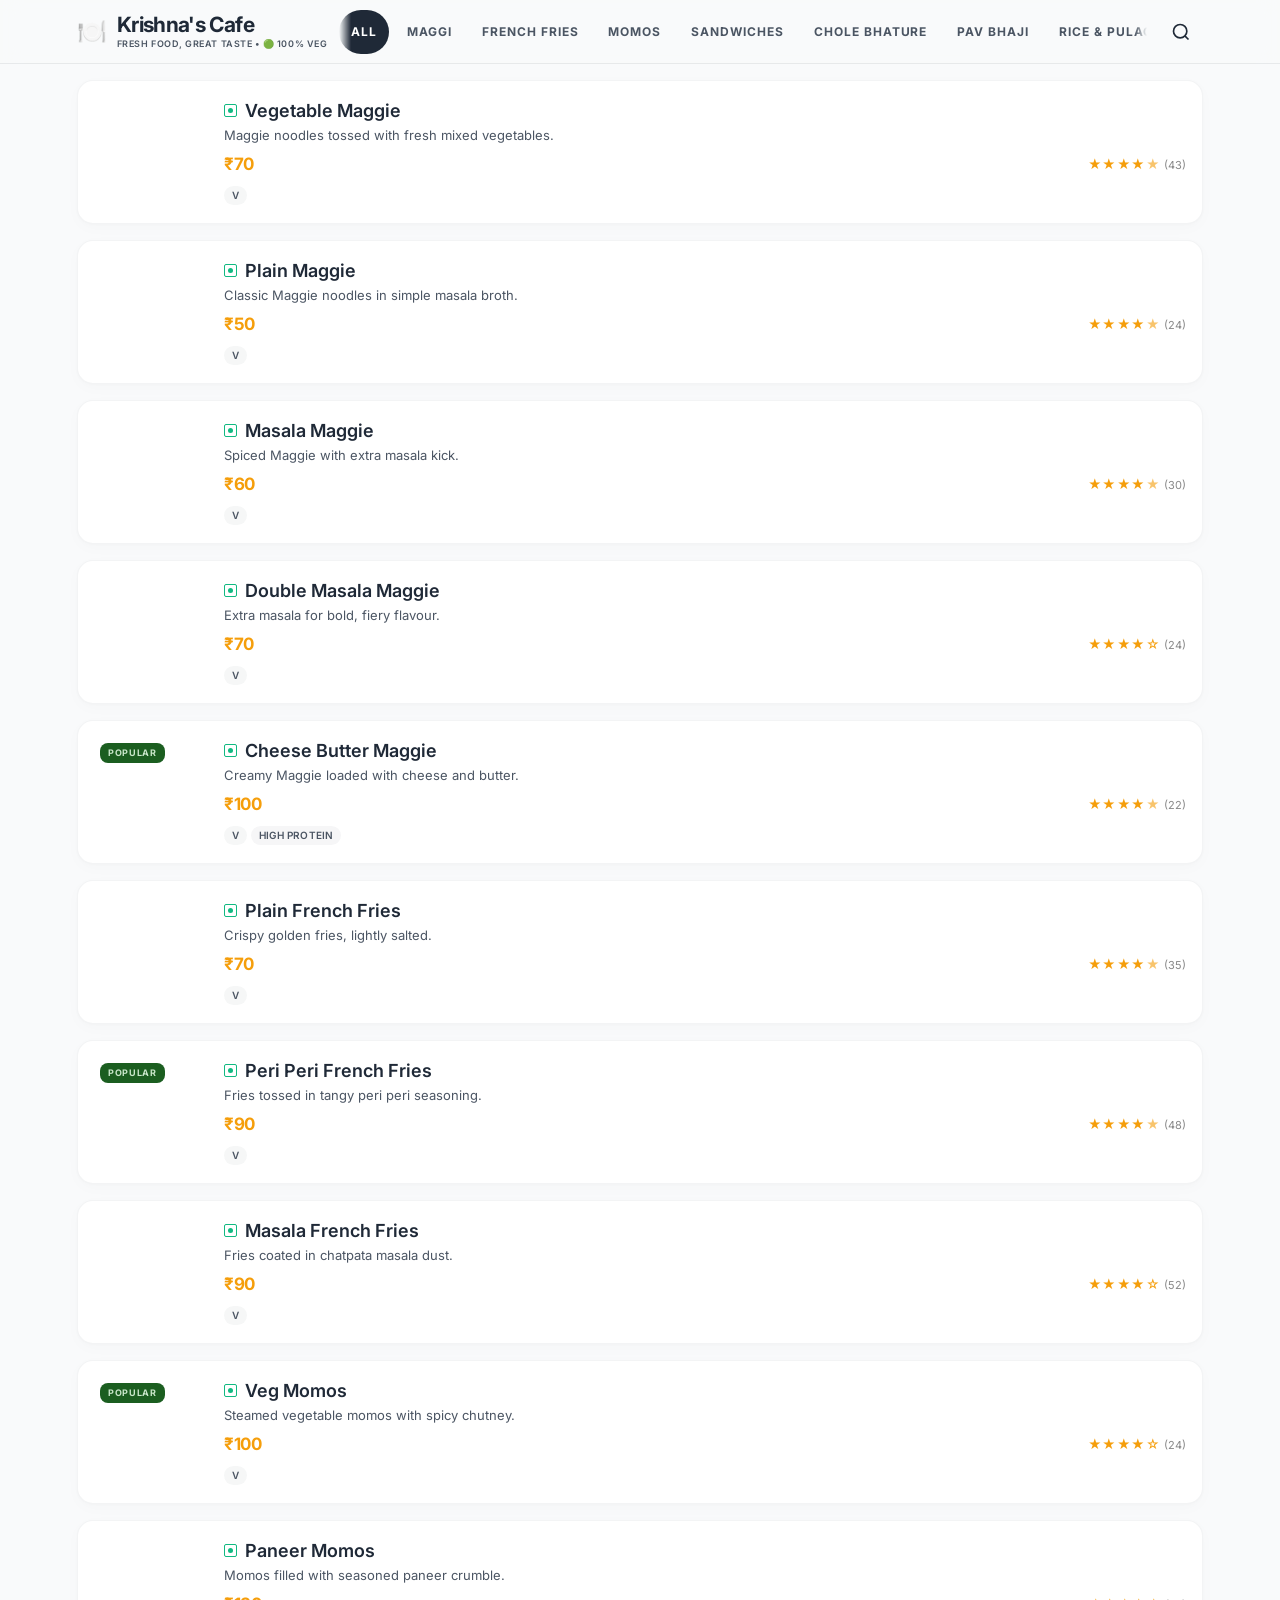
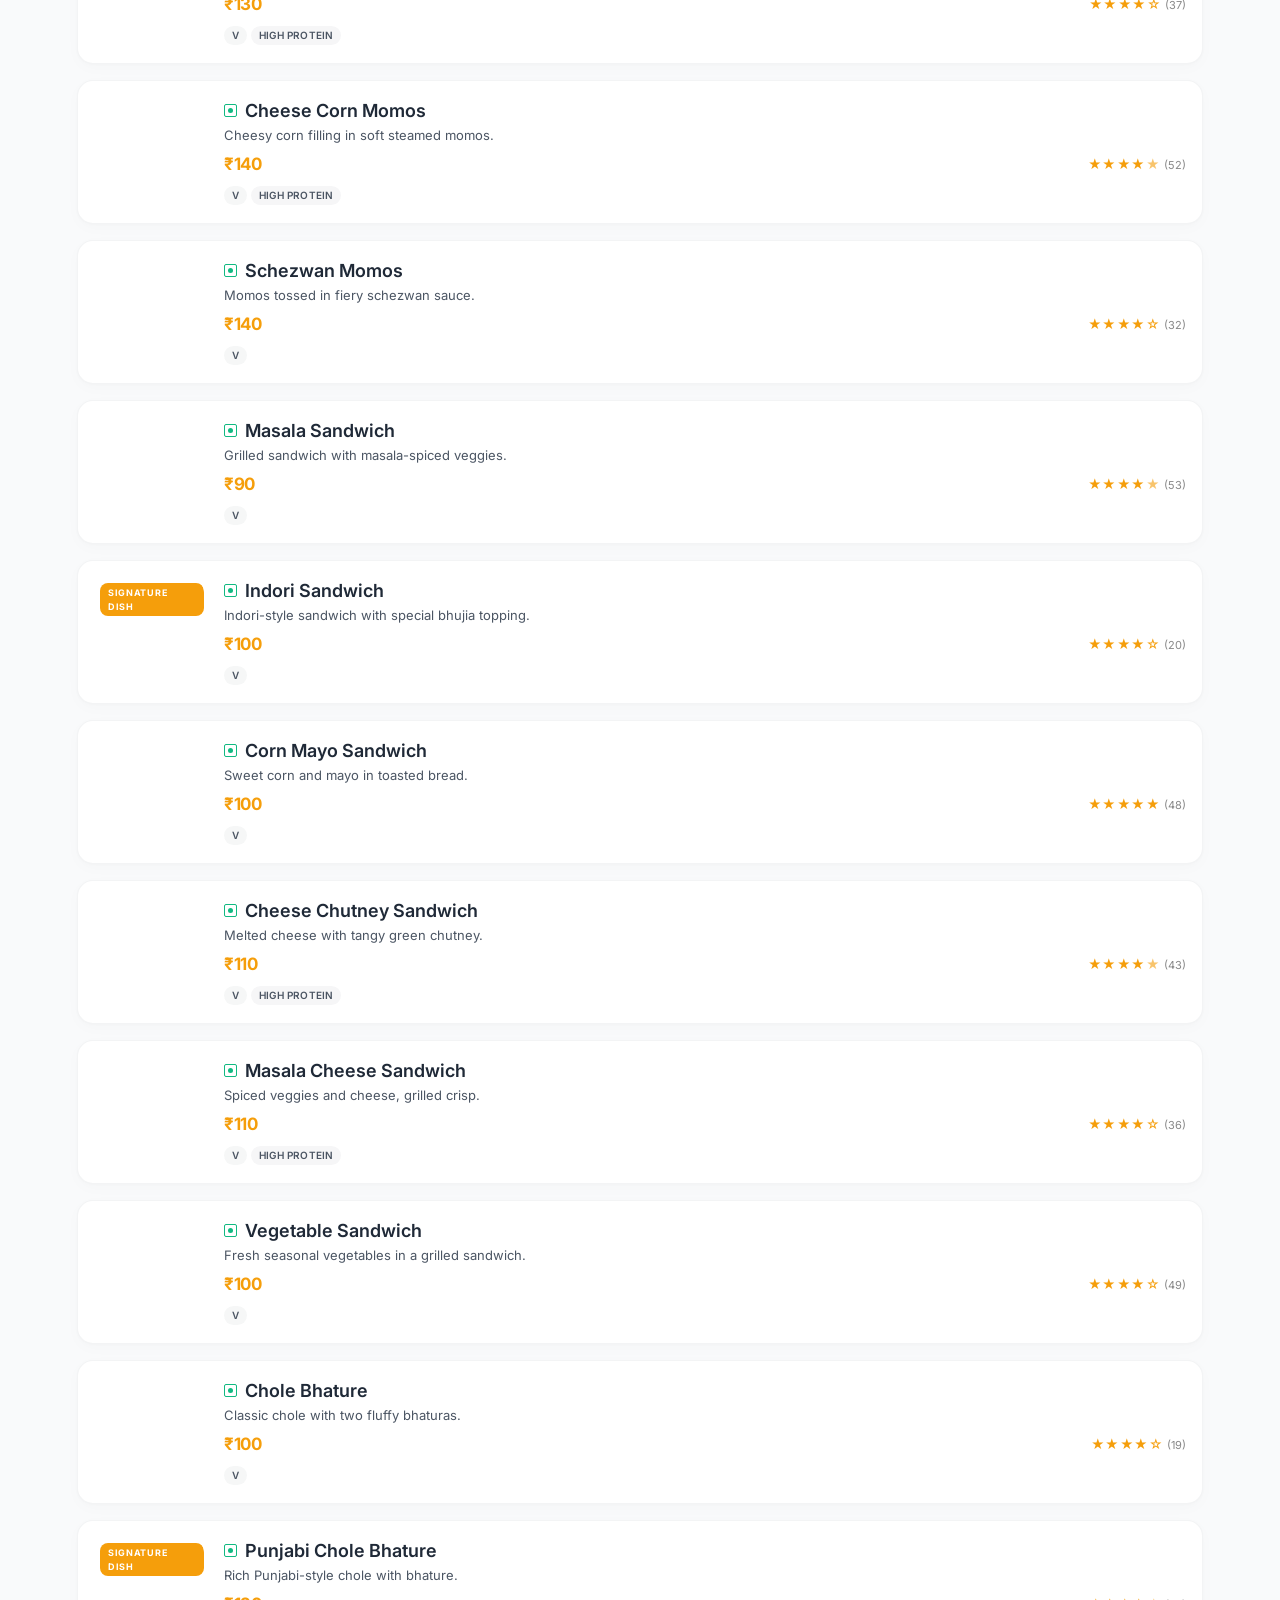
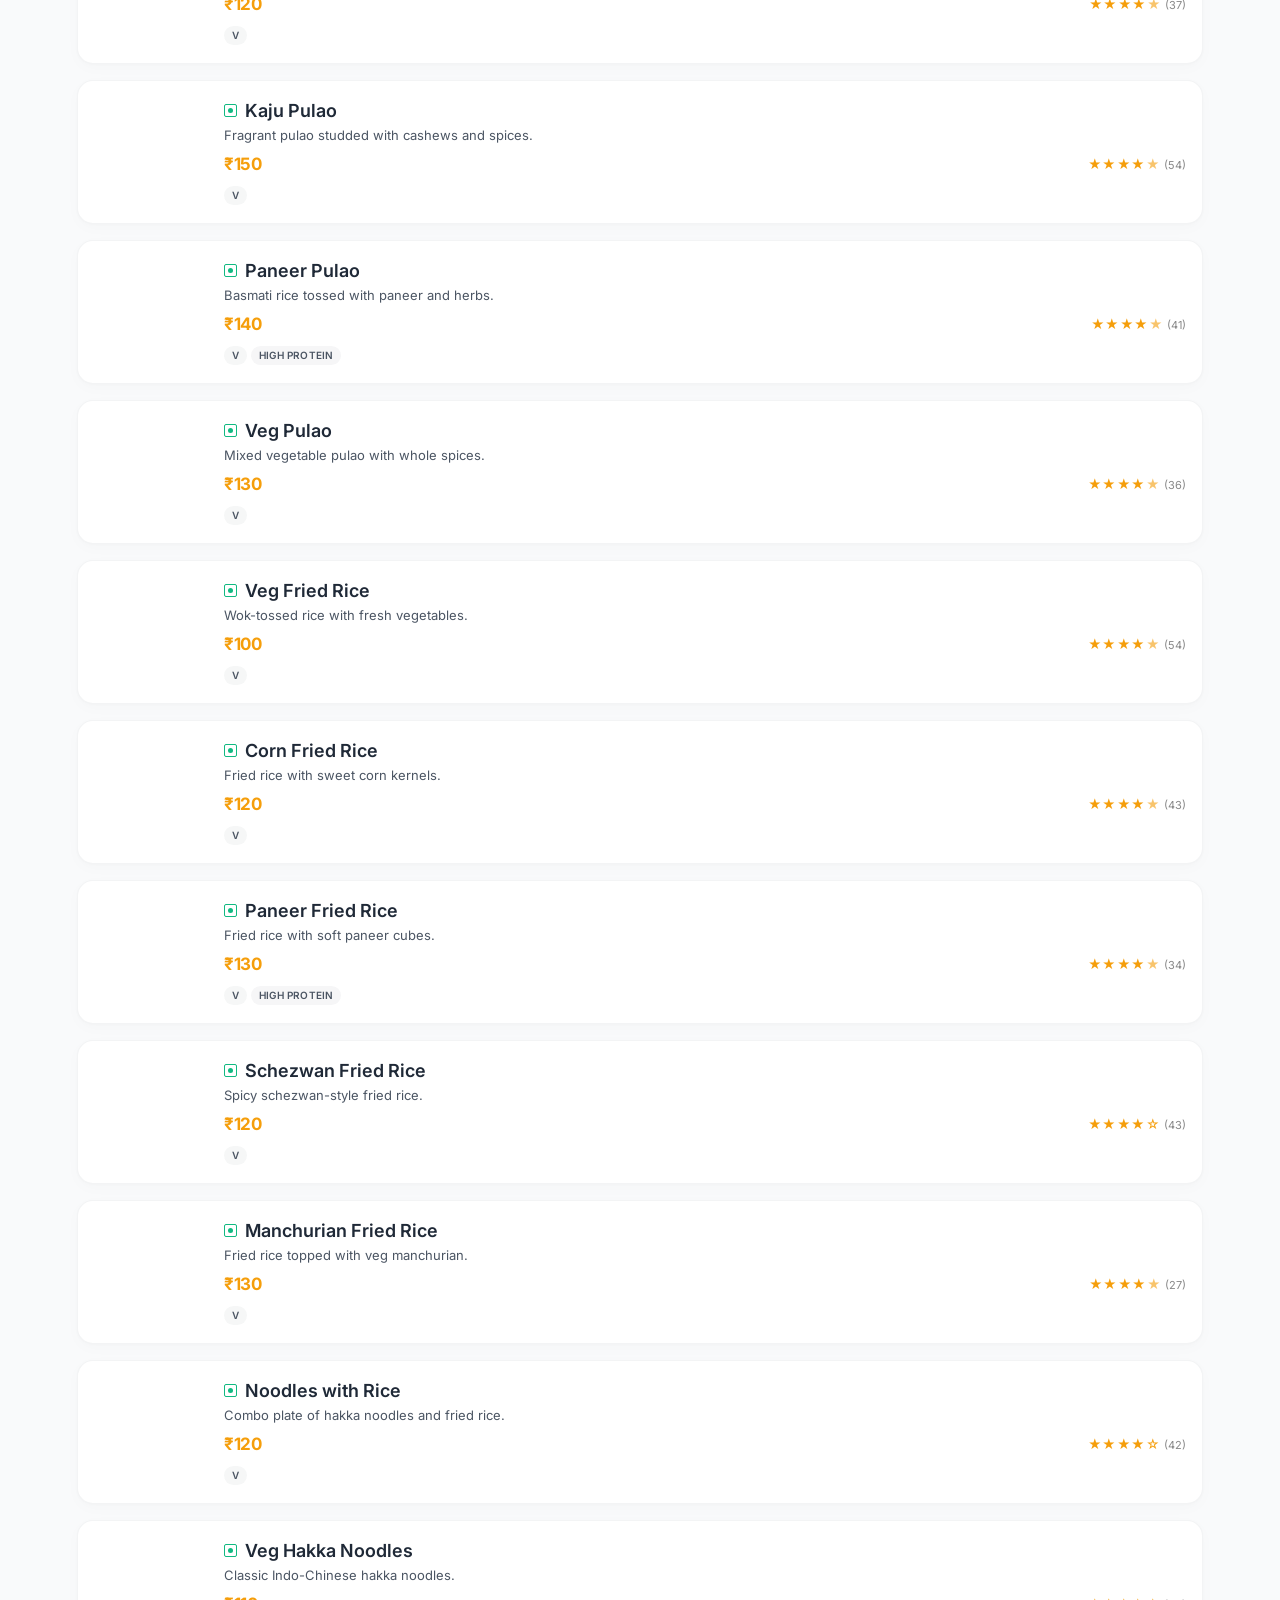
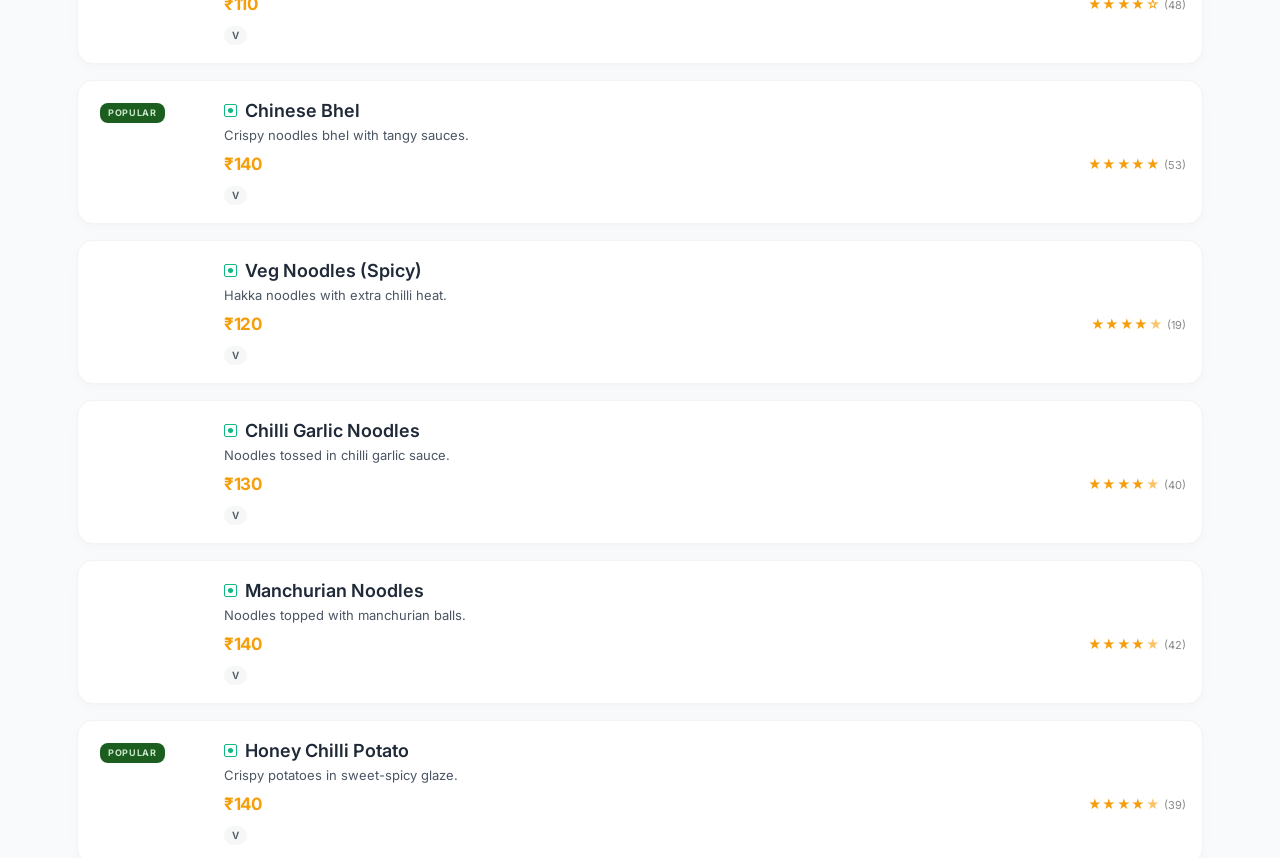
==== commit ae31240b: "feat: add Pav Bhaji to the menu with updated descriptions and image" ====
--- a/index.html
+++ b/index.html
@@ -6,7 +6,7 @@
     <meta name="theme-color" content="#f9f9f9">
     <meta name="color-scheme" content="light">
     <title>Krishna's Cafe — Official Website & Menu</title>
-    <meta name="description" content="Welcome to the official website of Krishna's Cafe. Browse our delicious digital menu of Maggie, momos, sandwiches, chole bhature, rice, and Chinese favourites. View prices, ratings, and ingredients.">
+    <meta name="description" content="Welcome to the official website of Krishna's Cafe. Browse our delicious digital menu of Maggie, momos, sandwiches, chole bhature, pav bhaji, rice, and Chinese favourites. View prices, ratings, and ingredients.">
     
     <!-- Google Fonts -->
     <link href="https://fonts.googleapis.com/css2?family=Inter:wght@400;600;700&display=swap" rel="stylesheet">
